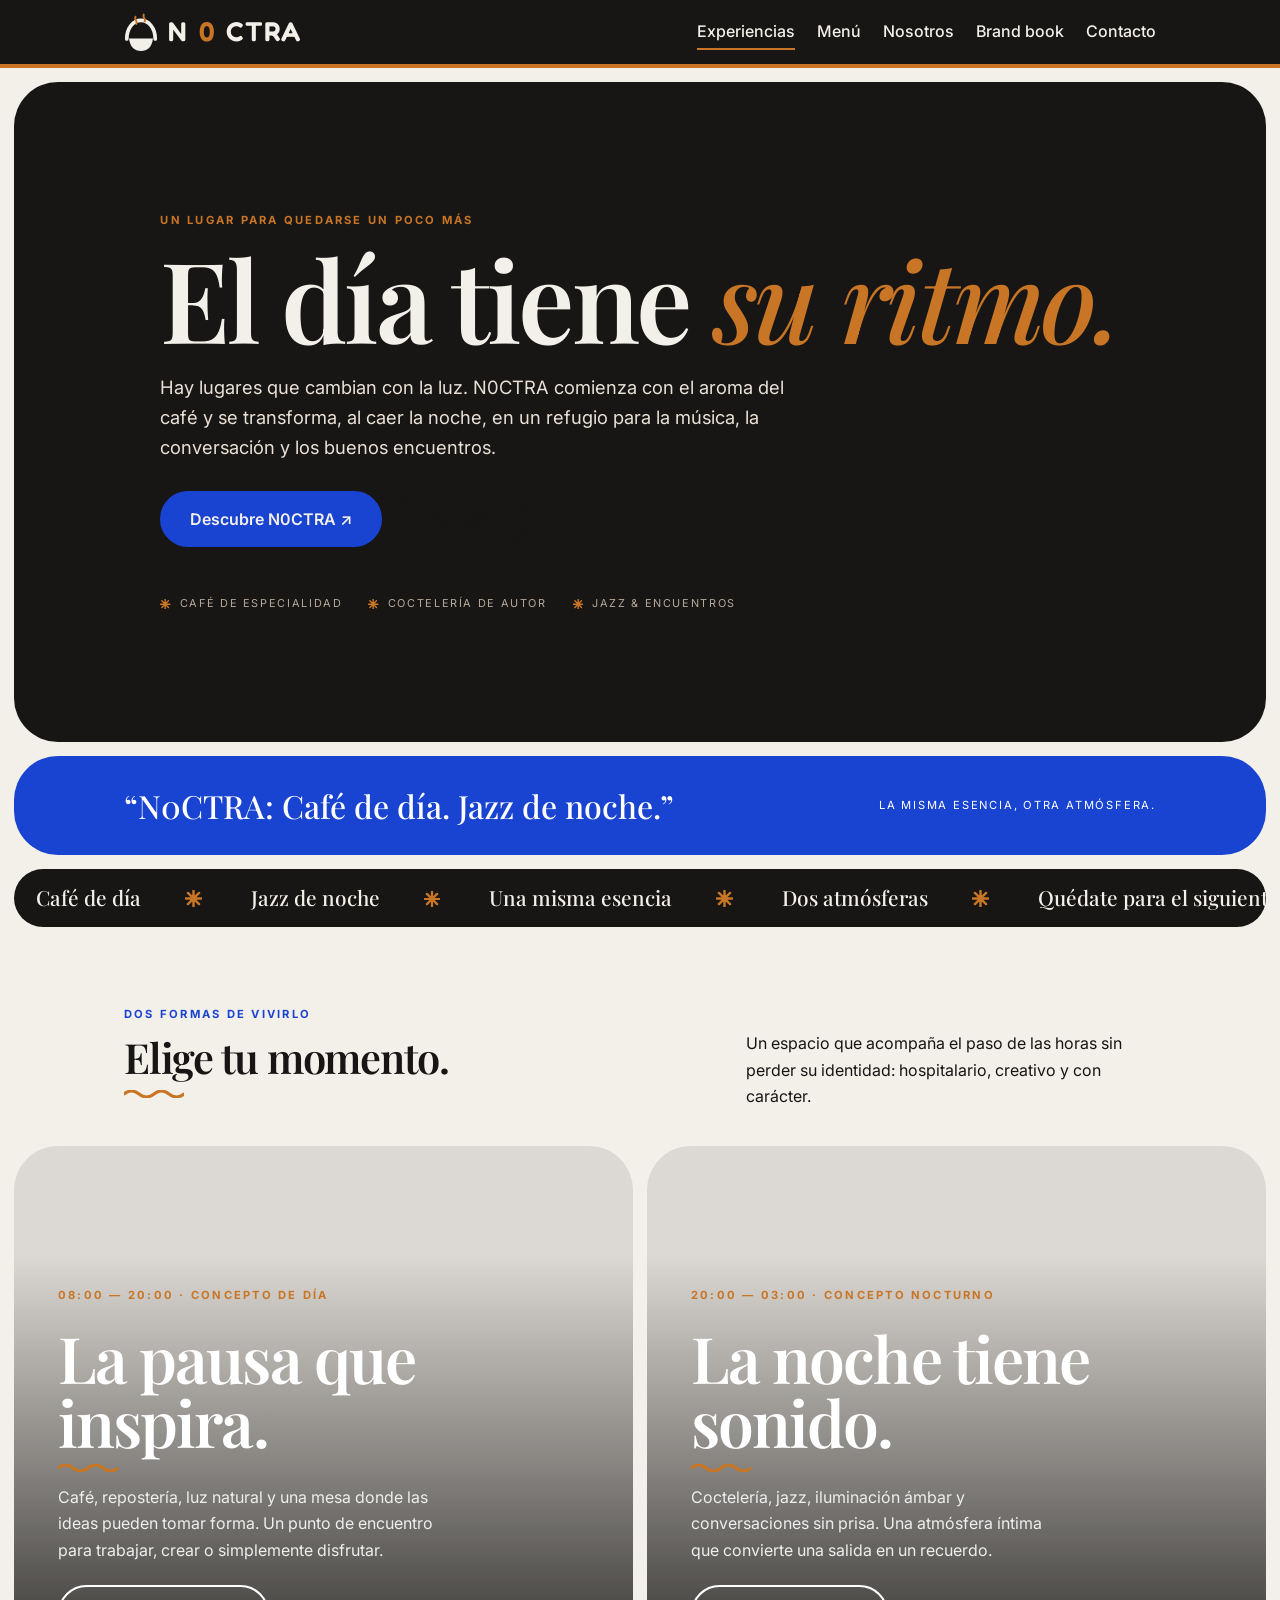
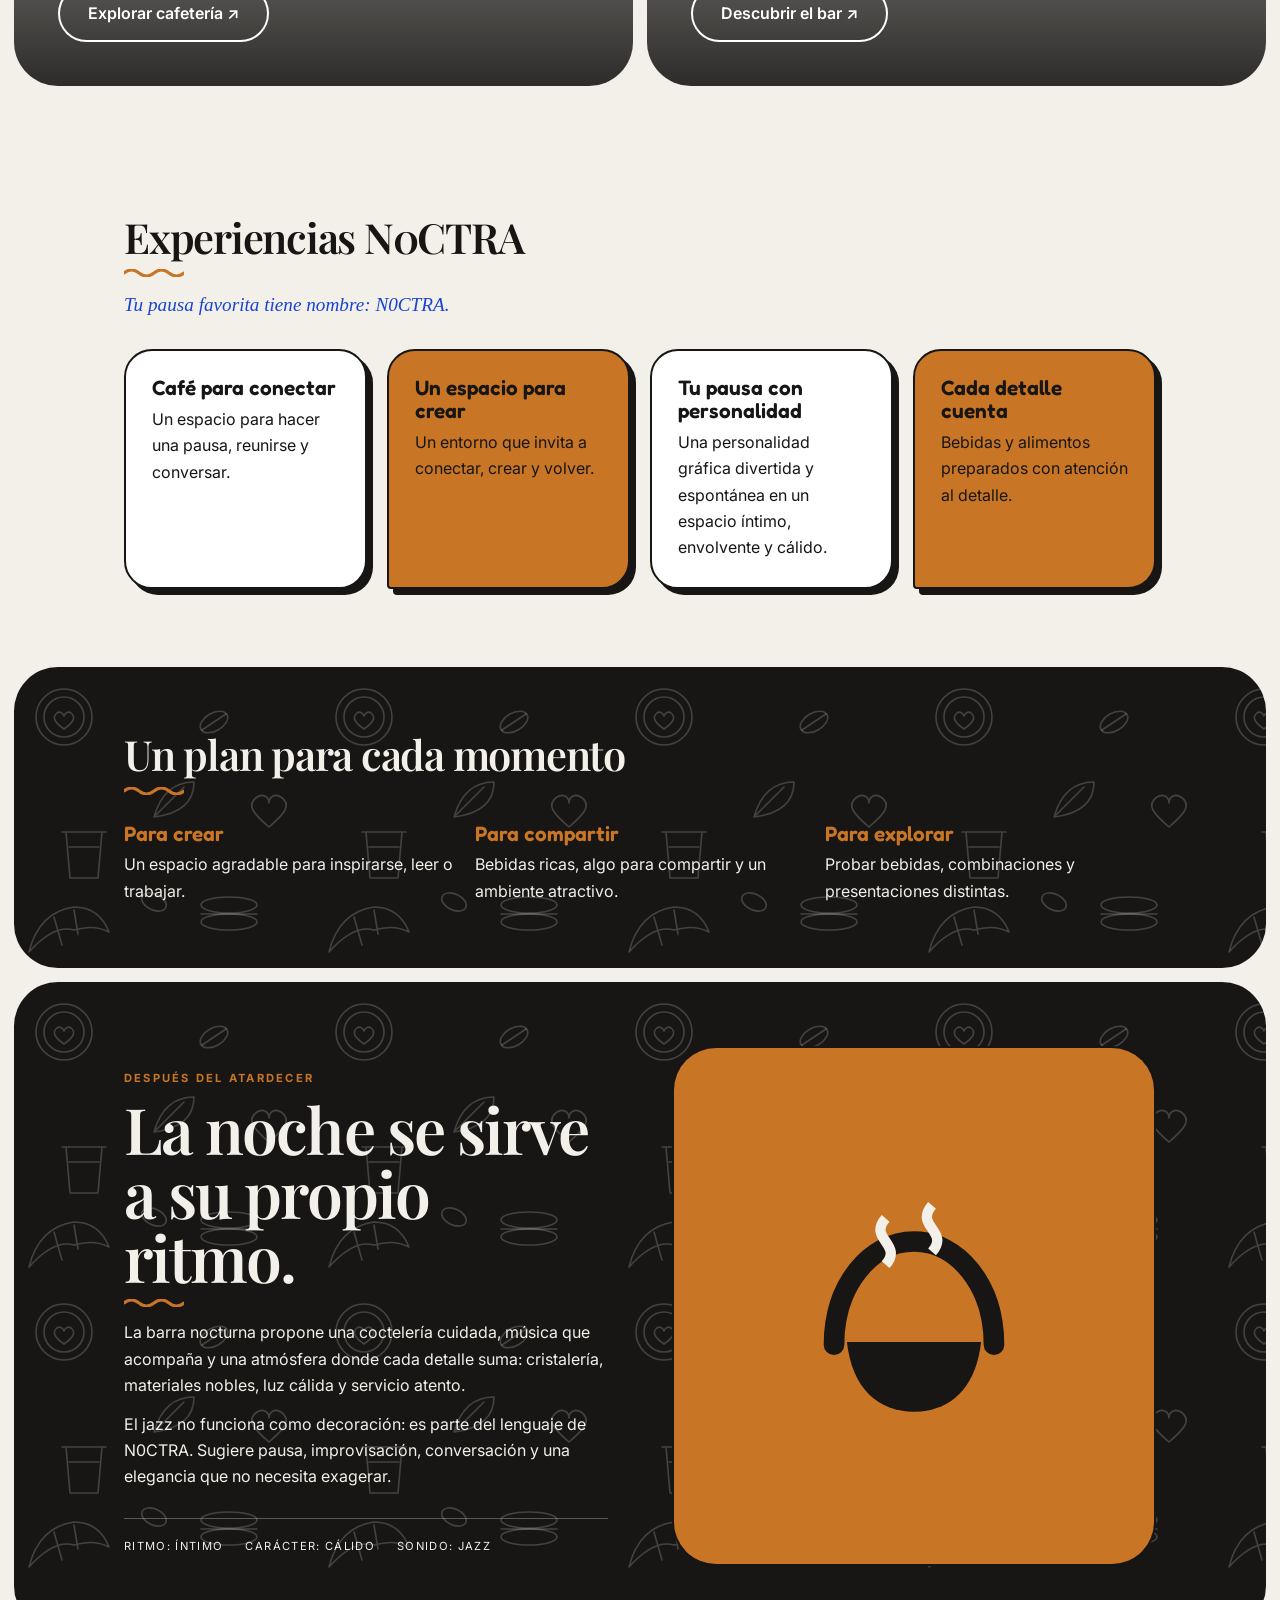
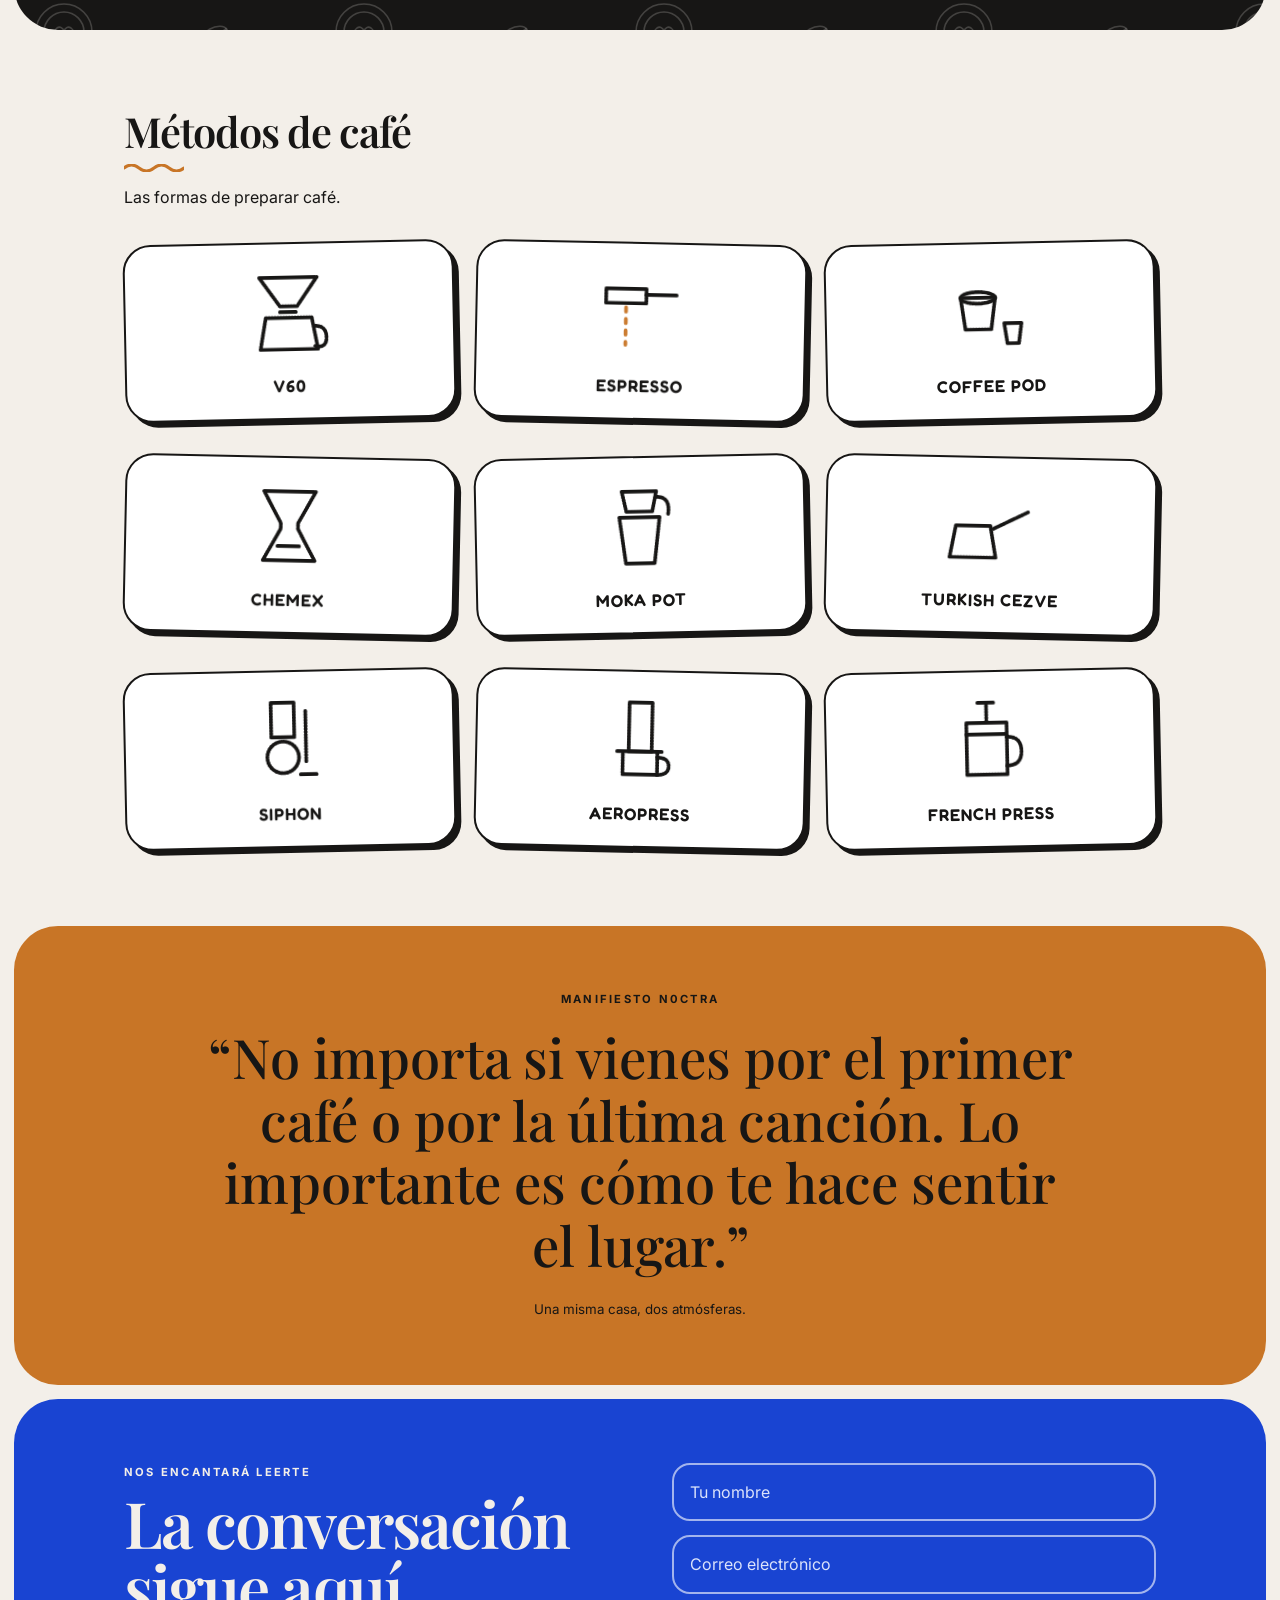
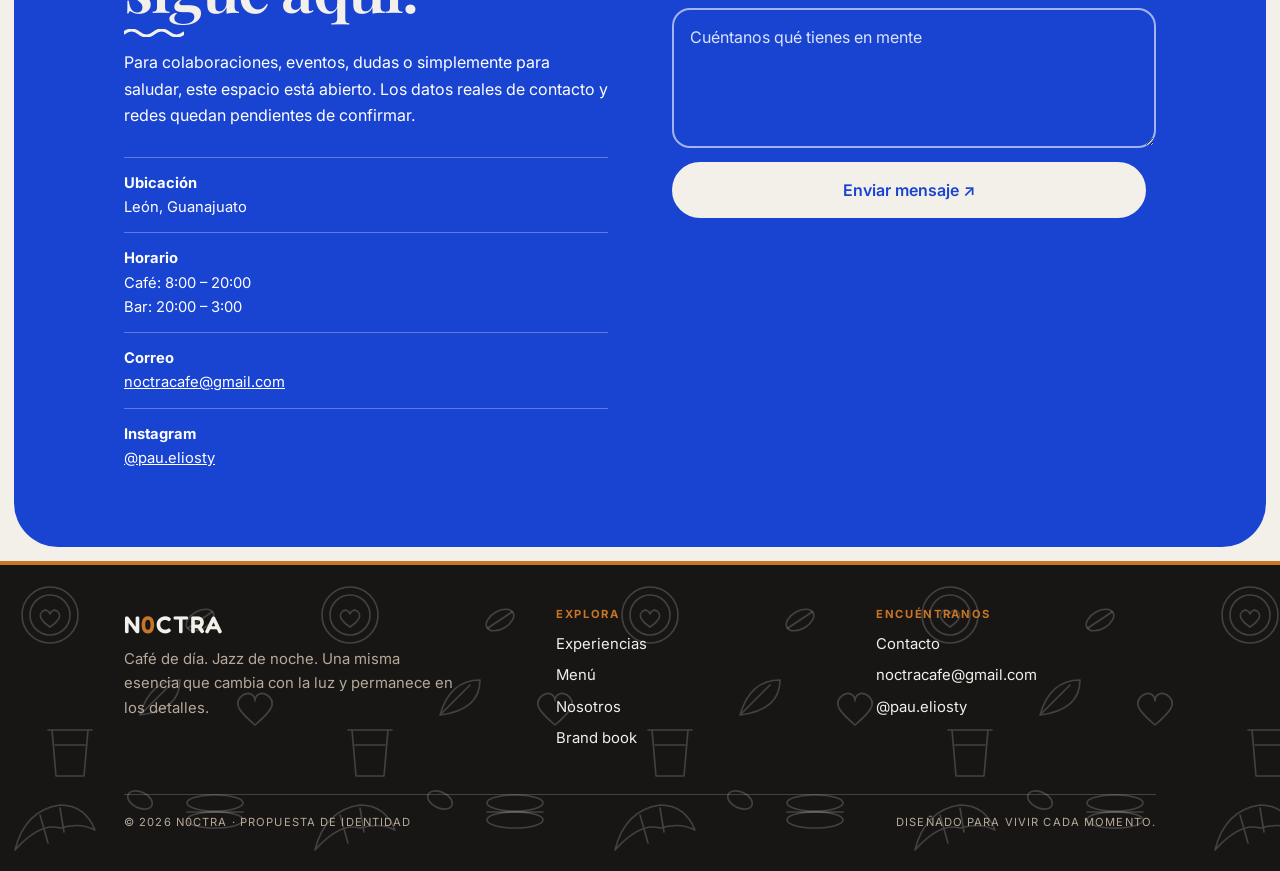
==== index.html @ e45da5d5 "iconos corregidos" ====
<!DOCTYPE html>
<html lang="es">
<head>
	<meta charset="utf-8" />
	<meta name="viewport" content="width=device-width, initial-scale=1" />
	<title>Experiencias &middot; N0CTRA</title>

	<link rel="icon" href="favicon.ico" sizes="48x48" />
	<link rel="icon" type="image/svg+xml" href="assets/favicon.svg" />
	<link rel="apple-touch-icon" href="assets/apple-touch-icon.png" />
	<meta name="theme-color" content="#171615" />

	<link rel="preconnect" href="https://fonts.googleapis.com" />
	<link rel="stylesheet" href="https://fonts.googleapis.com/css2?family=Fredoka:wght@500;600&amp;family=Playfair+Display:ital,wght@0,500;0,600;1,500&amp;family=Inter:wght@400;500;600&amp;display=swap" />
	<link rel="stylesheet" href="styles.css" />

	<script>document.documentElement.classList.add("js")</script>
	<script defer src="site.js"></script>
</head>
<body>
	<header>
		<div class="wrap">
			<!-- Isotipo conceptual del brand book (cap. 17, versión sobre fondo oscuro). Reemplazar por el logotipo oficial cuando esté listo -->
			<a class="logo" href="index.html" aria-label="N0CTRA, inicio">
				<img class="mark" src="assets/isotipo-crema.svg" alt="" width="35" height="40" />
				N<span>0</span>CTRA
			</a>

			<button class="nav-toggle" type="button" aria-label="Abrir menú" aria-expanded="false" aria-controls="primary-nav">
				<span></span><span></span><span></span>
			</button>
			<nav id="primary-nav" aria-label="Navegación principal">
				<a class="on" href="index.html">Experiencias</a>
				<a href="menu.html">Men&uacute;</a>
				<a href="nosotros.html">Nosotros</a>
				<a href="brandbook.html">Brand book</a>
				<a href="#contacto">Contacto</a>
			</nav>
		</div>
	</header>

	<main>
	<section class="hero photo">
		<div class="wrap">
			<p class="eb">Un lugar para quedarse un poco m&aacute;s</p>
			<h1>El d&iacute;a tiene <em>su ritmo.</em></h1>
			<p class="lead">Hay lugares que cambian con la luz. N0CTRA comienza con el aroma del caf&eacute; y se transforma, al caer la noche, en un refugio para la m&uacute;sica, la conversaci&oacute;n y los buenos encuentros.</p>
			<a class="btn" href="#momentos">Descubre N0CTRA &nearrow;</a>
			<a class="btn o" href="menu.html">Ver men&uacute;</a>
			<div class="meta">
				<span><svg aria-hidden="true" viewBox="0 0 20 20"><path d="M10 1v18M1 10h18M3.6 3.6l12.8 12.8M16.4 3.6L3.6 16.4"/></svg>Caf&eacute; de especialidad</span>
				<span><svg aria-hidden="true" viewBox="0 0 20 20"><path d="M10 1v18M1 10h18M3.6 3.6l12.8 12.8M16.4 3.6L3.6 16.4"/></svg>Cocteler&iacute;a de autor</span>
				<span><svg aria-hidden="true" viewBox="0 0 20 20"><path d="M10 1v18M1 10h18M3.6 3.6l12.8 12.8M16.4 3.6L3.6 16.4"/></svg>Jazz &amp; encuentros</span>
			</div>
		</div>
	</section>
<div class="strip"><div class="wrap"><strong>&ldquo;N0CTRA: Caf&eacute; de d&iacute;a. Jazz de noche.&rdquo;</strong><span>La misma esencia, otra atm&oacute;sfera.</span></div></div>
<div aria-hidden="true" class="marq">
	<div>
		<span>Caf&eacute; de d&iacute;a</span><i aria-hidden="true"></i>
		<span>Jazz de noche</span><i aria-hidden="true"></i>
		<span>Una misma esencia</span><i aria-hidden="true"></i>
		<span>Dos atm&oacute;sferas</span><i aria-hidden="true"></i>
		<span>Qu&eacute;date para el siguiente acto</span><i aria-hidden="true"></i>
		<span>Caf&eacute; de d&iacute;a</span><i aria-hidden="true"></i>
		<span>Jazz de noche</span><i aria-hidden="true"></i>
		<span>Una misma esencia</span><i aria-hidden="true"></i>
		<span>Dos atm&oacute;sferas</span><i aria-hidden="true"></i>
		<span>Qu&eacute;date para el siguiente acto</span><i aria-hidden="true"></i>
	</div>
</div>

<section id="momentos">
	<div class="wrap">
		<div class="sh">
			<div>
				<p class="eb">Dos formas de vivirlo</p>
				<h2>Elige tu momento.</h2>
			</div>
			<p>Un espacio que acompa&ntilde;a el paso de las horas sin perder su identidad: hospitalario, creativo y con car&aacute;cter.</p>
		</div>
	</div>

	<div class="duality">
		<article style="--ph:url(https://images.unsplash.com/photo-1445116572660-236099ec97a0?auto=format&amp;fit=crop&amp;w=1200&amp;q=80)">
			<div>
				<p class="eb">08:00 &mdash; 20:00 &middot; Concepto de d&iacute;a</p>
				<h2>La pausa que inspira.</h2>
				<p>Caf&eacute;, reposter&iacute;a, luz natural y una mesa donde las ideas pueden tomar forma. Un punto de encuentro para trabajar, crear o simplemente disfrutar.</p>
				<a class="btn o" href="menu.html">Explorar cafeter&iacute;a &nearrow;</a>
			</div>
		</article>
		<article style="--ph:url(https://images.unsplash.com/photo-1514362545857-3bc16c4c7d1b?auto=format&amp;fit=crop&amp;w=1200&amp;q=80)">
			<div>
				<p class="eb">20:00 &mdash; 03:00 &middot; Concepto nocturno</p>
				<h2>La noche tiene sonido.</h2>
				<p>Cocteler&iacute;a, jazz, iluminaci&oacute;n &aacute;mbar y conversaciones sin prisa. Una atm&oacute;sfera &iacute;ntima que convierte una salida en un recuerdo.</p>
				<a class="btn o" href="#noche">Descubrir el bar &nearrow;</a>
			</div>
		</article>
	</div>
</section>
<section>
	<div class="wrap">
		<h2>Experiencias N0CTRA</h2>
		<p class="serif">Tu pausa favorita tiene nombre: N0CTRA.</p>
		<div class="cols">
			<div class="card">
				<h3>Caf&eacute; para conectar</h3>
				<p>Un espacio para hacer una pausa, reunirse y conversar.</p>
			</div>
			<div class="card b">
				<h3>Un espacio para crear</h3>
				<p>Un entorno que invita a conectar, crear y volver.</p>
			</div>
			<div class="card">
				<h3>Tu pausa con personalidad</h3>
				<p>Una personalidad gr&aacute;fica divertida y espont&aacute;nea en un espacio &iacute;ntimo, envolvente y c&aacute;lido.</p>
			</div>
			<div class="card b">
				<h3>Cada detalle cuenta</h3>
				<p>Bebidas y alimentos preparados con atenci&oacute;n al detalle.</p>
			</div>
		</div>
	</div>
</section>
<section class="dark">
	<div class="wrap">
		<h2>Un plan para cada momento</h2>
		<div class="cols">
			<div><h3>Para crear</h3><p>Un espacio agradable para inspirarse, leer o trabajar.</p></div>
			<div><h3>Para compartir</h3><p>Bebidas ricas, algo para compartir y un ambiente atractivo.</p></div>
			<div><h3>Para explorar</h3><p>Probar bebidas, combinaciones y presentaciones distintas.</p></div>
		</div>
	</div>
</section>
<section class="dark" id="noche">
	<div class="wrap ngrid">
		<div>
			<p class="eb">Despu&eacute;s del atardecer</p>
			<h2>La noche se sirve a su propio ritmo.</h2>
			<p>La barra nocturna propone una cocteler&iacute;a cuidada, m&uacute;sica que acompa&ntilde;a y una atm&oacute;sfera donde cada detalle suma: cristaler&iacute;a, materiales nobles, luz c&aacute;lida y servicio atento.</p>
			<p>El jazz no funciona como decoraci&oacute;n: es parte del lenguaje de N0CTRA. Sugiere pausa, improvisaci&oacute;n, conversaci&oacute;n y una elegancia que no necesita exagerar.</p>
			<div class="n2">
				<span>Ritmo: &iacute;ntimo</span>
				<span>Car&aacute;cter: c&aacute;lido</span>
				<span>Sonido: jazz</span>
			</div>
		</div>
		<img alt="Interior c&aacute;lido de un bar con iluminaci&oacute;n ambiental" loading="lazy" onerror="this.onerror=null;this.src='assets/placeholder.svg'" src="https://images.unsplash.com/photo-1514933651103-005eec06c04b?auto=format&amp;fit=crop&amp;w=1100&amp;q=80" />
	</div>
</section>
<section><div class="wrap"><h2>M&eacute;todos de caf&eacute;</h2><p>Las formas de preparar caf&eacute;.</p>
<div class="methods"><div><svg aria-hidden="true" class="d v60" viewbox="0 0 64 64"><path d="M12 8h40L38 28H26z"></path><path d="M26 32h12M16 36h32l4 22H12z"></path><path d="M50 42q8 0 8 8t-8 6"></path><circle class="x drop" cx="32" cy="34" r="1.8"></circle><circle class="x drop d2" cx="32" cy="34" r="1.8"></circle></svg><span class="lbl">V60</span></div><div><svg aria-hidden="true" class="d esp" viewbox="0 0 64 64"><path d="M8 16h28v10H8z"></path><path d="M36 20h22"></path><path class="x flow" d="M22 29v26"></path></svg><span class="lbl">Espresso</span></div><div><svg aria-hidden="true" class="d pod" viewbox="0 0 64 64"><path d="M12 22h24l-3 22H15z"></path><ellipse cx="24" cy="22" rx="12" ry="4"></ellipse><path d="M42 40h12l-2 14H44z"></path><path class="x st" d="M46 36q-3-4 0-8"></path><path class="x st d2" d="M51 36q3-4 0-8"></path></svg><span class="lbl">Coffee pod</span></div><div><svg aria-hidden="true" class="d chx" viewbox="0 0 64 64"><path d="M14 8h36L38 30v4l12 22H14l12-22v-4z"></path><path d="M24 46h16"></path><circle class="x drop" cx="32" cy="33" r="1.8"></circle><circle class="x drop d2" cx="32" cy="33" r="1.8"></circle></svg><span class="lbl">Chemex</span></div><div><svg aria-hidden="true" class="d moka" viewbox="0 0 64 64"><g class="lid"><path d="M20 8h24l-3 14H23z"></path></g><path d="M18 26h28l-4 32H22z"></path><path d="M44 12q10 0 8 12"></path></svg><span class="lbl">Moka pot</span></div><div><svg aria-hidden="true" class="d cez" viewbox="0 0 64 64"><path d="M8 32h24l4 22H4z"></path><path d="M34 34l24-12"></path><path class="x st" d="M15 28q-3-4 0-8"></path><path class="x st d2" d="M25 28q3-4 0-8"></path></svg><span class="lbl">Turkish cezve</span></div><div><svg aria-hidden="true" class="d sif" viewbox="0 0 64 64"><path d="M20 6h16v24H20z"></path><circle cx="28" cy="44" r="11"></circle><path d="M44 12v36M40 56h12"></path><circle class="x bub" cx="25" cy="48" r="1.7"></circle><circle class="x bub d2" cx="31" cy="48" r="1.7"></circle></svg><span class="lbl">Siphon</span></div><div><svg aria-hidden="true" class="d aer" viewbox="0 0 64 64"><g class="press"><path d="M24 6h16v34H24z"></path></g><path d="M16 40h32M20 40v16h24V40"></path><path d="M44 44q8 0 8 6t-8 6"></path></svg><span class="lbl">Aeropress</span></div><div><svg aria-hidden="true" class="d fre" viewbox="0 0 64 64"><path d="M16 20h28v36H16z"></path><g class="plunge"><path d="M30 6v14M24 6h12"></path></g><path d="M16 28h28"></path><path d="M44 30q10 0 10 10t-10 10"></path></svg><span class="lbl">French press</span></div></div></div></section>
<section class="band quote">
	<div class="wrap">
		<p class="eb">Manifiesto N0CTRA</p>
		<blockquote>&ldquo;No importa si vienes por el primer caf&eacute; o por la &uacute;ltima canci&oacute;n. Lo importante es c&oacute;mo te hace sentir el lugar.&rdquo;</blockquote>
		<small>Una misma casa, dos atm&oacute;sferas.</small>
	</div>
</section>

<section class="blue" id="contacto">
	<div class="wrap cgrid">
		<div>
			<p class="eb">Nos encantar&aacute; leerte</p>
			<h2>La conversaci&oacute;n sigue aqu&iacute;.</h2>
			<p>Para colaboraciones, eventos, dudas o simplemente para saludar, este espacio est&aacute; abierto. Los datos reales de contacto y redes quedan pendientes de confirmar.</p>
			<div class="cd">
				<div><b>Ubicaci&oacute;n</b><br />Le&oacute;n, Guanajuato</div>
				<div><b>Horario</b><br />Caf&eacute;: 8:00 &ndash; 20:00<br />Bar: 20:00 &ndash; 3:00</div>
				<div><b>Correo</b><br /><a href="mailto:noctracafe@gmail.com">noctracafe@gmail.com</a></div>
				<div><b>Instagram</b><br /><a href="https://www.instagram.com/pau.eliosty/" target="_blank" rel="noopener noreferrer">@pau.eliosty</a></div>
			</div>
		</div>

		<form class="cf" action="https://formspree.io/f/moedndqz" method="POST">
			<input aria-label="Tu nombre" name="name" placeholder="Tu nombre" required="" />
			<input aria-label="Correo electr&oacute;nico" name="_replyto" placeholder="Correo electr&oacute;nico" required="" type="email" />
			<input name="_subject" type="hidden" value="Mensaje desde el sitio de N0CTRA" />
			<textarea aria-label="Mensaje" name="message" placeholder="Cu&eacute;ntanos qu&eacute; tienes en mente" required=""></textarea>
			<button class="btn" type="submit">Enviar mensaje &nearrow;</button>
		</form>
	</div>
</section>
</main>
<footer><div class="wrap"><div class="fg"><div><a class="logo" href="index.html" style="text-decoration:none">N<span>0</span>CTRA</a><p>Caf&eacute; de d&iacute;a. Jazz de noche. Una misma esencia que cambia con la luz y permanece en los detalles.</p></div>
<div><h4>Explora</h4><a href="index.html">Experiencias</a><a href="menu.html">Men&uacute;</a><a href="nosotros.html">Nosotros</a><a href="brandbook.html">Brand book</a></div>
<div><h4>Encu&eacute;ntranos</h4><a href="#contacto">Contacto</a><a href="mailto:noctracafe@gmail.com">noctracafe@gmail.com</a><a href="https://www.instagram.com/pau.eliosty/" target="_blank" rel="noopener noreferrer">@pau.eliosty</a></div></div>
<div class="copy"><span>&copy; 2026 N0CTRA &middot; Propuesta de identidad</span><span>Dise&ntilde;ado para vivir cada momento.</span></div></div></footer></body></html>
---- styles.css ----
:root {
    --blue: #1944D2;
    --cream: #F3EFE9;
    --ink: #171615;
    --taupe: #B7A99A;
    --amber: #C87526
}

* {
    box-sizing: border-box;
    margin: 0
}

body {
    font: 16px/1.65 Inter, Arial, sans-serif;
    background: var(--cream);
    color: var(--ink)
}

h1,
h2,
h3,
.logo,
.lbl {
    font-family: Fredoka, "Arial Rounded MT Bold", Arial, sans-serif;
    font-weight: 600;
    line-height: 1.1
}

.serif {
    font-family: Georgia, serif;
    font-style: italic;
    color: var(--blue);
    font-size: 1.2rem
}

a {
    color: inherit
}

a:focus-visible {
    outline: 3px solid var(--amber);
    outline-offset: 3px
}

.wrap {
    max-width: 1080px;
    margin: auto;
    padding: 0 24px
}

header {
    background: var(--ink);
    color: var(--cream);
    border-bottom: 4px solid var(--amber);
    position: sticky;
    top: 0;
    z-index: 5
}

header .wrap {
    display: flex;
    justify-content: space-between;
    align-items: center;
    flex-wrap: wrap;
    gap: 6px 24px;
    padding-top: 12px;
    padding-bottom: 12px
}

.logo {
    font-size: 1.7rem;
    text-decoration: none;
    letter-spacing: .05em
}

nav {
    display: flex;
    gap: 22px;
    flex-wrap: wrap
}

nav a {
    text-decoration: none;
    font-weight: 500;
    border-bottom: 2px solid transparent;
    padding: 4px 0
}

nav a:hover,
nav a.on {
    border-color: var(--amber)
}

section {
    padding: 64px 0
}

h1 {
    font-size: clamp(2.5rem, 7vw, 4.8rem);
    color: var(--ink)
}

h2 {
    font-size: clamp(1.8rem, 4vw, 2.6rem);
    color: var(--ink);
    margin-bottom: 12px
}

h3 {
    font-size: 1.3rem;
    margin-bottom: 6px
}

.lead {
    font-size: 1.15rem;
    max-width: 52ch;
    margin: 20px 0 28px
}

.hero .wrap {
    display: grid;
    grid-template-columns: 1.3fr 1fr;
    gap: 40px;
    align-items: center
}

.hero {
    padding: 72px 0
}

.blob {
    background: var(--amber);
    color: var(--ink);
    border-radius: 48% 52% 44% 56%/56% 46% 54% 44%;
    padding: 44px;
    aspect-ratio: 1
}

.blob svg {
    width: 100%;
    height: 100%;
    fill: none;
    stroke: currentColor;
    stroke-width: 2;
    stroke-linecap: round;
    stroke-linejoin: round
}

.btn {
    display: inline-block;
    background: var(--blue);
    color: var(--cream);
    padding: 13px 28px;
    border-radius: 99px;
    text-decoration: none;
    font-weight: 600;
    border: 2px solid var(--blue);
    margin-right: 10px
}

.btn.o {
    background: none;
    color: var(--ink);
    border-color: var(--ink)
}

.btn:hover {
    background: var(--ink);
    border-color: var(--ink);
    color: var(--cream)
}

.band {
    background: var(--amber);
    color: var(--ink)
}

.dark {
    background: var(--ink);
    color: var(--cream)
}

.blue {
    background: var(--blue);
    color: #fff
}

.dark h2,
.blue h2 {
    color: var(--cream)
}

.dark h3 {
    color: var(--amber)
}

.band .btn {
    background: var(--ink);
    border-color: var(--ink);
    color: var(--cream)
}

.blue .btn {
    background: #fff;
    color: var(--blue);
    border-color: #fff
}

.band .btn:hover,
.blue .btn:hover {
    background: var(--cream);
    color: var(--ink);
    border-color: var(--cream)
}

.cols {
    display: grid;
    grid-template-columns: repeat(auto-fit, minmax(230px, 1fr));
    gap: 20px;
    margin-top: 28px
}

.card {
    border: 2px solid var(--ink);
    border-radius: 28px;
    padding: 26px;
    background: #fff
}

.card:nth-child(even) {
    border-radius: 28px 28px 28px 4px
}

.card.b {
    background: var(--amber);
    color: var(--ink)
}

.card.b .pend {
    border-color: var(--ink)
}

.methods {
    display: grid;
    grid-template-columns: repeat(3, 1fr);
    gap: 36px 20px;
    margin-top: 32px;
    text-align: center
}

.methods>div {
    background: #fff;
    border-radius: 28px;
    padding: 22px 10px
}

.d {
    width: 92px;
    height: 92px;
    stroke: var(--ink);
    fill: none;
    stroke-width: 2.6;
    stroke-linecap: round;
    stroke-linejoin: round
}

.lbl {
    display: block;
    margin-top: 12px;
    font-size: 1.05rem;
    letter-spacing: .06em;
    text-transform: uppercase
}

.menu {
    list-style: none;
    padding: 0;
    margin-top: 28px;
    display: grid;
    grid-template-columns: 1fr 1fr;
    gap: 0 56px
}

.menu li {
    display: flex;
    align-items: baseline;
    gap: 10px;
    padding: 15px 0;
    border-bottom: 2px dotted var(--taupe)
}

.menu i {
    flex: 1
}

.menu b {
    font-weight: 500
}

.menu .p {
    font-family: Fredoka, Arial, sans-serif;
    color: var(--blue);
    font-weight: 600;
    font-size: 1.2rem
}

.pend {
    display: inline-block;
    border: 2px dashed var(--amber);
    border-radius: 99px;
    padding: 1px 14px;
    font-size: .9rem;
    font-weight: 600
}

.note {
    color: #5b544c;
    font-size: .92rem;
    margin-top: 20px
}

.chips {
    display: flex;
    flex-wrap: wrap;
    gap: 10px;
    margin-top: 20px
}

.chips span {
    border: 2px solid #fff;
    border-radius: 99px;
    padding: 6px 18px;
    font-family: Fredoka, Arial, sans-serif;
    font-size: 1.1rem
}

.map {
    border: 2px dashed var(--taupe);
    border-radius: 28px;
    min-height: 220px;
    display: grid;
    place-items: center;
    margin-top: 20px
}

footer {
    background: var(--ink);
    color: var(--cream);
    padding: 40px 0;
    font-size: .93rem
}

footer .wrap {
    display: flex;
    justify-content: space-between;
    flex-wrap: wrap;
    gap: 20px
}

footer {
    border-top: 4px solid var(--amber)
}

footer .logo {
    color: var(--cream);
    font-size: 1.5rem
}

@media(max-width:720px) {

    .hero .wrap,
    .menu {
        grid-template-columns: 1fr
    }

    .blob {
        max-width: 320px
    }

    .methods {
        grid-template-columns: repeat(2, 1fr)
    }

    .menu {
        gap: 0
    }
}

.dark {
    background-image: url("data:image/svg+xml,%3Csvg%20xmlns='http://www.w3.org/2000/svg'%20width='300'%20height='300'%3E%3Cg%20fill='none'%20stroke='%23F3EFE9'%20stroke-opacity='.2'%20stroke-width='1.6'%20stroke-linecap='round'%20stroke-linejoin='round'%3E%3Ccircle%20cx='50'%20cy='50'%20r='28'/%3E%3Ccircle%20cx='50'%20cy='50'%20r='20'/%3E%3Cpath%20d='M50%2062c-10-7-12-12-7-16%203-2%206%200%207%203%201-3%204-5%207-3%205%204%203%209-7%2016z'/%3E%0A%3Cellipse%20cx='200'%20cy='55'%20rx='15'%20ry='9'%20transform='rotate(-30%20200%2055)'/%3E%3Cpath%20d='M188%2063q12-8%2024-16'/%3E%0A%3Cpath%20d='M255%20160c-14-12-24-22-12-30%206-4%2012%200%2012%206%200-6%206-10%2012-6%2012%208%202%2018-12%2030z'/%3E%0A%3Cpath%20d='M52%20165h36l-4%2046H56zM48%20165h44M55%20180h30'/%3E%3Cpath%20d='M140%20150q10-35%2040-35%200%2030-40%2035zM142%20148l28-28'/%3E%0A%3Cpath%20d='M15%20285q10-40%2045-45%2025%200%2035%2025-15-8-35-2-20-6-45%2022zM40%20250l8%2028M60%20243l4%2024'/%3E%0A%3Cellipse%20cx='215'%20cy='255'%20rx='28'%20ry='8'/%3E%3Cellipse%20cx='215'%20cy='238'%20rx='28'%20ry='8'/%3E%3Cpath%20d='M187%20247h56'/%3E%0A%3Cellipse%20cx='140'%20cy='235'%20rx='13'%20ry='8'%20transform='rotate(25%20140%20235)'/%3E%3C/g%3E%3C/svg%3E");
    background-size: 300px
}

footer {
    background-image: url("data:image/svg+xml,%3Csvg%20xmlns='http://www.w3.org/2000/svg'%20width='300'%20height='300'%3E%3Cg%20fill='none'%20stroke='%23F3EFE9'%20stroke-opacity='.2'%20stroke-width='1.6'%20stroke-linecap='round'%20stroke-linejoin='round'%3E%3Ccircle%20cx='50'%20cy='50'%20r='28'/%3E%3Ccircle%20cx='50'%20cy='50'%20r='20'/%3E%3Cpath%20d='M50%2062c-10-7-12-12-7-16%203-2%206%200%207%203%201-3%204-5%207-3%205%204%203%209-7%2016z'/%3E%0A%3Cellipse%20cx='200'%20cy='55'%20rx='15'%20ry='9'%20transform='rotate(-30%20200%2055)'/%3E%3Cpath%20d='M188%2063q12-8%2024-16'/%3E%0A%3Cpath%20d='M255%20160c-14-12-24-22-12-30%206-4%2012%200%2012%206%200-6%206-10%2012-6%2012%208%202%2018-12%2030z'/%3E%0A%3Cpath%20d='M52%20165h36l-4%2046H56zM48%20165h44M55%20180h30'/%3E%3Cpath%20d='M140%20150q10-35%2040-35%200%2030-40%2035zM142%20148l28-28'/%3E%0A%3Cpath%20d='M15%20285q10-40%2045-45%2025%200%2035%2025-15-8-35-2-20-6-45%2022zM40%20250l8%2028M60%20243l4%2024'/%3E%0A%3Cellipse%20cx='215'%20cy='255'%20rx='28'%20ry='8'/%3E%3Cellipse%20cx='215'%20cy='238'%20rx='28'%20ry='8'/%3E%3Cpath%20d='M187%20247h56'/%3E%0A%3Cellipse%20cx='140'%20cy='235'%20rx='13'%20ry='8'%20transform='rotate(25%20140%20235)'/%3E%3C/g%3E%3C/svg%3E");
    background-size: 300px;
    border-top: 4px solid var(--amber)
}

.dark,
.band,
.blue {
    margin: 14px;
    border-radius: 44px
}

.head {
    padding: 72px 0
}

.dark h1 {
    color: var(--cream)
}

.dark .btn {
    background: var(--amber);
    border-color: var(--amber);
    color: var(--ink)
}

.dark .btn.o {
    background: none;
    color: var(--cream);
    border-color: var(--cream)
}

.dark .btn:hover {
    background: var(--cream);
    border-color: var(--cream);
    color: var(--ink)
}

.dark .note {
    color: var(--taupe)
}

.dark .pend {
    color: var(--cream)
}

h2::after {
    content: '';
    display: block;
    width: 60px;
    height: 8px;
    margin-top: 10px;
    background: var(--amber);
    -webkit-mask: url("data:image/svg+xml,%3Csvg%20xmlns='http://www.w3.org/2000/svg'%20width='60'%20height='8'%3E%3Cpath%20d='M0%204q7.5-6%2015%200t15%200%2015%200%2015%200'%20fill='none'%20stroke='black'%20stroke-width='3'%20stroke-linecap='round'/%3E%3C/svg%3E") no-repeat;
    mask: url("data:image/svg+xml,%3Csvg%20xmlns='http://www.w3.org/2000/svg'%20width='60'%20height='8'%3E%3Cpath%20d='M0%204q7.5-6%2015%200t15%200%2015%200%2015%200'%20fill='none'%20stroke='black'%20stroke-width='3'%20stroke-linecap='round'/%3E%3C/svg%3E") no-repeat
}

.band h2::after {
    background: var(--ink)
}

.blue h2::after {
    background: var(--cream)
}

.card,
.methods>div,
.dish {
    border: 2px solid var(--ink);
    box-shadow: 6px 6px 0 var(--ink);
    transition: transform .2s
}

.card:hover,
.dish:hover {
    transform: translate(-3px, -3px)
}

.methods>div {
    box-shadow: 5px 5px 0 var(--ink)
}

.methods>div:nth-child(odd) {
    transform: rotate(-1.2deg)
}

.methods>div:nth-child(even) {
    transform: rotate(1.2deg)
}

.grid {
    display: grid;
    grid-template-columns: repeat(auto-fill, minmax(220px, 1fr));
    gap: 28px;
    margin-top: 8px
}

.dish {
    background: #fff;
    border-radius: 28px;
    overflow: hidden;
    color: var(--ink)
}

.pic {
    aspect-ratio: 4/3;
    display: grid;
    place-items: center;
    background: var(--amber);
    color: var(--ink);
    border-bottom: 2px solid var(--ink)
}

.dish:nth-child(4n+2) .pic {
    background: var(--blue);
    color: #fff
}

.dish:nth-child(4n+3) .pic {
    background: var(--ink);
    color: var(--cream)
}

.dish:nth-child(4n) .pic {
    background: var(--taupe)
}

.ic {
    width: 46%;
    fill: none;
    stroke: currentColor;
    stroke-width: 2.4;
    stroke-linecap: round;
    stroke-linejoin: round
}

.inf {
    display: flex;
    justify-content: space-between;
    align-items: baseline;
    gap: 10px;
    padding: 16px 18px
}

.inf h3 {
    font-size: 1.1rem;
    margin: 0
}

.inf .p {
    font-family: Fredoka, Arial, sans-serif;
    color: var(--blue);
    font-weight: 600;
    font-size: 1.2rem
}

@media(prefers-reduced-motion:reduce) {

    .card,
    .dish {
        transition: none
    }

    .card:hover,
    .dish:hover {
        transform: none
    }
}

@media(max-width:720px) {

    .dark,
    .band,
    .blue {
        margin: 10px;
        border-radius: 28px
    }

    .grid {
        grid-template-columns: repeat(2, 1fr);
        gap: 16px
    }

    .inf {
        flex-direction: column;
        gap: 2px
    }
}

h1,
h2 {
    font-family: 'Playfair Display', Georgia, serif;
    letter-spacing: -.03em;
    font-weight: 600
}

em {
    color: var(--amber);
    font-weight: 500
}

.logo span {
    color: var(--amber)
}

.topline {
    background: var(--amber);
    color: var(--ink);
    text-align: center;
    padding: 7px 12px;
    font-size: .68rem;
    letter-spacing: .18em;
    text-transform: uppercase;
    font-weight: 700
}

.eb {
    font-size: .7rem;
    letter-spacing: .2em;
    text-transform: uppercase;
    font-weight: 700;
    color: var(--blue);
    margin-bottom: 10px
}

.dark .eb,
.photo .eb,
.duality .eb {
    color: var(--amber)
}

.blue .eb {
    color: var(--cream)
}

.band .eb {
    color: var(--ink)
}

.hero.photo {
    background: linear-gradient(90deg, rgba(23, 22, 21, .95), rgba(23, 22, 21, .75) 45%, rgba(23, 22, 21, .2)), var(--hp, url(https://images.unsplash.com/photo-1514933651103-005eec06c04b?auto=format&fit=crop&w=1800&q=80)) center/cover var(--ink);
    color: var(--cream);
    min-height: 660px;
    display: flex;
    align-items: center;
    padding: 90px 0;
    margin: 14px;
    border-radius: 44px
}

.hero.photo .wrap {
    display: block
}

.photo h1 {
    color: var(--cream);
    font-size: clamp(3.2rem, 9vw, 7rem);
    line-height: .95;
    margin: 16px 0
}

.photo .lead {
    color: #e9e1d6
}

.meta {
    display: flex;
    gap: 26px;
    flex-wrap: wrap;
    margin-top: 48px;
    font-size: .68rem;
    letter-spacing: .15em;
    text-transform: uppercase;
    color: var(--taupe)
}

.meta span {
    display: inline-flex;
    align-items: center
}

.meta svg {
    width: .95em;
    height: .95em;
    flex: 0 0 auto;
    margin-right: 9px;
    fill: none;
    stroke: var(--amber);
    stroke-width: 2.8;
    stroke-linecap: round
}

.strip {
    background: var(--blue);
    color: #fff;
    margin: 14px;
    border-radius: 44px;
    padding: 28px 0
}

.strip .wrap {
    display: flex;
    justify-content: space-between;
    align-items: center;
    gap: 16px;
    flex-wrap: wrap
}

.strip strong {
    font: 500 clamp(1.3rem, 3vw, 2rem) 'Playfair Display', Georgia, serif
}

.strip span {
    font-size: .7rem;
    letter-spacing: .16em;
    text-transform: uppercase
}

.sh {
    display: flex;
    justify-content: space-between;
    align-items: end;
    gap: 24px;
    flex-wrap: wrap;
    margin-bottom: 36px
}

.sh p {
    max-width: 410px
}

.duality {
    display: grid;
    grid-template-columns: 1fr 1fr;
    gap: 14px;
    margin: 0 14px
}

.duality article {
    border-radius: 44px;
    min-height: 540px;
    padding: 44px;
    display: flex;
    align-items: flex-end;
    color: #fff;
    background: linear-gradient(0deg, rgba(23, 22, 21, .9), rgba(23, 22, 21, .1) 80%), var(--ph) center/cover
}

.duality h2 {
    color: #fff;
    font-size: clamp(2.4rem, 5vw, 4rem);
    line-height: 1
}

.duality p {
    max-width: 380px;
    margin: 10px 0 22px;
    color: #eee
}

.duality .btn.o {
    color: #fff;
    border-color: #fff
}

.duality .btn.o:hover {
    color: var(--ink)
}

.story,
.ngrid,
.cgrid {
    display: grid;
    grid-template-columns: 1fr 1fr;
    gap: 64px;
    align-items: center
}

.story img,
.ngrid img {
    width: 100%;
    height: 520px;
    object-fit: cover;
    border-radius: 44px;
    border: 2px solid var(--ink)
}

.story img {
    box-shadow: 12px 12px 0 var(--amber)
}

.sig {
    font: italic 1.3rem Georgia, serif;
    color: var(--blue);
    margin-top: 24px
}

.ngrid h2,
.cgrid h2 {
    font-size: clamp(2.4rem, 5vw, 4rem);
    line-height: 1
}

.ngrid p {
    margin-top: 12px
}

.n2 {
    display: flex;
    gap: 22px;
    flex-wrap: wrap;
    border-top: 1px solid rgba(243, 239, 233, .3);
    padding-top: 18px;
    margin-top: 28px;
    font-size: .7rem;
    letter-spacing: .12em;
    text-transform: uppercase
}

.quote {
    text-align: center
}

.quote blockquote {
    font: 500 clamp(1.8rem, 4.5vw, 3.4rem)/1.15 'Playfair Display', Georgia, serif;
    max-width: 880px;
    margin: 18px auto
}

.cgrid {
    align-items: start
}

.cd {
    margin-top: 28px
}

.cd div {
    padding: 13px 0;
    border-top: 1px solid rgba(255, 255, 255, .3);
    font-size: .92rem
}

.cf {
    display: grid;
    gap: 14px
}

.cf input,
.cf textarea {
    width: 100%;
    padding: 14px 16px;
    background: transparent;
    border: 2px solid rgba(255, 255, 255, .6);
    border-radius: 18px;
    color: #fff;
    font: inherit
}

.cf textarea {
    min-height: 140px;
    resize: vertical
}

.cf ::placeholder {
    color: #dbe3fb
}

.cf input:focus,
.cf textarea:focus {
    outline: 3px solid var(--amber);
    border-color: transparent
}

.cf .btn {
    background: var(--cream);
    color: var(--blue);
    border-color: var(--cream);
    cursor: pointer;
    font: inherit;
    font-weight: 600
}

.cf small {
    color: #dbe3fb
}

footer .wrap {
    display: block
}

.fg {
    display: grid;
    grid-template-columns: 1.4fr 1fr 1fr;
    gap: 40px;
    padding-bottom: 36px
}

.fg h4 {
    font-size: .7rem;
    letter-spacing: .15em;
    text-transform: uppercase;
    color: var(--amber);
    margin-bottom: 8px
}

.fg a {
    display: block;
    margin: 7px 0;
    text-decoration: none;
    color: var(--cream)
}

.fg p {
    color: var(--taupe);
    max-width: 330px;
    margin-top: 8px
}

.copy {
    border-top: 1px solid rgba(243, 239, 233, .2);
    padding-top: 18px;
    display: flex;
    justify-content: space-between;
    gap: 12px;
    flex-wrap: wrap;
    color: var(--taupe);
    font-size: .7rem;
    letter-spacing: .1em;
    text-transform: uppercase
}

.dish img {
    width: 100%;
    aspect-ratio: 4/3;
    object-fit: cover;
    display: block;
    border-bottom: 2px solid var(--ink);
    background: var(--taupe)
}

.inf h3 {
    font: 600 1.2rem 'Playfair Display', Georgia, serif
}

@media(max-width:720px) {

    .duality,
    .story,
    .ngrid,
    .cgrid,
    .fg {
        grid-template-columns: 1fr
    }

    .story,
    .ngrid,
    .cgrid {
        gap: 28px
    }

    .duality article {
        min-height: 420px;
        padding: 28px
    }

    .story img,
    .ngrid img {
        height: 340px
    }

    .hero.photo {
        min-height: 560px;
        border-radius: 28px;
        margin: 10px
    }

    .strip {
        margin: 10px;
        border-radius: 28px
    }

    .duality {
        margin: 0 10px
    }
}

@keyframes up {
    from {
        opacity: 0;
        transform: translateY(30px)
    }

    to {
        opacity: 1;
        transform: none
    }
}

@keyframes drift {
    to {
        background-position: 300px 300px
    }
}

@keyframes mq {
    to {
        transform: translateX(-50%)
    }
}

@keyframes spin {
    to {
        transform: rotate(360deg)
    }
}

@keyframes pop {
    from {
        opacity: 0;
        scale: .92
    }

    to {
        opacity: 1;
        scale: 1
    }
}

.photo .eb,
.photo h1,
.photo .lead,
.photo .btn,
.meta,
.head h1,
.head .lead {
    animation: up .9s both
}

.photo h1 {
    animation-delay: .15s
}

.photo .lead {
    animation-delay: .3s
}

.photo .btn {
    animation-delay: .45s
}

.meta {
    animation-delay: .6s
}

.head .lead {
    animation-delay: .2s
}

.dark {
    animation: drift 70s linear infinite
}

.meta svg {
    display: block;
    animation: spin 6s linear infinite
}

.js .rv {
    opacity: 0;
    translate: 0 30px;
    transition: opacity .8s ease, translate .8s ease, transform .2s
}

.js .rv.in {
    opacity: 1;
    translate: 0 0
}

.js h2::after {
    width: 0;
    transition: width .9s .3s ease
}

.js h2.in::after {
    width: 60px
}

header {
    transition: box-shadow .3s
}

header.sc {
    box-shadow: 0 8px 24px rgba(23, 22, 21, .35)
}

.btn {
    transition: background .25s, color .25s, transform .25s
}

.btn:hover {
    transform: translateY(-3px)
}

.duality article {
    transition: transform .5s
}

.duality article:hover {
    transform: scale(1.015)
}

.story img,
.ngrid img {
    transition: transform .6s
}

.story img:hover,
.ngrid img:hover {
    transform: scale(1.03) rotate(-.6deg)
}

.dish img {
    transition: transform .6s
}

.dish:hover img {
    transform: scale(1.08)
}

.dish {
    position: relative
}

.dish[hidden] {
    display: none
}

.pop {
    animation: pop .45s both
}

.marq {
    overflow: hidden;
    background: var(--ink);
    color: var(--cream);
    margin: 14px;
    border-radius: 99px;
    padding: 14px 0;
    white-space: nowrap
}

.marq div {
    display: inline-block;
    animation: mq 30s linear infinite;
    font: 500 1.3rem 'Playfair Display', Georgia, serif
}

.marq span {
    margin: 0 22px
}

.marq i {
    display: inline-block;
    width: .8em;
    height: .8em;
    margin: 0 22px;
    background: var(--amber);
    vertical-align: -.05em;
    -webkit-mask: url("data:image/svg+xml,%3Csvg xmlns='http://www.w3.org/2000/svg' viewBox='0 0 20 20'%3E%3Cpath d='M10 1v18M1 10h18M3.6 3.6l12.8 12.8M16.4 3.6L3.6 16.4' fill='none' stroke='black' stroke-width='2.8' stroke-linecap='round'/%3E%3C/svg%3E") center/contain no-repeat;
    mask: url("data:image/svg+xml,%3Csvg xmlns='http://www.w3.org/2000/svg' viewBox='0 0 20 20'%3E%3Cpath d='M10 1v18M1 10h18M3.6 3.6l12.8 12.8M16.4 3.6L3.6 16.4' fill='none' stroke='black' stroke-width='2.8' stroke-linecap='round'/%3E%3C/svg%3E") center/contain no-repeat
}

.filters {
    display: flex;
    gap: 10px;
    flex-wrap: wrap;
    margin: 0 0 28px
}

.filter {
    font: 600 .78rem Inter, Arial, sans-serif;
    letter-spacing: .08em;
    text-transform: uppercase;
    border: 2px solid var(--ink);
    background: transparent;
    color: var(--ink);
    padding: 10px 20px;
    border-radius: 99px;
    cursor: pointer;
    transition: .2s
}

.filter:hover {
    background: var(--amber)
}

.filter.active {
    background: var(--blue);
    border-color: var(--blue);
    color: #fff
}

.tag {
    position: absolute;
    top: 12px;
    left: 12px;
    background: var(--cream);
    color: var(--ink);
    border: 2px solid var(--ink);
    border-radius: 99px;
    padding: 2px 12px;
    font-size: .68rem;
    font-weight: 700;
    letter-spacing: .08em;
    text-transform: uppercase
}

.bb {
    display: grid;
    grid-template-columns: 250px 1fr;
    gap: 48px
}

.bi {
    position: sticky;
    top: 96px;
    align-self: start;
    border-left: 3px solid var(--amber);
    padding-left: 16px;
    max-height: 76vh;
    overflow: auto;
    font-size: .82rem
}

.bi b {
    display: block;
    margin: 16px 0 4px;
    font: 600 .72rem Fredoka, Arial, sans-serif;
    letter-spacing: .12em;
    text-transform: uppercase;
    color: var(--blue)
}

.bi b:first-child {
    margin-top: 0
}

.bi a {
    display: block;
    padding: 4px 0;
    color: #5b544c;
    text-decoration: none
}

.bi a:hover,
.bi a.on {
    color: var(--blue);
    font-weight: 600
}

.bc {
    padding-bottom: 40px;
    margin-bottom: 40px;
    border-bottom: 2px dotted var(--taupe);
    scroll-margin-top: 100px
}

.cn {
    font: 600 .8rem Fredoka, Arial, sans-serif;
    letter-spacing: .15em;
    color: var(--blue)
}

.bc h3 {
    font: 600 clamp(1.6rem, 3vw, 2.3rem)/1.15 'Playfair Display', Georgia, serif;
    margin: 8px 0 14px
}

.bc p {
    margin-bottom: 12px;
    max-width: 68ch
}

.swatches {
    display: grid;
    grid-template-columns: repeat(5, 1fr);
    gap: 10px;
    margin: 20px 0
}

.swatch {
    height: 100px;
    padding: 10px;
    display: flex;
    align-items: end;
    font-size: .72rem;
    font-weight: 700;
    color: #fff;
    border-radius: 18px;
    border: 2px solid var(--ink)
}

.lv {
    display: grid;
    grid-template-columns: repeat(3, 1fr);
    gap: 12px;
    margin: 20px 0
}

.ls {
    background: #fff;
    padding: 24px 10px;
    text-align: center;
    border: 2px solid var(--ink);
    border-radius: 24px
}

.ls.dk {
    background: var(--ink);
    color: var(--cream)
}

.ls svg {
    width: 64px;
    height: 64px
}

.ls strong {
    display: block;
    font: 600 1.2rem Fredoka, Arial, sans-serif;
    letter-spacing: .12em;
    margin-top: 8px
}

.ls small {
    font-size: .72rem;
    opacity: .7
}

.ag {
    display: grid;
    grid-template-columns: repeat(4, 1fr);
    gap: 12px;
    margin-top: 20px
}

.ap {
    background: var(--amber);
    border: 2px solid var(--ink);
    border-radius: 22px;
    padding: 16px;
    min-height: 110px;
    display: flex;
    flex-direction: column;
    justify-content: space-between
}

.ap b {
    font: 600 1.05rem 'Playfair Display', Georgia, serif
}

.ap span {
    font-size: .68rem;
    letter-spacing: .1em;
    text-transform: uppercase
}

@media(max-width:900px) {
    .bb {
        grid-template-columns: 1fr
    }

    .bi {
        position: static;
        max-height: none;
        columns: 2
    }

    .swatches,
    .ag {
        grid-template-columns: repeat(2, 1fr)
    }

    .lv {
        grid-template-columns: 1fr
    }
}

@media(prefers-reduced-motion:reduce) {
    * {
        animation: none !important;
        transition: none !important
    }

    .js .rv {
        opacity: 1;
        translate: none
    }

    .js h2::after {
        width: 60px
    }
}

/* ===== v2: logo, heroes interiores, métodos animados ===== */
.logo {
    display: inline-flex;
    align-items: center;
    gap: 10px
}

.logo .mark {
    height: 40px;
    width: auto;
    display: block;
    transition: transform .5s
}

header .logo:hover .mark {
    transform: rotate(-8deg) scale(1.08)
}

.hero.photo.sm {
    min-height: 440px;
    padding: 72px 0
}

.hero.photo.sm h1 {
    font-size: clamp(2.8rem, 8vw, 5.6rem)
}

.photo .note {
    color: var(--taupe);
    animation: up .9s .45s both
}

.photo .pend {
    color: var(--cream)
}

@media(max-width:720px) {
    .hero.photo.sm {
        min-height: 420px;
        padding: 64px 0
    }
}

.methods>div {
    transition: transform .25s, box-shadow .25s
}

.methods>div:hover {
    transform: rotate(0) translateY(-6px);
    box-shadow: 8px 11px 0 var(--ink)
}

.methods>div:hover .lbl {
    color: var(--blue)
}

.methods .d {
    overflow: visible;
    transition: scale .3s
}

.methods>div:hover .d {
    scale: 1.1
}

.methods .d * {
    transform-box: fill-box;
    transform-origin: center
}

.methods .x {
    opacity: 0;
    stroke: var(--amber)
}

.methods .drop,
.methods .bub {
    fill: var(--amber);
    stroke: none
}

.methods>div:nth-child(3n+2) {
    --dl: .15s
}

.methods>div:nth-child(3n) {
    --dl: .3s
}

.js .methods>div.rv:not(.in) .d :is(path, ellipse, circle):not(.x) {
    stroke-dasharray: 1;
    stroke-dashoffset: 1;
    opacity: 0
}

.js .methods>div.rv.in .d :is(path, ellipse, circle):not(.x) {
    stroke-dasharray: 1;
    stroke-dashoffset: 1;
    opacity: 0;
    animation: draw 1.2s calc(.3s + var(--dl, 0s)) ease-out forwards
}

.methods>div.in .x {
    animation-duration: 2.6s;
    animation-iteration-count: infinite;
    animation-delay: calc(1.8s + var(--dl, 0s))
}

.methods>div.in .drop {
    animation-name: drip;
    animation-timing-function: ease-in
}

.methods>div.in .drop.d2 {
    animation-delay: calc(3.1s + var(--dl, 0s))
}

.methods>div.in .st {
    animation-name: steam;
    animation-timing-function: ease-in-out
}

.methods>div.in .st.d2 {
    animation-delay: calc(2.7s + var(--dl, 0s))
}

.methods>div.in .bub {
    animation-name: bubble;
    animation-timing-function: ease-out
}

.methods>div.in .bub.d2 {
    animation-delay: calc(3s + var(--dl, 0s))
}

.methods>div.in .flow {
    opacity: .95;
    stroke-dasharray: 3 5;
    animation: flow .8s linear infinite
}

.methods>div.in .lid {
    animation: lid 2s calc(1.8s + var(--dl, 0s)) ease-in-out infinite
}

.methods>div.in .press {
    animation: press 3s calc(1.8s + var(--dl, 0s)) ease-in-out infinite
}

.methods>div.in .plunge {
    animation: plunge 3.2s calc(1.8s + var(--dl, 0s)) ease-in-out infinite
}

@keyframes draw {
    from {
        stroke-dashoffset: 1;
        opacity: 1
    }

    to {
        stroke-dashoffset: 0;
        opacity: 1
    }
}

@keyframes drip {
    0% {
        opacity: 0;
        translate: 0 0
    }

    15%,
    80% {
        opacity: 1
    }

    100% {
        opacity: 0;
        translate: 0 11px
    }
}

@keyframes steam {
    0% {
        opacity: 0;
        translate: 0 6px
    }

    40% {
        opacity: .95
    }

    100% {
        opacity: 0;
        translate: 0 -10px
    }
}

@keyframes bubble {
    0% {
        opacity: 0;
        translate: 0 0
    }

    20% {
        opacity: 1
    }

    100% {
        opacity: 0;
        translate: 0 -30px
    }
}

@keyframes flow {
    to {
        stroke-dashoffset: -8
    }
}

@keyframes lid {

    0%,
    100% {
        translate: 0 0;
        rotate: 0deg
    }

    50% {
        translate: 0 -3px;
        rotate: -3deg
    }
}

@keyframes press {

    0%,
    100% {
        translate: 0 0
    }

    50% {
        translate: 0 5px
    }
}

@keyframes plunge {

    0%,
    100% {
        translate: 0 0
    }

    50% {
        translate: 0 7px
    }
}

/* ===== Responsive navigation and fluid layouts ===== */
.cf .form-status {
    margin: 2px 0 0;
    padding: 10px 14px;
    border-radius: 12px;
    font-size: .9rem;
    line-height: 1.35
}

.cf .form-status[data-state="success"] {
    background: var(--cream);
    color: var(--ink)
}

.cf .form-status[data-state="error"] {
    background: #fff0ee;
    color: #7a2017
}

.cf .btn:disabled {
    opacity: .65;
    cursor: wait
}

.nav-toggle {
    display: none;
    width: 44px;
    height: 44px;
    border: 2px solid var(--cream);
    border-radius: 50%;
    background: transparent;
    color: var(--cream);
    padding: 10px;
    cursor: pointer
}

.nav-toggle span {
    display: block;
    height: 2px;
    margin: 4px 0;
    border-radius: 2px;
    background: currentColor;
    transition: transform .25s, opacity .25s
}

.nav-toggle[aria-expanded="true"] span:nth-child(1) {
    transform: translateY(6px) rotate(45deg)
}

.nav-toggle[aria-expanded="true"] span:nth-child(2) {
    opacity: 0
}

.nav-toggle[aria-expanded="true"] span:nth-child(3) {
    transform: translateY(-6px) rotate(-45deg)
}

img,
svg,
video,
canvas {
    max-width: 100%
}

@media(max-width:1024px) {
    .wrap {
        padding-inline: clamp(18px, 4vw, 24px)
    }

    section {
        padding-block: clamp(44px, 8vw, 64px)
    }

    .hero .wrap {
        gap: 28px
    }

    .methods {
        grid-template-columns: repeat(3, minmax(0, 1fr))
    }

    .grid {
        grid-template-columns: repeat(auto-fit, minmax(190px, 1fr))
    }
}

@media(max-width:720px) {
    html {
        scroll-padding-top: 84px
    }

    body.nav-open {
        overflow: hidden
    }

    .topline {
        padding-block: 6px;
        line-height: 1.25
    }

    header {
        border-bottom-width: 3px
    }

    header .wrap {
        position: relative;
        min-height: 64px;
        flex-wrap: nowrap;
        padding-block: 10px
    }

    .logo {
        font-size: clamp(1.35rem, 7vw, 1.7rem);
        min-width: 0
    }

    .logo .mark {
        height: 34px
    }

    .nav-toggle {
        display: block;
        flex: 0 0 auto
    }

    header nav {
        display: none;
        position: absolute;
        left: 12px;
        right: 12px;
        top: calc(100% + 8px);
        max-height: calc(100vh - 100px);
        overflow-y: auto;
        padding: 10px;
        background: var(--ink);
        border: 2px solid var(--amber);
        border-radius: 18px;
        box-shadow: 0 16px 30px rgba(23,22,21,.35)
    }

    header nav.open {
        display: grid;
        grid-template-columns: 1fr
    }

    header nav a {
        padding: 12px 14px;
        border: 0;
        border-radius: 10px
    }

    header nav a.on,
    header nav a:hover {
        background: rgba(200,117,38,.18);
        border: 0
    }

    .hero,
    .hero.photo,
    .hero.photo.sm {
        min-height: auto;
        padding: 56px 0
    }

    .hero.photo,
    .hero.photo.sm {
        background-position: 58% center
    }

    .hero .wrap {
        grid-template-columns: 1fr
        gap: 24px
    }

    .photo h1,
    .hero.photo.sm h1 {
        font-size: clamp(2.65rem, 15vw, 4.2rem);
        line-height: .98
    }

    .lead {
        font-size: 1.05rem
    }

    .meta {
        gap: 12px 18px;
        margin-top: 28px
    }

    .btn {
        margin: 0 8px 10px 0;
        padding: 12px 20px
    }

    .strip .wrap,
    .sh,
    footer .wrap,
    .copy {
        align-items: flex-start
    }

    .duality {
        grid-template-columns: 1fr
    }

    .duality article {
        min-height: 360px
    }

    .methods {
        grid-template-columns: repeat(2, minmax(0, 1fr));
        gap: 18px 12px
    }

    .grid {
        grid-template-columns: repeat(2, minmax(0, 1fr))
    }

    .menu li {
        gap: 6px
    }

    .inf {
        padding: 12px
    }

    .story img,
    .ngrid img {
        width: 100%;
        height: clamp(260px, 70vw, 340px)
    }

    .cf {
        min-width: 0
    }

    .cf input,
    .cf textarea,
    .cf .btn {
        width: 100%
    }

    .fg {
        grid-template-columns: 1fr
        gap: 24px
    }

    .bb {
        gap: 28px
    }

    .bi {
        columns: 1;
        max-height: 220px;
        overflow-y: auto;
        border-left-width: 3px
    }

    .bc {
        scroll-margin-top: 84px
    }

    .lv,
    .swatches,
    .ag {
        grid-template-columns: repeat(2, minmax(0, 1fr))
    }

    .ls {
        padding-inline: 6px
    }
}

@media(max-width:480px) {
    .wrap {
        padding-inline: 14px
    }

    h1,
    h2 {
        overflow-wrap: break-word
    }

    .cols,
    .methods,
    .grid,
    .lv,
    .swatches,
    .ag {
        grid-template-columns: 1fr
    }

    .card,
    .methods>div {
        border-radius: 20px
    }

    .filters {
        display: grid;
        grid-template-columns: repeat(2, minmax(0, 1fr))
    }

    .filter {
        width: 100%;
        padding-inline: 8px
    }

    .dish {
        max-width: 360px;
        width: 100%;
        justify-self: center
    }

    .duality {
        margin-inline: 6px
    }

    .duality article,
    .hero.photo,
    .strip,
    .marq {
        margin-inline: 6px
    }

    .strip,
    .marq,
    .duality article {
        border-radius: 22px
    }

    .dark,
    .band,
    .blue {
        margin: 6px;
        border-radius: 22px
    }

    .meta {
        flex-direction: column
    }

    .chips span {
        width: 100%;
        text-align: center
    }

    .quote blockquote {
        font-size: clamp(1.5rem, 8vw, 2.2rem)
    }

    .copy {
        flex-direction: column
    }
}

@media(max-width:360px) {
    .logo {
        max-width: 190px
    }

    .logo .mark {
        height: 30px
    }

    .filters {
        grid-template-columns: 1fr
    }
}
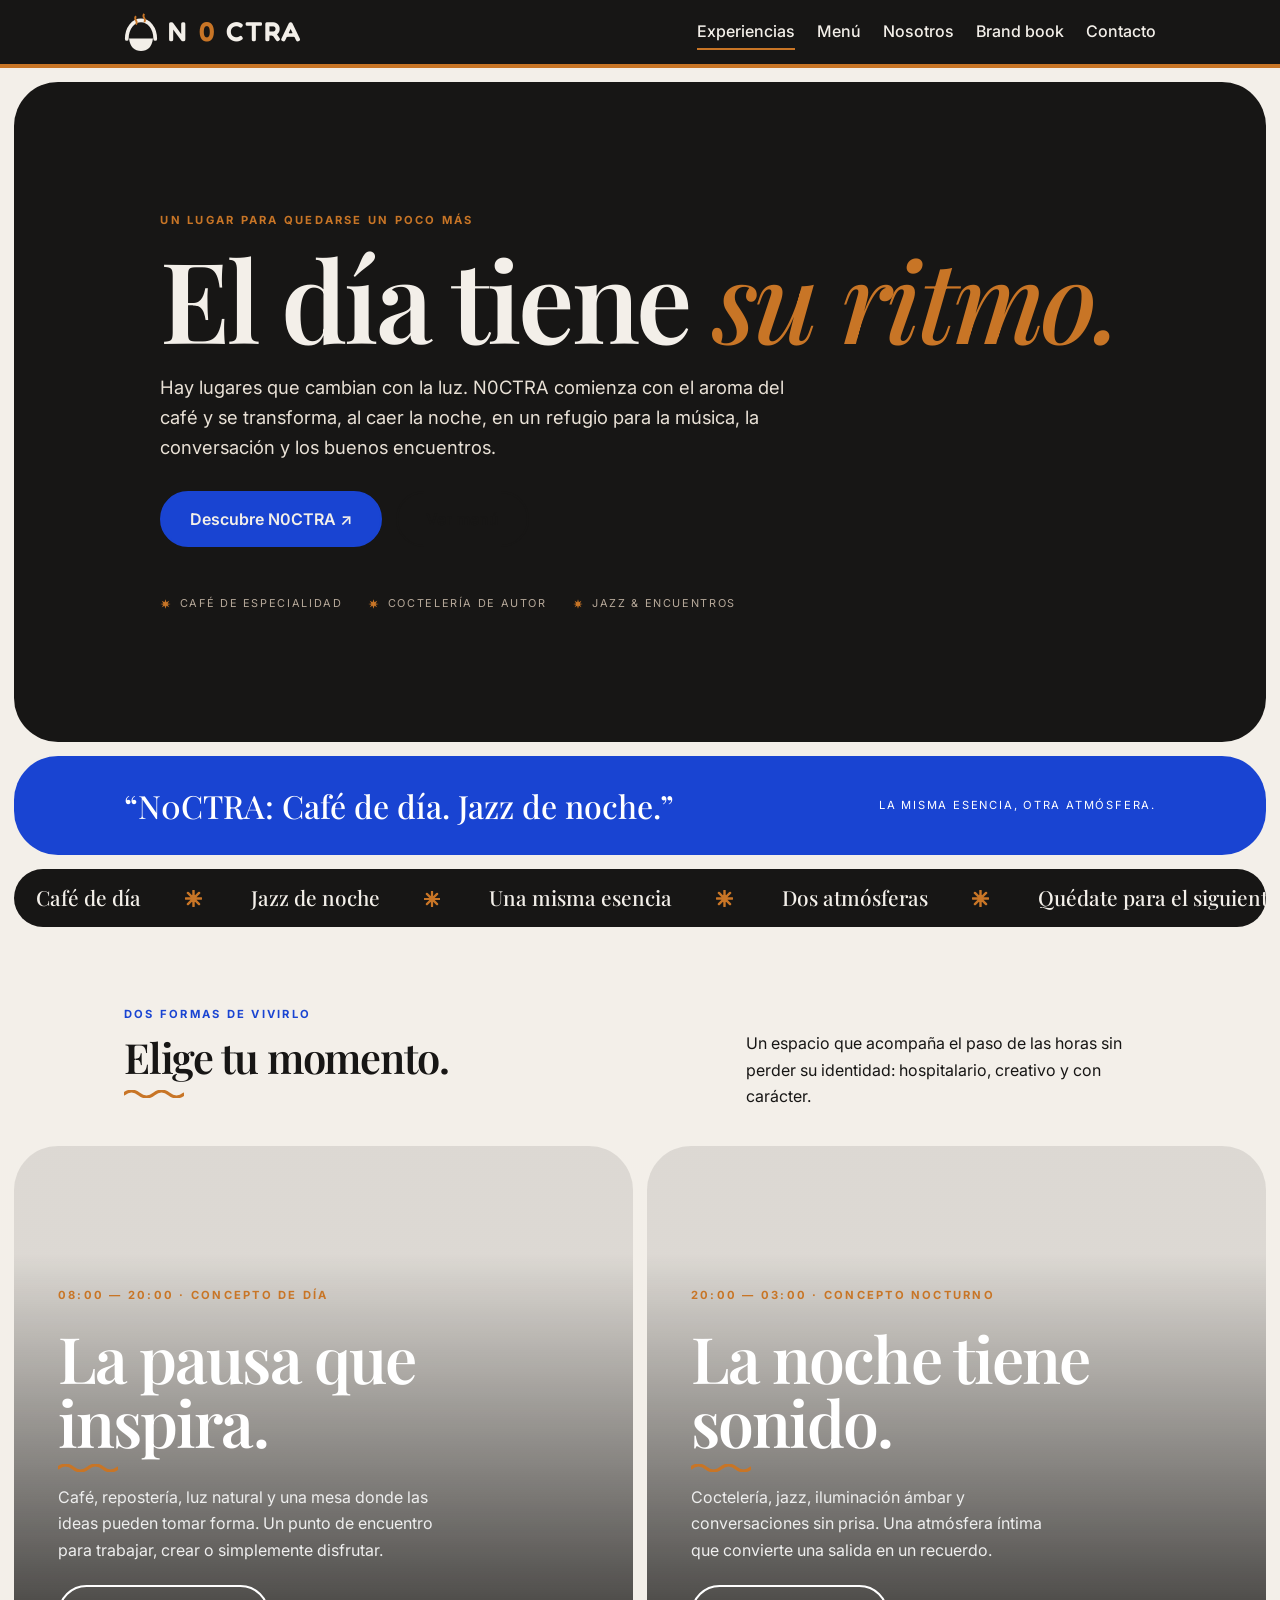
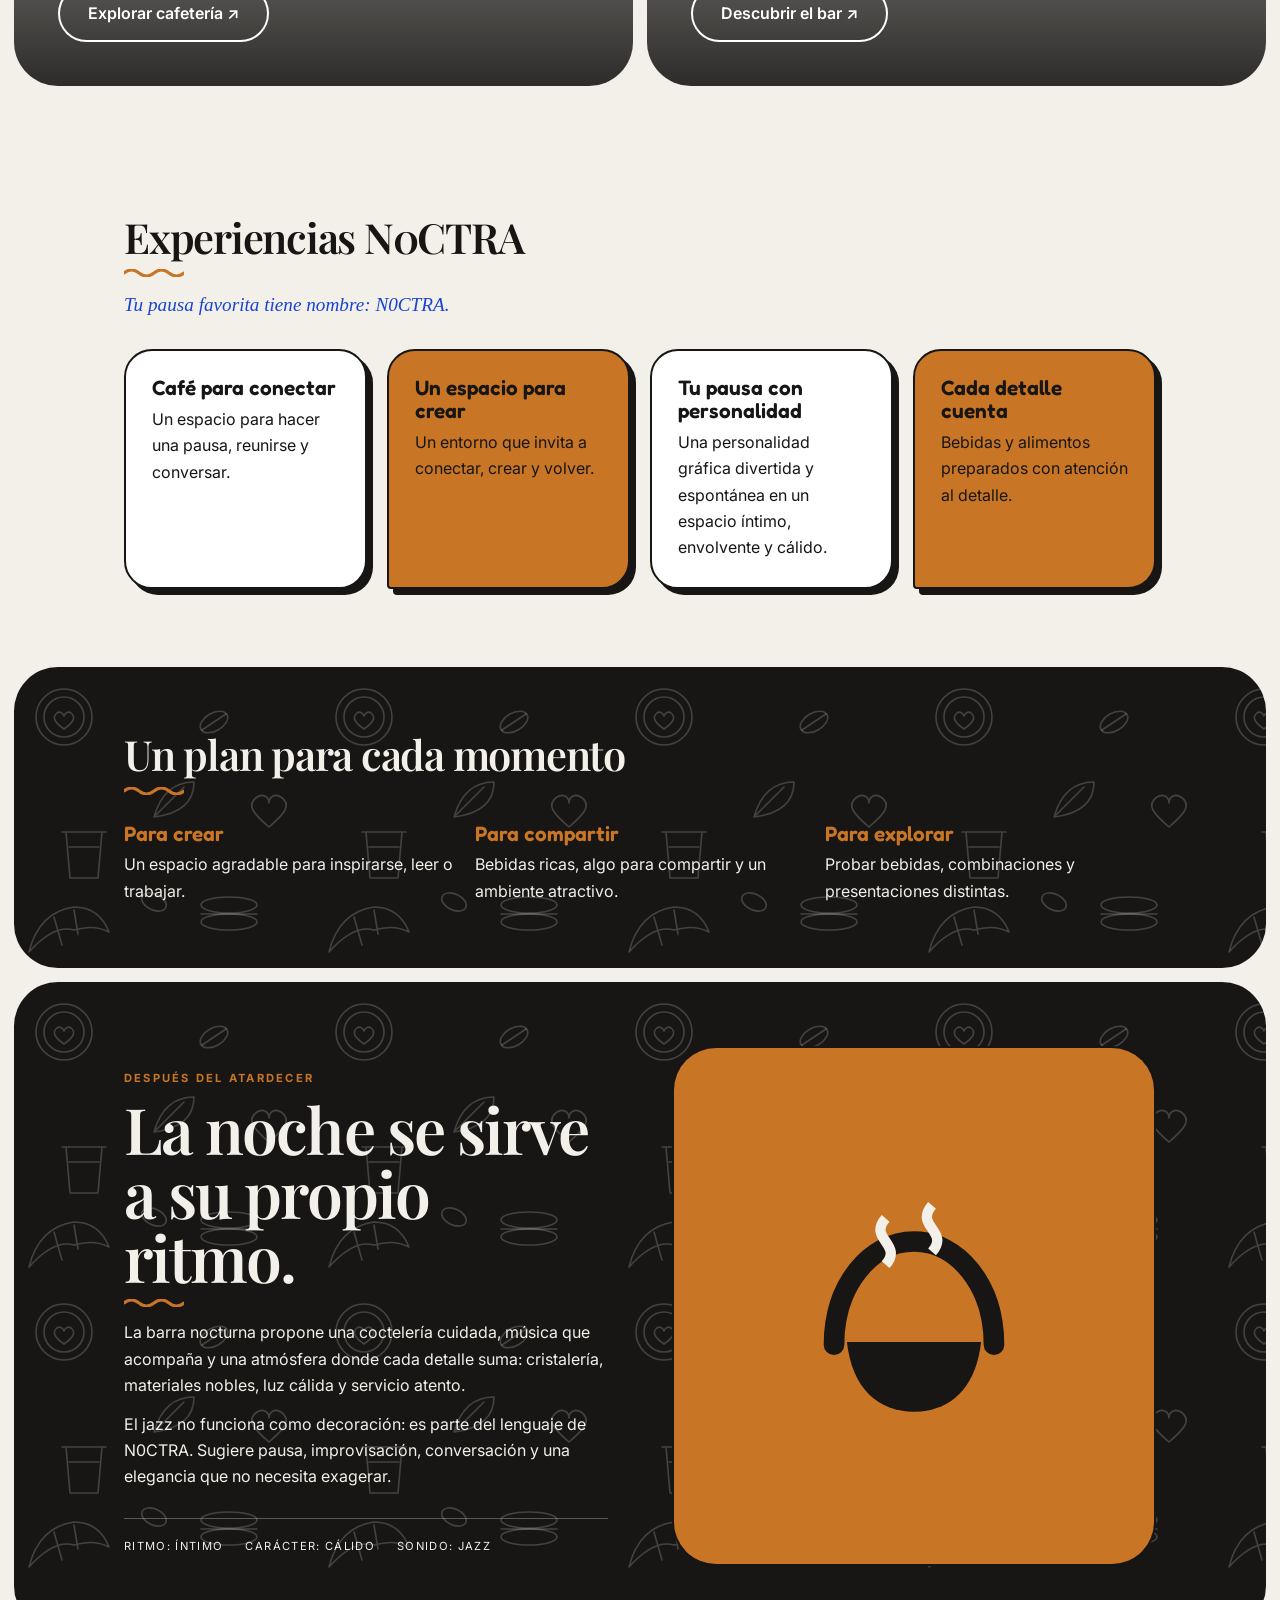
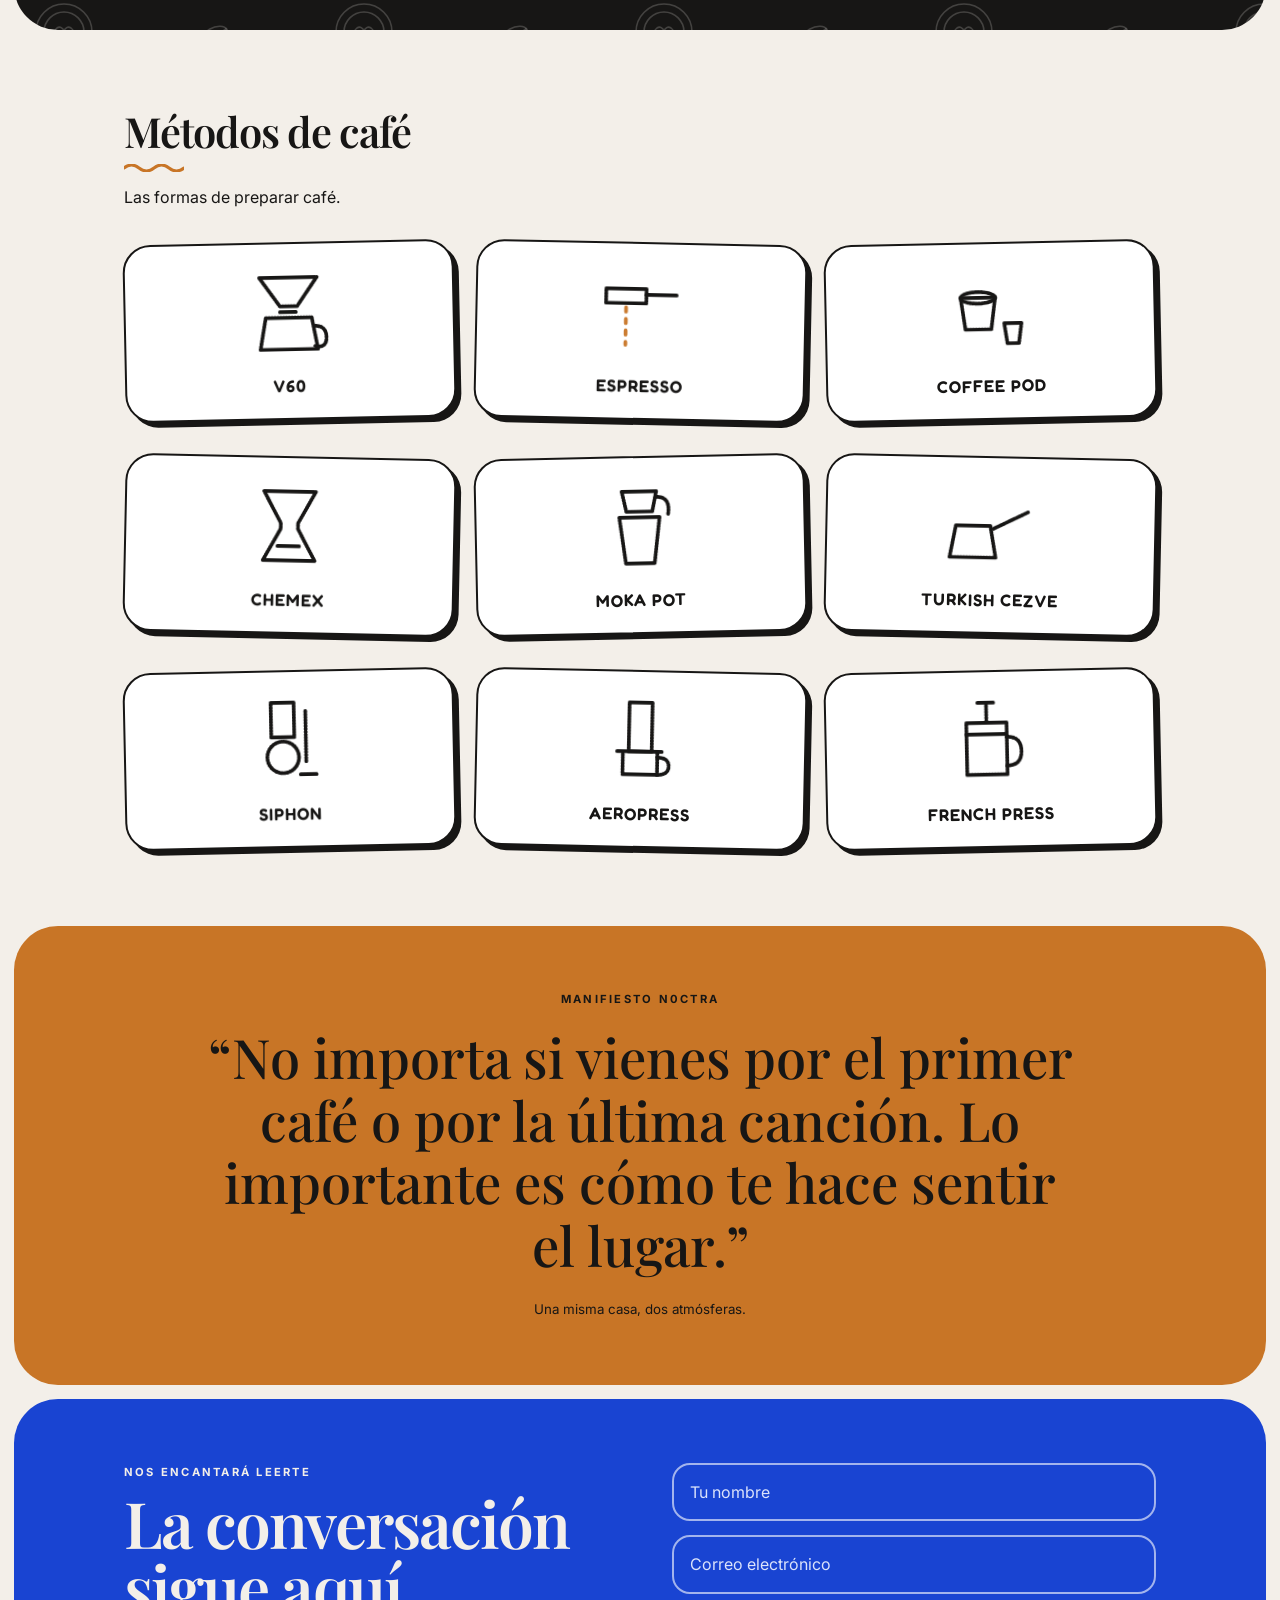
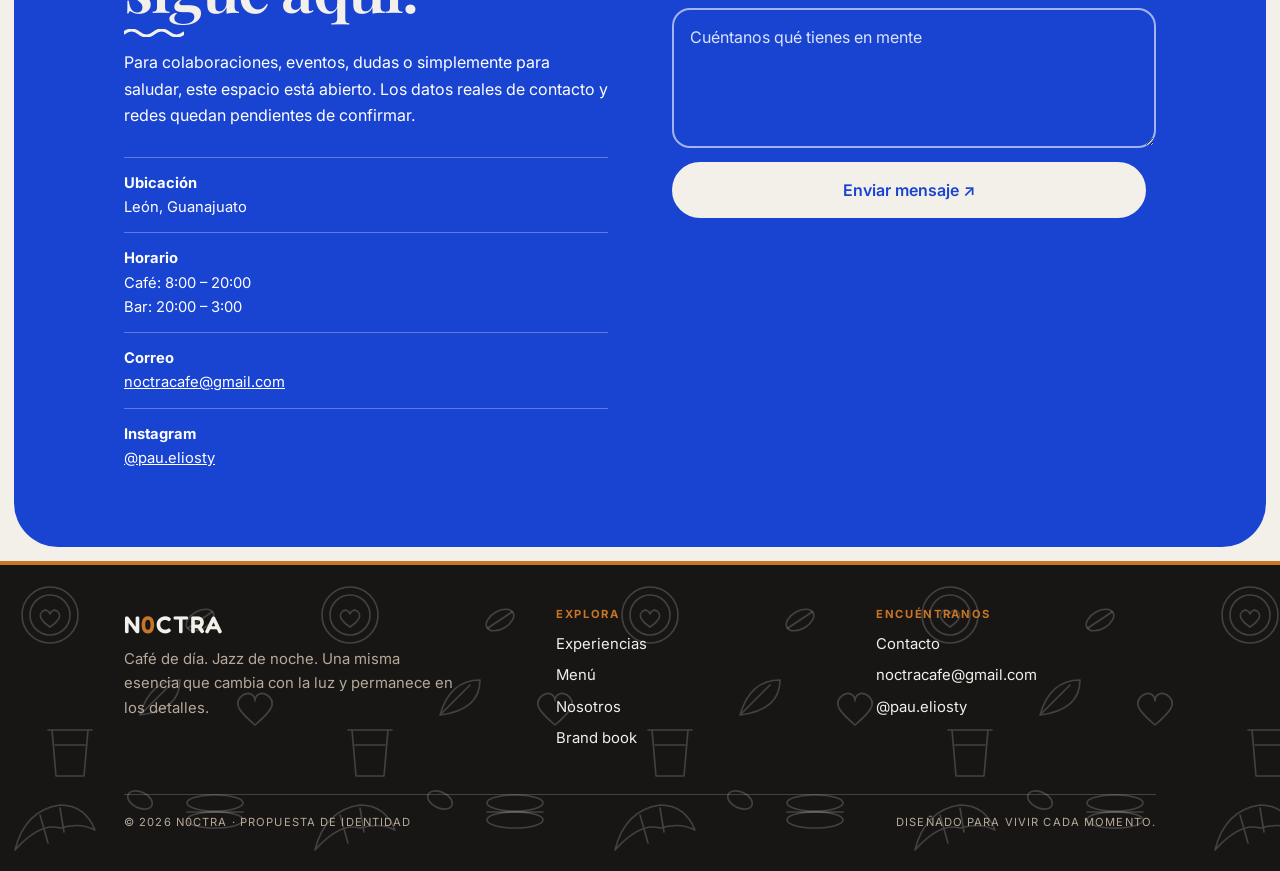
==== commit 20f1c8da: "iconos corregidos 2" ====
--- a/index.html
+++ b/index.html
@@ -12,10 +12,10 @@
 
 	<link rel="preconnect" href="https://fonts.googleapis.com" />
 	<link rel="stylesheet" href="https://fonts.googleapis.com/css2?family=Fredoka:wght@500;600&amp;family=Playfair+Display:ital,wght@0,500;0,600;1,500&amp;family=Inter:wght@400;500;600&amp;display=swap" />
-	<link rel="stylesheet" href="styles.css" />
+	<link rel="stylesheet" href="styles.css?v=3" />
 
 	<script>document.documentElement.classList.add("js")</script>
-	<script defer src="site.js"></script>
+	<script defer src="site.js?v=3"></script>
 </head>
 <body>
 	<header>
@@ -48,9 +48,9 @@
 			<a class="btn" href="#momentos">Descubre N0CTRA &nearrow;</a>
 			<a class="btn o" href="menu.html">Ver men&uacute;</a>
 			<div class="meta">
-				<span><svg aria-hidden="true" viewBox="0 0 20 20"><path d="M10 1v18M1 10h18M3.6 3.6l12.8 12.8M16.4 3.6L3.6 16.4"/></svg>Caf&eacute; de especialidad</span>
-				<span><svg aria-hidden="true" viewBox="0 0 20 20"><path d="M10 1v18M1 10h18M3.6 3.6l12.8 12.8M16.4 3.6L3.6 16.4"/></svg>Cocteler&iacute;a de autor</span>
-				<span><svg aria-hidden="true" viewBox="0 0 20 20"><path d="M10 1v18M1 10h18M3.6 3.6l12.8 12.8M16.4 3.6L3.6 16.4"/></svg>Jazz &amp; encuentros</span>
+				<span><img class="meta-icon" src="assets/marca-estrella.svg?v=2" alt="" aria-hidden="true"/>Caf&eacute; de especialidad</span>
+				<span><img class="meta-icon" src="assets/marca-estrella.svg?v=2" alt="" aria-hidden="true"/>Cocteler&iacute;a de autor</span>
+				<span><img class="meta-icon" src="assets/marca-estrella.svg?v=2" alt="" aria-hidden="true"/>Jazz &amp; encuentros</span>
 			</div>
 		</div>
 	</section>
--- a/styles.css
+++ b/styles.css
@@ -674,15 +674,12 @@
     align-items: center
 }
 
-.meta svg {
+.meta-icon {
     width: .95em;
     height: .95em;
     flex: 0 0 auto;
     margin-right: 9px;
-    fill: none;
-    stroke: var(--amber);
-    stroke-width: 2.8;
-    stroke-linecap: round
+    display: block
 }
 
 .strip {
@@ -1056,7 +1053,7 @@
     animation: drift 70s linear infinite
 }
 
-.meta svg {
+.meta-icon {
     display: block;
     animation: spin 6s linear infinite
 }
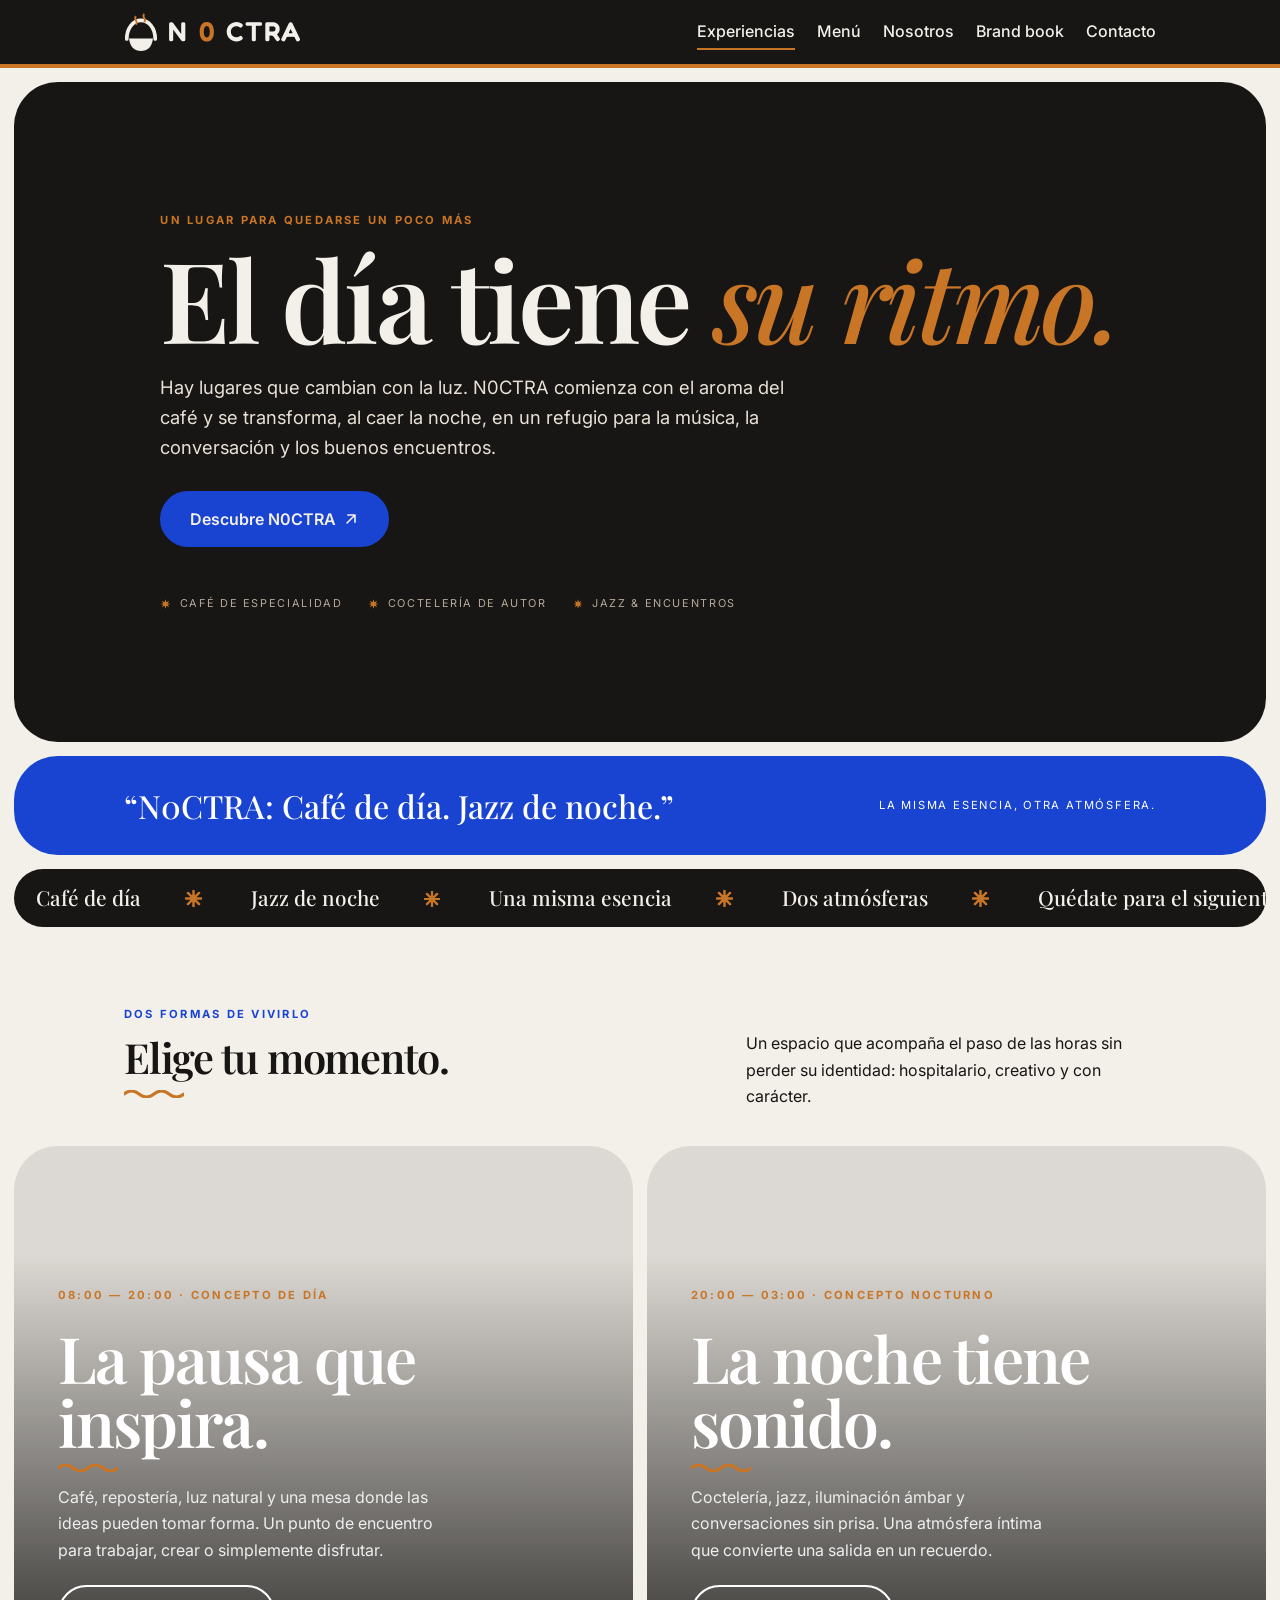
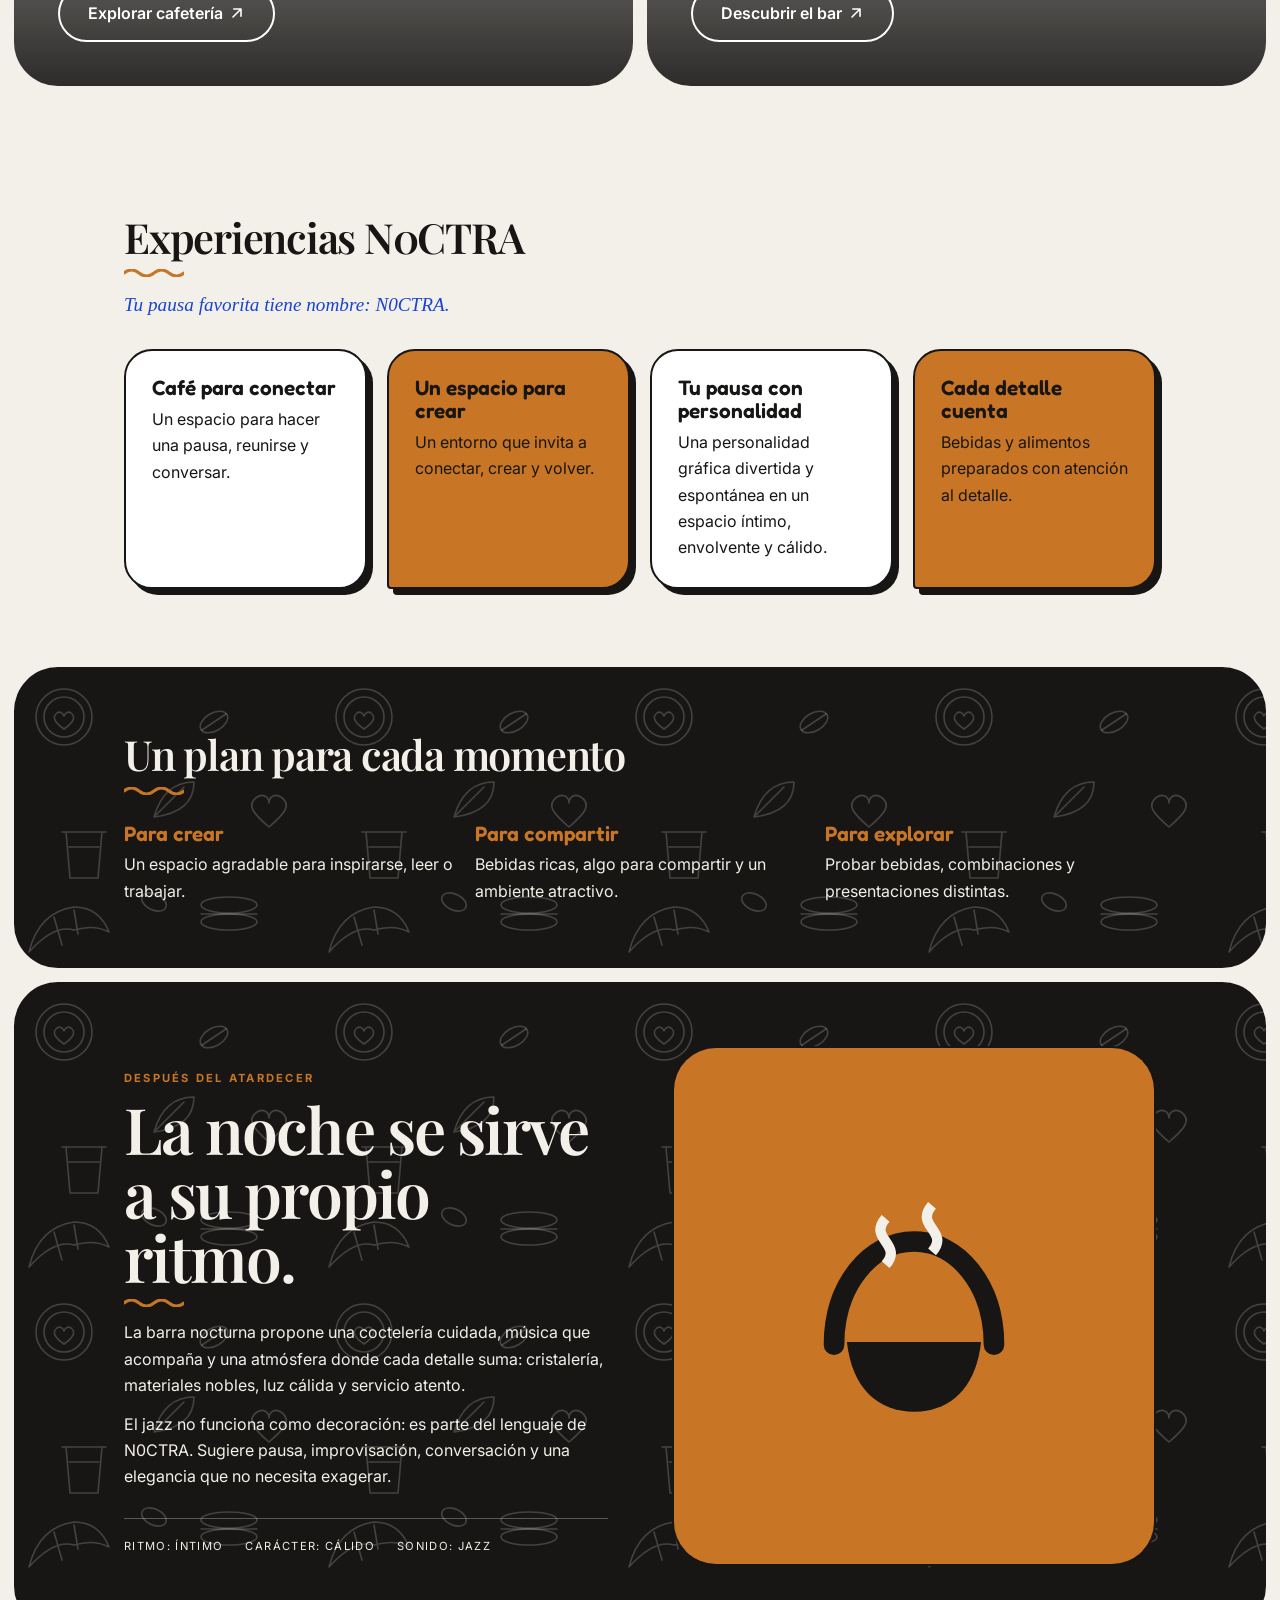
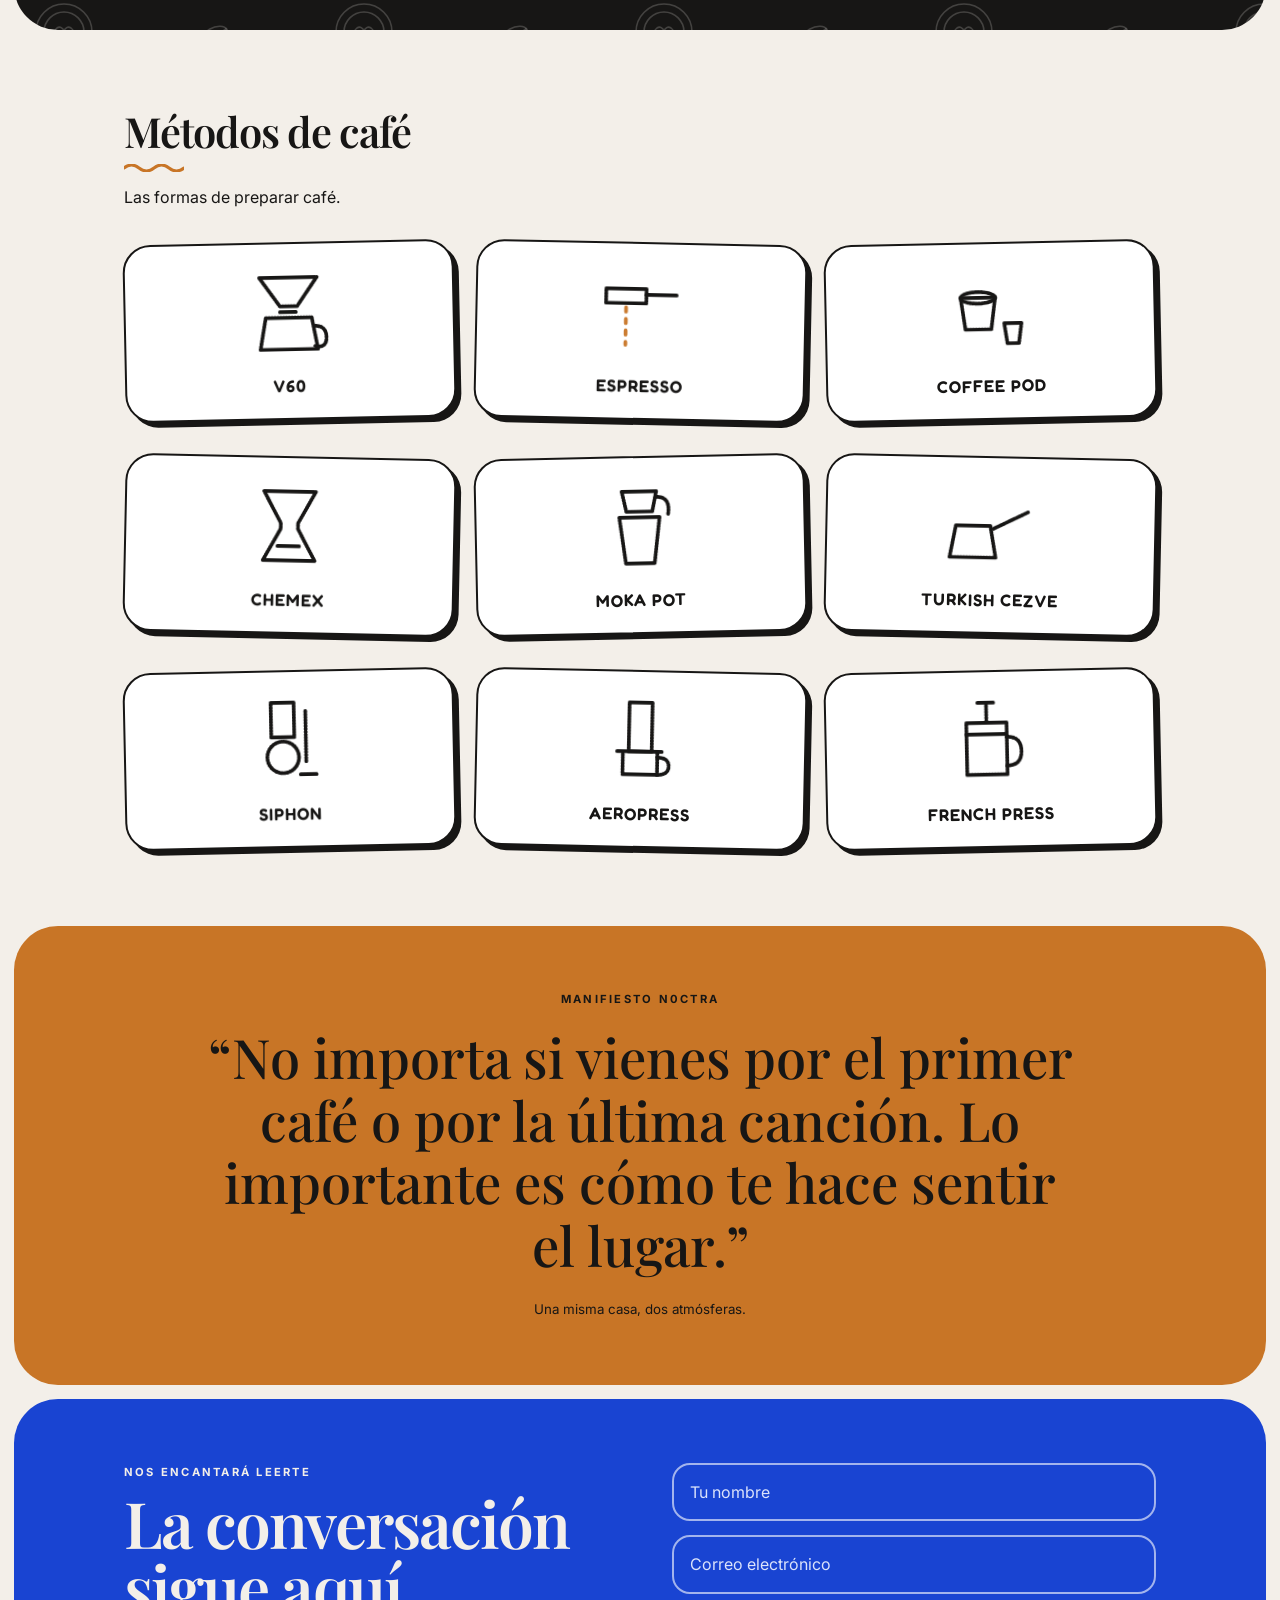
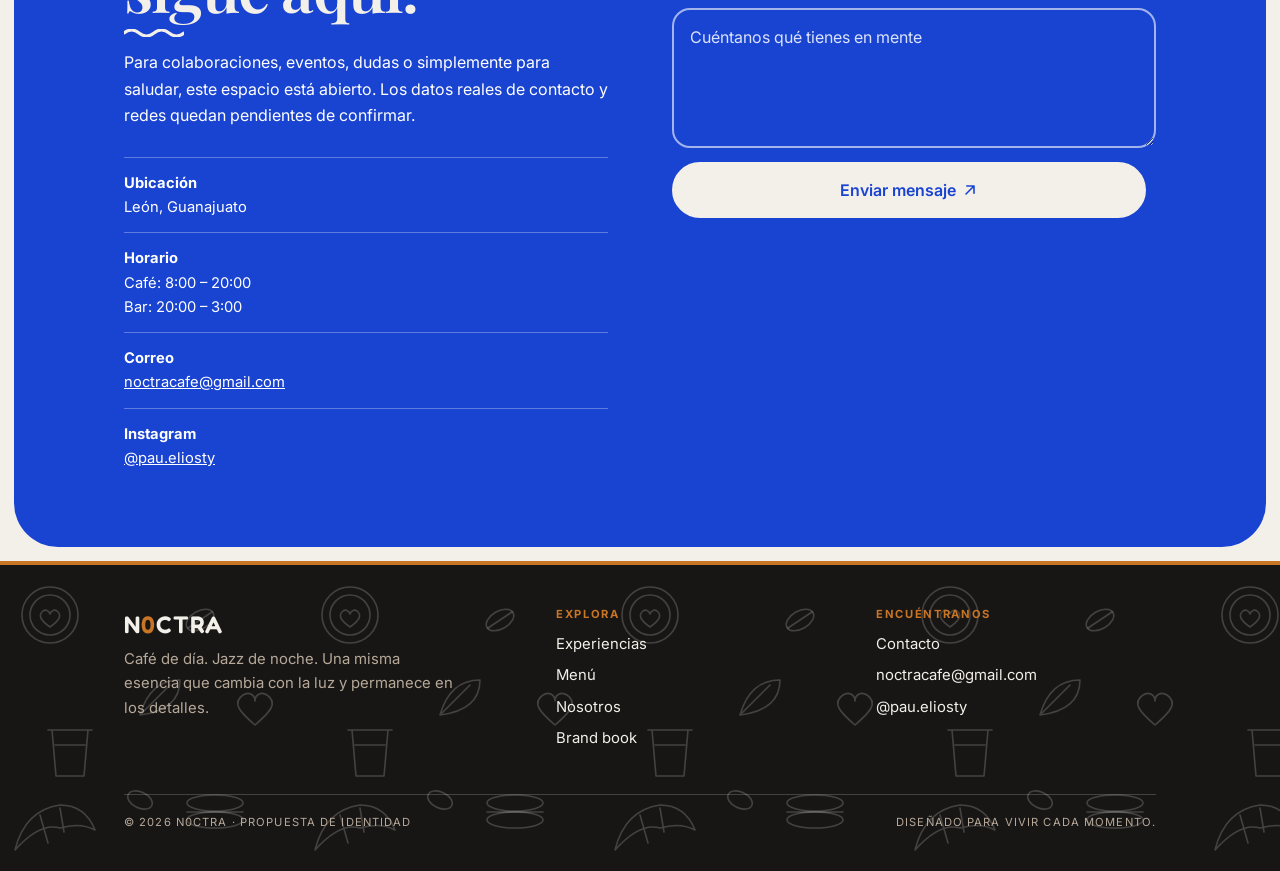
==== commit f6d0e441: "iconos flecha corregidos" ====
--- a/index.html
+++ b/index.html
@@ -12,10 +12,10 @@
 
 	<link rel="preconnect" href="https://fonts.googleapis.com" />
 	<link rel="stylesheet" href="https://fonts.googleapis.com/css2?family=Fredoka:wght@500;600&amp;family=Playfair+Display:ital,wght@0,500;0,600;1,500&amp;family=Inter:wght@400;500;600&amp;display=swap" />
-	<link rel="stylesheet" href="styles.css?v=3" />
+	<link rel="stylesheet" href="styles.css?v=4" />
 
 	<script>document.documentElement.classList.add("js")</script>
-	<script defer src="site.js?v=3"></script>
+	<script defer src="site.js?v=4"></script>
 </head>
 <body>
 	<header>
@@ -45,7 +45,7 @@
 			<p class="eb">Un lugar para quedarse un poco m&aacute;s</p>
 			<h1>El d&iacute;a tiene <em>su ritmo.</em></h1>
 			<p class="lead">Hay lugares que cambian con la luz. N0CTRA comienza con el aroma del caf&eacute; y se transforma, al caer la noche, en un refugio para la m&uacute;sica, la conversaci&oacute;n y los buenos encuentros.</p>
-			<a class="btn" href="#momentos">Descubre N0CTRA &nearrow;</a>
+			<a class="btn" href="#momentos">Descubre N0CTRA <span class="arrow-icon" aria-hidden="true"><svg viewBox="0 0 20 20"><path d="M5 15 15 5M6 5h9v9"/></svg></span></a>
 			<a class="btn o" href="menu.html">Ver men&uacute;</a>
 			<div class="meta">
 				<span><img class="meta-icon" src="assets/marca-estrella.svg?v=2" alt="" aria-hidden="true"/>Caf&eacute; de especialidad</span>
@@ -87,7 +87,7 @@
 				<p class="eb">08:00 &mdash; 20:00 &middot; Concepto de d&iacute;a</p>
 				<h2>La pausa que inspira.</h2>
 				<p>Caf&eacute;, reposter&iacute;a, luz natural y una mesa donde las ideas pueden tomar forma. Un punto de encuentro para trabajar, crear o simplemente disfrutar.</p>
-				<a class="btn o" href="menu.html">Explorar cafeter&iacute;a &nearrow;</a>
+				<a class="btn o" href="menu.html">Explorar cafeter&iacute;a <span class="arrow-icon" aria-hidden="true"><svg viewBox="0 0 20 20"><path d="M5 15 15 5M6 5h9v9"/></svg></span></a>
 			</div>
 		</article>
 		<article style="--ph:url(https://images.unsplash.com/photo-1514362545857-3bc16c4c7d1b?auto=format&amp;fit=crop&amp;w=1200&amp;q=80)">
@@ -95,7 +95,7 @@
 				<p class="eb">20:00 &mdash; 03:00 &middot; Concepto nocturno</p>
 				<h2>La noche tiene sonido.</h2>
 				<p>Cocteler&iacute;a, jazz, iluminaci&oacute;n &aacute;mbar y conversaciones sin prisa. Una atm&oacute;sfera &iacute;ntima que convierte una salida en un recuerdo.</p>
-				<a class="btn o" href="#noche">Descubrir el bar &nearrow;</a>
+				<a class="btn o" href="#noche">Descubrir el bar <span class="arrow-icon" aria-hidden="true"><svg viewBox="0 0 20 20"><path d="M5 15 15 5M6 5h9v9"/></svg></span></a>
 			</div>
 		</article>
 	</div>
@@ -179,7 +179,7 @@
 			<input aria-label="Correo electr&oacute;nico" name="_replyto" placeholder="Correo electr&oacute;nico" required="" type="email" />
 			<input name="_subject" type="hidden" value="Mensaje desde el sitio de N0CTRA" />
 			<textarea aria-label="Mensaje" name="message" placeholder="Cu&eacute;ntanos qu&eacute; tienes en mente" required=""></textarea>
-			<button class="btn" type="submit">Enviar mensaje &nearrow;</button>
+			<button class="btn" type="submit">Enviar mensaje <span class="arrow-icon" aria-hidden="true"><svg viewBox="0 0 20 20"><path d="M5 15 15 5M6 5h9v9"/></svg></span></button>
 		</form>
 	</div>
 </section>
--- a/styles.css
+++ b/styles.css
@@ -157,6 +157,24 @@
     font-weight: 600;
     border: 2px solid var(--blue);
     margin-right: 10px
+}
+
+.arrow-icon {
+    display: inline-flex;
+    width: 1em;
+    height: 1em;
+    margin-left: .15em;
+    vertical-align: -.12em
+}
+
+.arrow-icon svg {
+    width: 100%;
+    height: 100%;
+    fill: none;
+    stroke: currentColor;
+    stroke-width: 2;
+    stroke-linecap: round;
+    stroke-linejoin: round
 }
 
 .btn.o {
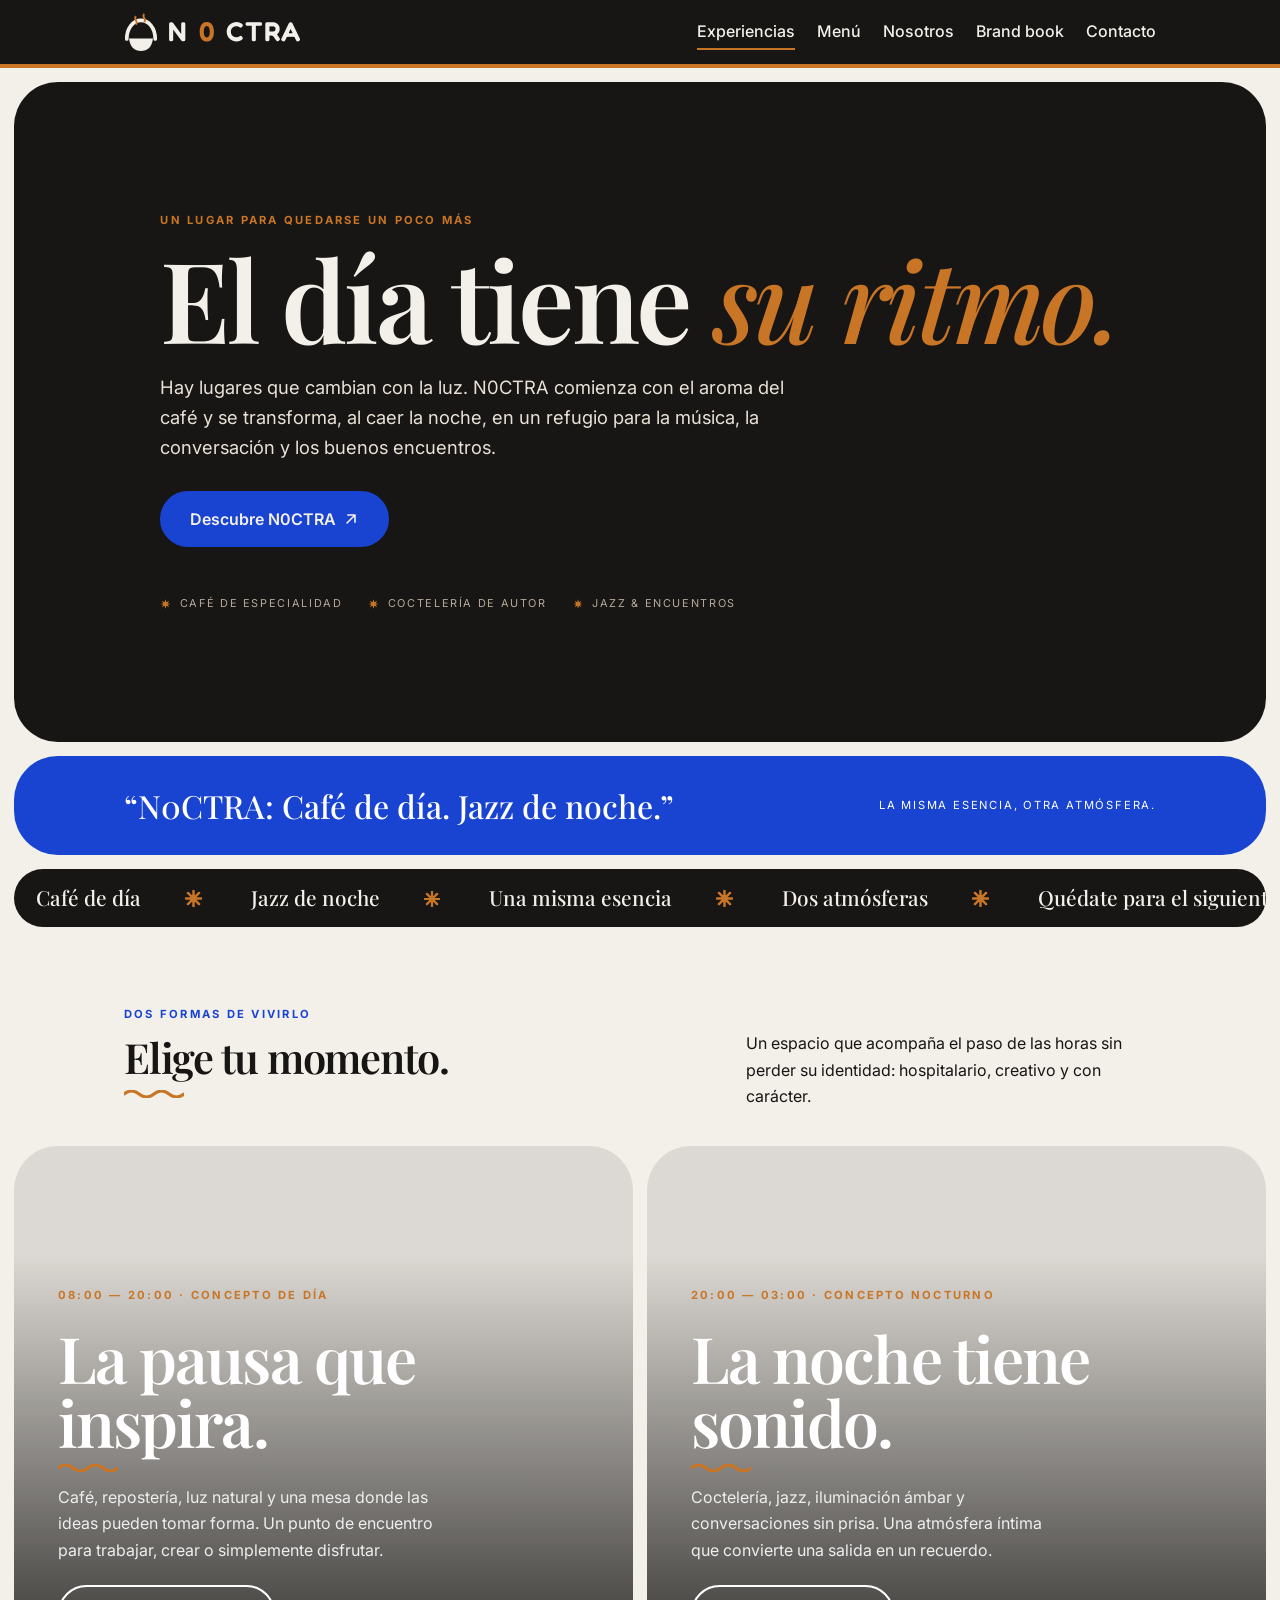
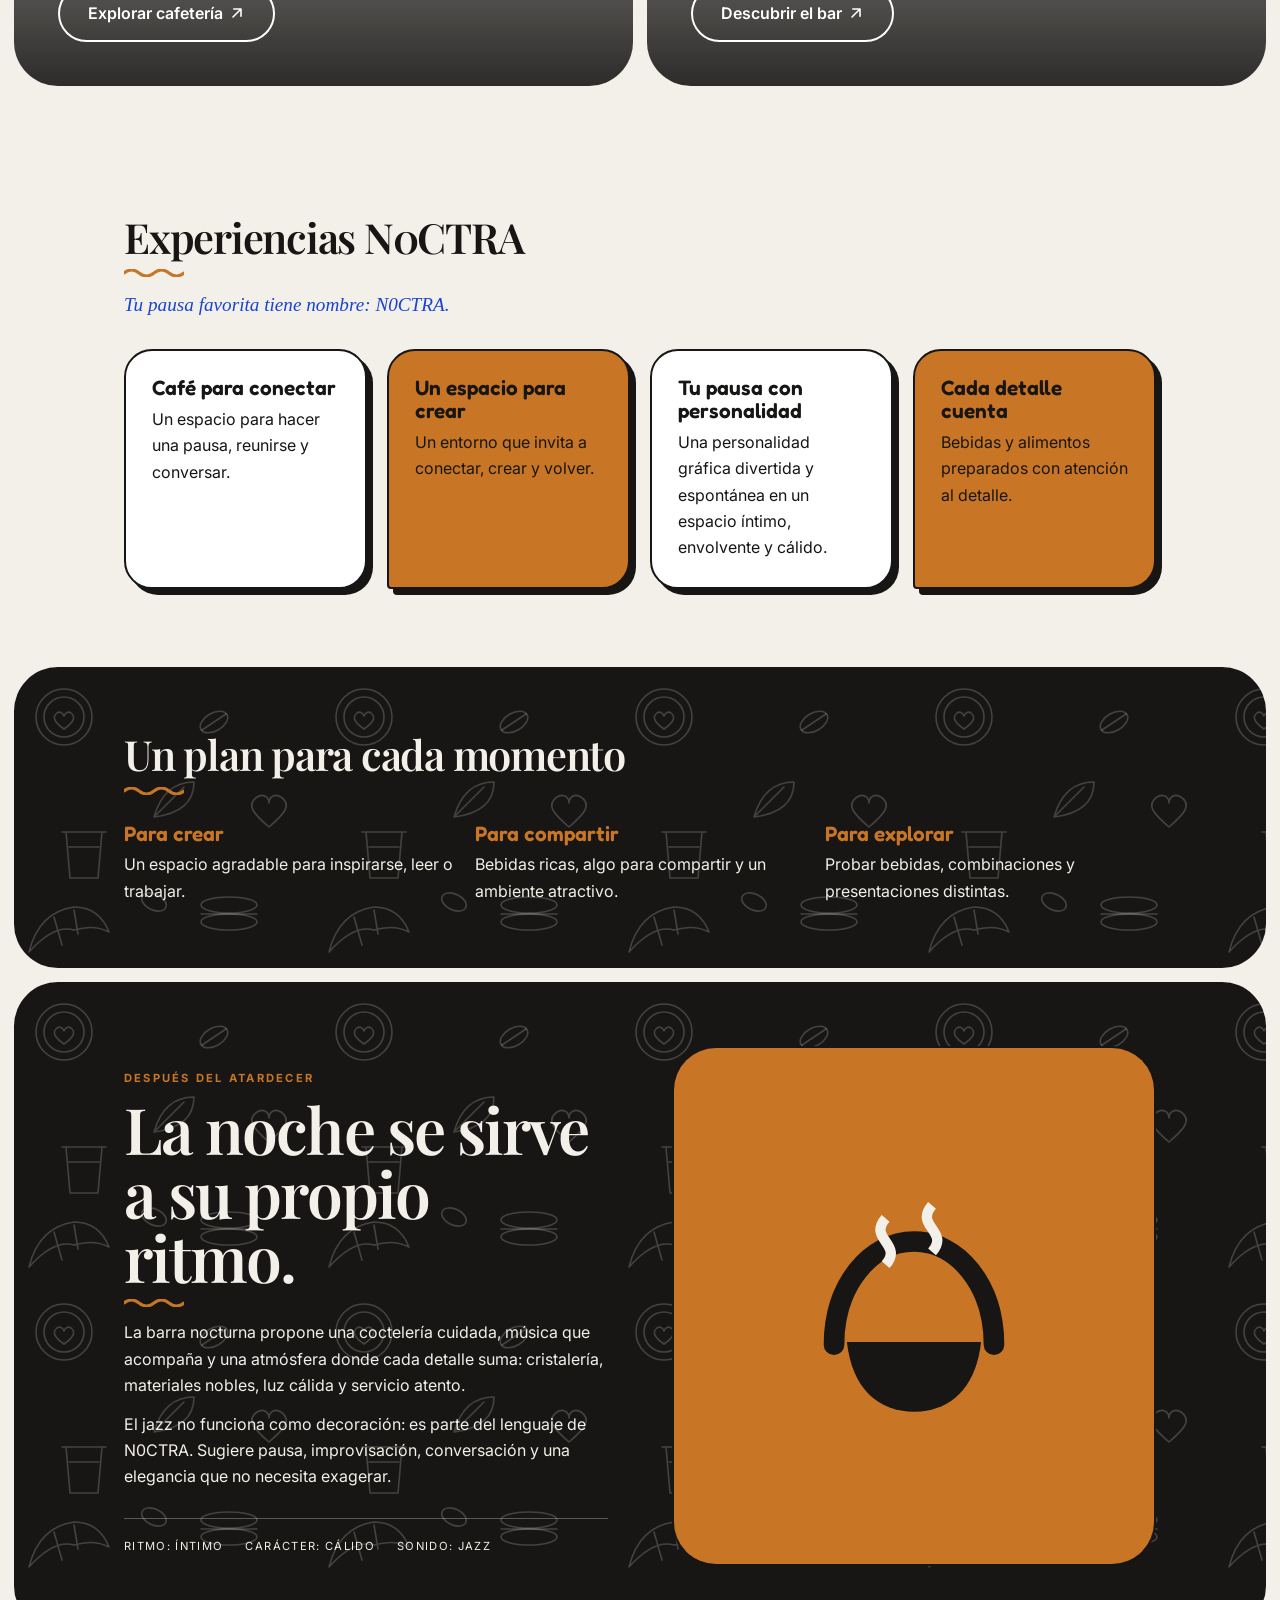
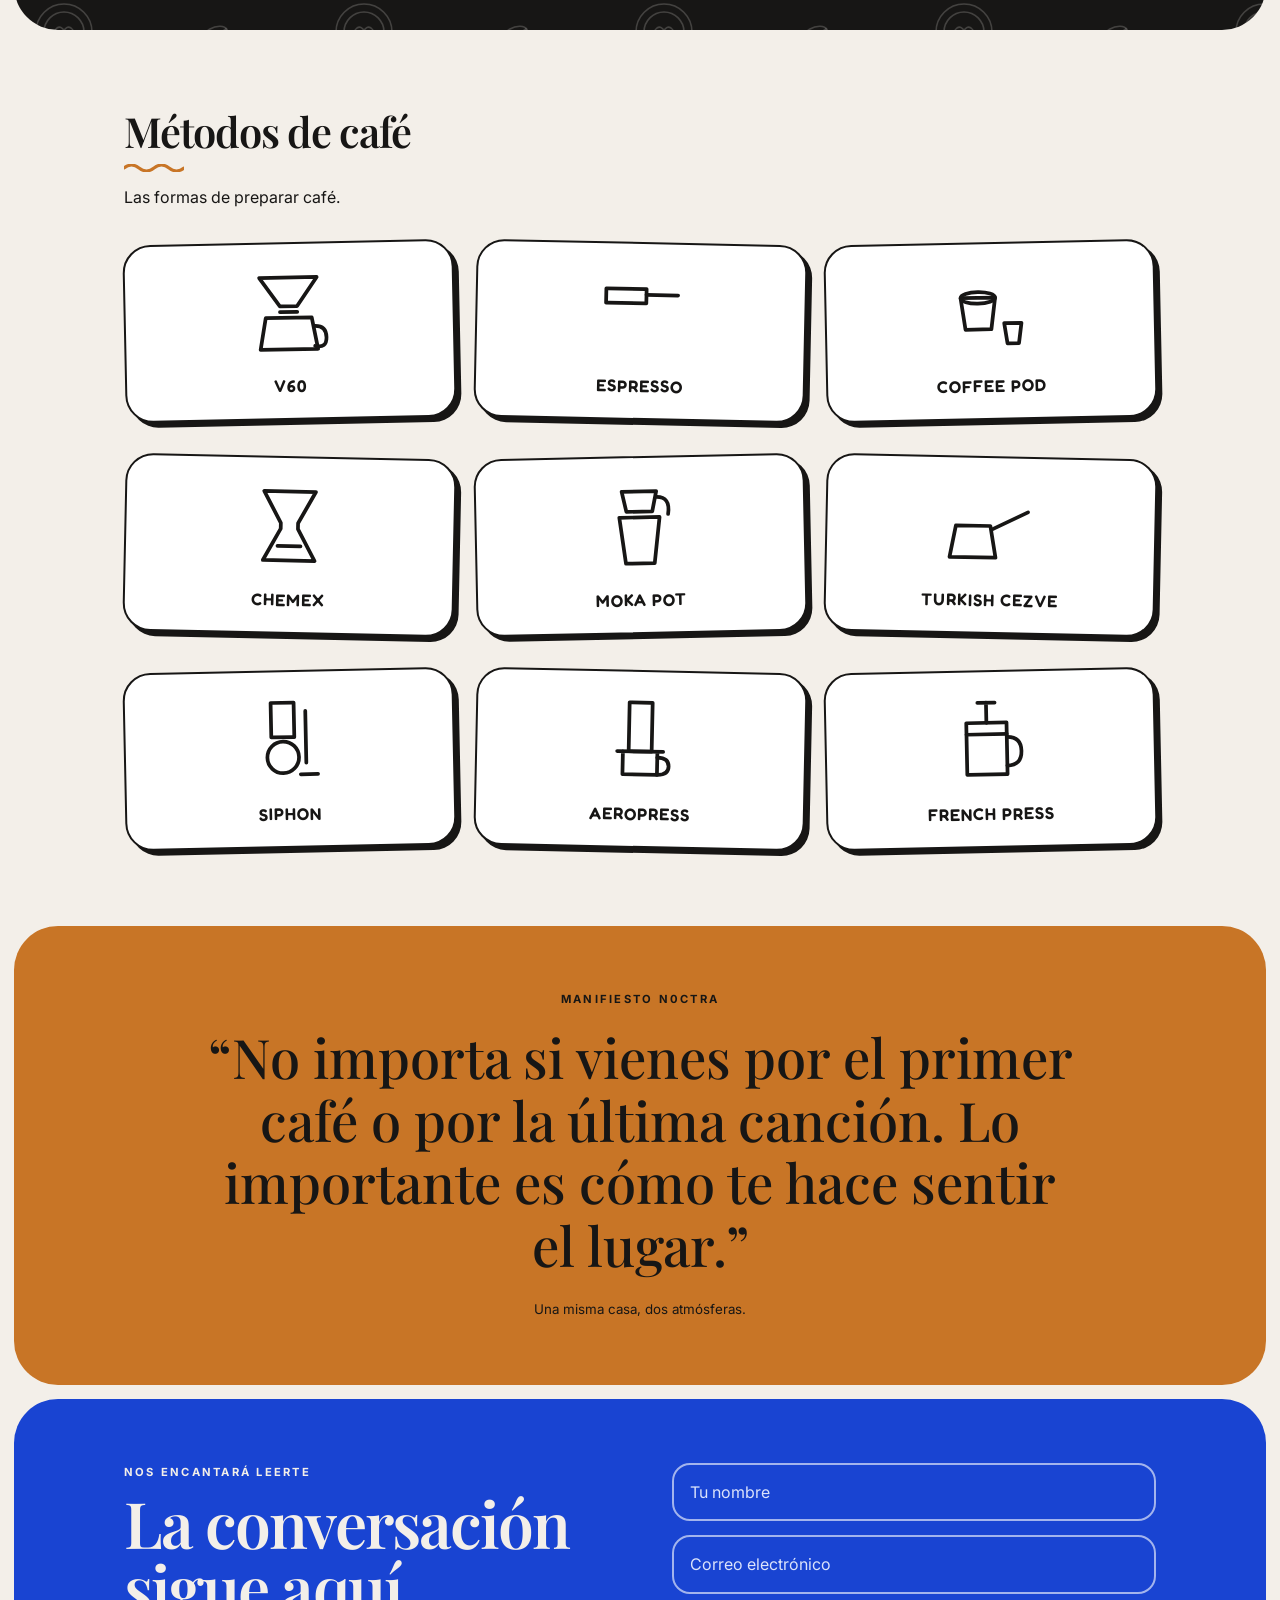
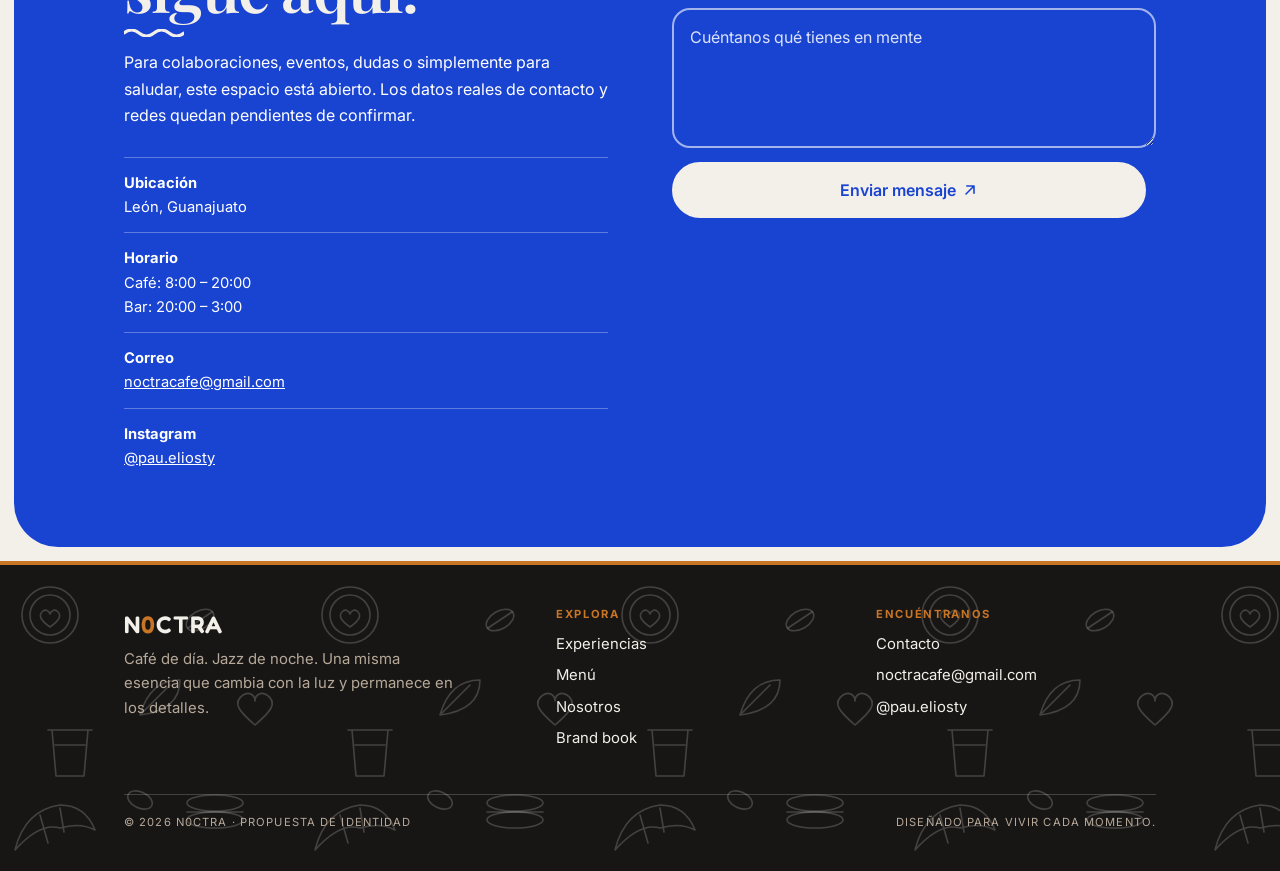
==== commit 3450b087: "Info metodos" ====
--- a/index.html
+++ b/index.html
@@ -12,10 +12,10 @@
 
 	<link rel="preconnect" href="https://fonts.googleapis.com" />
 	<link rel="stylesheet" href="https://fonts.googleapis.com/css2?family=Fredoka:wght@500;600&amp;family=Playfair+Display:ital,wght@0,500;0,600;1,500&amp;family=Inter:wght@400;500;600&amp;display=swap" />
-	<link rel="stylesheet" href="styles.css?v=4" />
+	<link rel="stylesheet" href="styles.css?v=10" />
 
 	<script>document.documentElement.classList.add("js")</script>
-	<script defer src="site.js?v=4"></script>
+	<script defer src="site.js?v=10"></script>
 </head>
 <body>
 	<header>
@@ -151,7 +151,25 @@
 	</div>
 </section>
 <section><div class="wrap"><h2>M&eacute;todos de caf&eacute;</h2><p>Las formas de preparar caf&eacute;.</p>
-<div class="methods"><div><svg aria-hidden="true" class="d v60" viewbox="0 0 64 64"><path d="M12 8h40L38 28H26z"></path><path d="M26 32h12M16 36h32l4 22H12z"></path><path d="M50 42q8 0 8 8t-8 6"></path><circle class="x drop" cx="32" cy="34" r="1.8"></circle><circle class="x drop d2" cx="32" cy="34" r="1.8"></circle></svg><span class="lbl">V60</span></div><div><svg aria-hidden="true" class="d esp" viewbox="0 0 64 64"><path d="M8 16h28v10H8z"></path><path d="M36 20h22"></path><path class="x flow" d="M22 29v26"></path></svg><span class="lbl">Espresso</span></div><div><svg aria-hidden="true" class="d pod" viewbox="0 0 64 64"><path d="M12 22h24l-3 22H15z"></path><ellipse cx="24" cy="22" rx="12" ry="4"></ellipse><path d="M42 40h12l-2 14H44z"></path><path class="x st" d="M46 36q-3-4 0-8"></path><path class="x st d2" d="M51 36q3-4 0-8"></path></svg><span class="lbl">Coffee pod</span></div><div><svg aria-hidden="true" class="d chx" viewbox="0 0 64 64"><path d="M14 8h36L38 30v4l12 22H14l12-22v-4z"></path><path d="M24 46h16"></path><circle class="x drop" cx="32" cy="33" r="1.8"></circle><circle class="x drop d2" cx="32" cy="33" r="1.8"></circle></svg><span class="lbl">Chemex</span></div><div><svg aria-hidden="true" class="d moka" viewbox="0 0 64 64"><g class="lid"><path d="M20 8h24l-3 14H23z"></path></g><path d="M18 26h28l-4 32H22z"></path><path d="M44 12q10 0 8 12"></path></svg><span class="lbl">Moka pot</span></div><div><svg aria-hidden="true" class="d cez" viewbox="0 0 64 64"><path d="M8 32h24l4 22H4z"></path><path d="M34 34l24-12"></path><path class="x st" d="M15 28q-3-4 0-8"></path><path class="x st d2" d="M25 28q3-4 0-8"></path></svg><span class="lbl">Turkish cezve</span></div><div><svg aria-hidden="true" class="d sif" viewbox="0 0 64 64"><path d="M20 6h16v24H20z"></path><circle cx="28" cy="44" r="11"></circle><path d="M44 12v36M40 56h12"></path><circle class="x bub" cx="25" cy="48" r="1.7"></circle><circle class="x bub d2" cx="31" cy="48" r="1.7"></circle></svg><span class="lbl">Siphon</span></div><div><svg aria-hidden="true" class="d aer" viewbox="0 0 64 64"><g class="press"><path d="M24 6h16v34H24z"></path></g><path d="M16 40h32M20 40v16h24V40"></path><path d="M44 44q8 0 8 6t-8 6"></path></svg><span class="lbl">Aeropress</span></div><div><svg aria-hidden="true" class="d fre" viewbox="0 0 64 64"><path d="M16 20h28v36H16z"></path><g class="plunge"><path d="M30 6v14M24 6h12"></path></g><path d="M16 28h28"></path><path d="M44 30q10 0 10 10t-10 10"></path></svg><span class="lbl">French press</span></div></div></div></section>
+<div class="methods">
+<button class="method-card" type="button" data-method="v60" aria-haspopup="dialog"><svg aria-hidden="true" class="d v60" viewbox="0 0 64 64"><path d="M12 8h40L38 28H26z"></path><path d="M26 32h12M16 36h32l4 22H12z"></path><path d="M50 42q8 0 8 8t-8 6"></path><circle class="x drop" cx="32" cy="34" r="1.8"></circle><circle class="x drop d2" cx="32" cy="34" r="1.8"></circle></svg><span class="lbl">V60</span></button>
+<button class="method-card" type="button" data-method="espresso" aria-haspopup="dialog"><svg aria-hidden="true" class="d esp" viewbox="0 0 64 64"><path d="M8 16h28v10H8z"></path><path d="M36 20h22"></path><path class="x flow" d="M22 29v26"></path></svg><span class="lbl">Espresso</span></button>
+<button class="method-card" type="button" data-method="pod" aria-haspopup="dialog"><svg aria-hidden="true" class="d pod" viewbox="0 0 64 64"><path d="M12 22h24l-3 22H15z"></path><ellipse cx="24" cy="22" rx="12" ry="4"></ellipse><path d="M42 40h12l-2 14H44z"></path><path class="x st" d="M46 36q-3-4 0-8"></path><path class="x st d2" d="M51 36q3-4 0-8"></path></svg><span class="lbl">Coffee pod</span></button>
+<button class="method-card" type="button" data-method="chemex" aria-haspopup="dialog"><svg aria-hidden="true" class="d chx" viewbox="0 0 64 64"><path d="M14 8h36L38 30v4l12 22H14l12-22v-4z"></path><path d="M24 46h16"></path><circle class="x drop" cx="32" cy="33" r="1.8"></circle><circle class="x drop d2" cx="32" cy="33" r="1.8"></circle></svg><span class="lbl">Chemex</span></button>
+<button class="method-card" type="button" data-method="moka" aria-haspopup="dialog"><svg aria-hidden="true" class="d moka" viewbox="0 0 64 64"><g class="lid"><path d="M20 8h24l-3 14H23z"></path></g><path d="M18 26h28l-4 32H22z"></path><path d="M44 12q10 0 8 12"></path></svg><span class="lbl">Moka pot</span></button>
+<button class="method-card" type="button" data-method="cezve" aria-haspopup="dialog"><svg aria-hidden="true" class="d cez" viewbox="0 0 64 64"><path d="M8 32h24l4 22H4z"></path><path d="M34 34l24-12"></path><path class="x st" d="M15 28q-3-4 0-8"></path><path class="x st d2" d="M25 28q3-4 0-8"></path></svg><span class="lbl">Turkish cezve</span></button>
+<button class="method-card" type="button" data-method="siphon" aria-haspopup="dialog"><svg aria-hidden="true" class="d sif" viewbox="0 0 64 64"><path d="M20 6h16v24H20z"></path><circle cx="28" cy="44" r="11"></circle><path d="M44 12v36M40 56h12"></path><circle class="x bub" cx="25" cy="48" r="1.7"></circle><circle class="x bub d2" cx="31" cy="48" r="1.7"></circle></svg><span class="lbl">Siphon</span></button>
+<button class="method-card" type="button" data-method="aeropress" aria-haspopup="dialog"><svg aria-hidden="true" class="d aer" viewbox="0 0 64 64"><g class="press"><path d="M24 6h16v34H24z"></path></g><path d="M16 40h32M20 40v16h24V40"></path><path d="M44 44q8 0 8 6t-8 6"></path></svg><span class="lbl">Aeropress</span></button>
+<button class="method-card" type="button" data-method="french" aria-haspopup="dialog"><svg aria-hidden="true" class="d fre" viewbox="0 0 64 64"><path d="M16 20h28v36H16z"></path><g class="plunge"><path d="M30 6v14M24 6h12"></path></g><path d="M16 28h28"></path><path d="M44 30q10 0 10 10t-10 10"></path></svg><span class="lbl">French press</span></button>
+</div>
+<dialog class="method-dialog" id="method-dialog" aria-labelledby="method-title">
+  <button class="method-close" type="button" aria-label="Cerrar">&times;</button>
+  <p class="eb">M&eacute;todo de preparaci&oacute;n</p>
+  <h2 id="method-title"></h2>
+  <p id="method-description"></p>
+  <div class="method-facts" id="method-facts"></div>
+</dialog>
+</div></section>
 <section class="band quote">
 	<div class="wrap">
 		<p class="eb">Manifiesto N0CTRA</p>
--- a/styles.css
+++ b/styles.css
@@ -271,6 +271,119 @@
     background: #fff;
     border-radius: 28px;
     padding: 22px 10px
+}
+
+.methods .method-card {
+    position: relative;
+    width: 100%;
+    min-height: 150px;
+    background: #fff;
+    border: 2px solid var(--ink);
+    border-radius: 28px;
+    padding: 22px 10px;
+    color: var(--ink);
+    box-shadow: 5px 5px 0 var(--ink);
+    cursor: pointer;
+    font: inherit
+}
+
+.methods .method-card:nth-child(odd) {
+    transform: rotate(-1.2deg)
+}
+
+.methods .method-card:nth-child(even) {
+    transform: rotate(1.2deg)
+}
+
+.methods .method-card:hover,
+.methods .method-card:focus-visible {
+    transform: rotate(0) translateY(-6px);
+    box-shadow: 8px 11px 0 var(--ink);
+    outline: none
+}
+
+.methods .method-card:focus-visible {
+    outline: 3px solid var(--amber);
+    outline-offset: 4px
+}
+
+.methods .method-card:hover .lbl,
+.methods .method-card:focus-visible .lbl {
+    color: var(--blue)
+}
+
+.method-dialog {
+    width: min(520px, calc(100% - 28px));
+    border: 3px solid var(--ink);
+    border-radius: 28px;
+    padding: 28px;
+    background: var(--cream);
+    color: var(--ink);
+    box-shadow: 10px 10px 0 var(--amber)
+}
+
+.method-dialog::backdrop {
+    background: rgba(23, 22, 21, .72)
+}
+
+.method-dialog h2 {
+    margin: 4px 0 12px
+}
+
+.method-dialog h2::after {
+    display: none
+}
+
+.method-close {
+    position: absolute;
+    top: 12px;
+    right: 12px;
+    width: 38px;
+    height: 38px;
+    border: 2px solid var(--ink);
+    border-radius: 50%;
+    background: #fff;
+    color: var(--ink);
+    font-size: 1.5rem;
+    line-height: 1;
+    cursor: pointer
+}
+
+.method-facts {
+    display: grid;
+    grid-template-columns: repeat(3, 1fr);
+    gap: 8px;
+    margin-top: 18px
+}
+
+.method-facts span {
+    padding: 10px 8px;
+    border: 1px solid var(--taupe);
+    border-radius: 14px;
+    font-size: .78rem;
+    line-height: 1.35
+}
+
+.method-facts strong {
+    display: block;
+    color: var(--blue);
+    font-size: .68rem;
+    letter-spacing: .08em;
+    text-transform: uppercase
+}
+
+@media(max-width:480px) {
+    .method-dialog {
+        padding: 24px 18px 18px
+    }
+
+    .method-facts {
+        grid-template-columns: 1fr
+    }
+
+    .methods .method-card {
+        min-height: 140px
+    }
 }
 
 .d {
@@ -2038,4 +2151,84 @@
     .filters {
         grid-template-columns: 1fr
     }
+}
+
+.moment-switch {
+    display: flex;
+    flex-wrap: wrap;
+    gap: 10px
+}
+
+.moment-button {
+    display: grid;
+    justify-items: start;
+    gap: 2px
+}
+
+.moment-button small {
+    font-size: .7rem;
+    opacity: .8
+}
+
+/* Inversión cromática del menú nocturno */
+.menu-section[data-moment="noche"] {
+    background: var(--ink);
+    color: var(--cream)
+}
+
+.menu-section[data-moment="noche"] .sh,
+.menu-section[data-moment="noche"] .sh h2,
+.menu-section[data-moment="noche"] .eb {
+    color: var(--cream)
+}
+
+.menu-section[data-moment="noche"] .sh p:not(.eb) {
+    color: var(--taupe)
+}
+
+.menu-section[data-moment="noche"] .filter {
+    border-color: var(--cream);
+    background: transparent;
+    color: var(--cream)
+}
+
+.menu-section[data-moment="noche"] .filter:hover {
+    background: var(--amber);
+    border-color: var(--amber);
+    color: var(--ink)
+}
+
+.menu-section[data-moment="noche"] .filter.active {
+    background: var(--cream);
+    border-color: var(--cream);
+    color: var(--ink)
+}
+
+.menu-section[data-moment="noche"] .dish {
+    border-color: var(--cream);
+    background: #252321;
+    color: var(--cream);
+    box-shadow: 6px 6px 0 var(--amber)
+}
+
+.menu-section[data-moment="noche"] .dish:nth-child(even) {
+    background: #252321
+}
+
+.menu-section[data-moment="noche"] .dish img {
+    border-bottom-color: var(--cream)
+}
+
+.menu-section[data-moment="noche"] .tag {
+    border-color: var(--cream);
+    background: var(--amber);
+    color: var(--ink)
+}
+
+.menu-section[data-moment="noche"] .inf .p {
+    color: var(--amber)
+}
+
+.menu-section[data-moment="noche"] .note {
+    color: var(--taupe)
 }
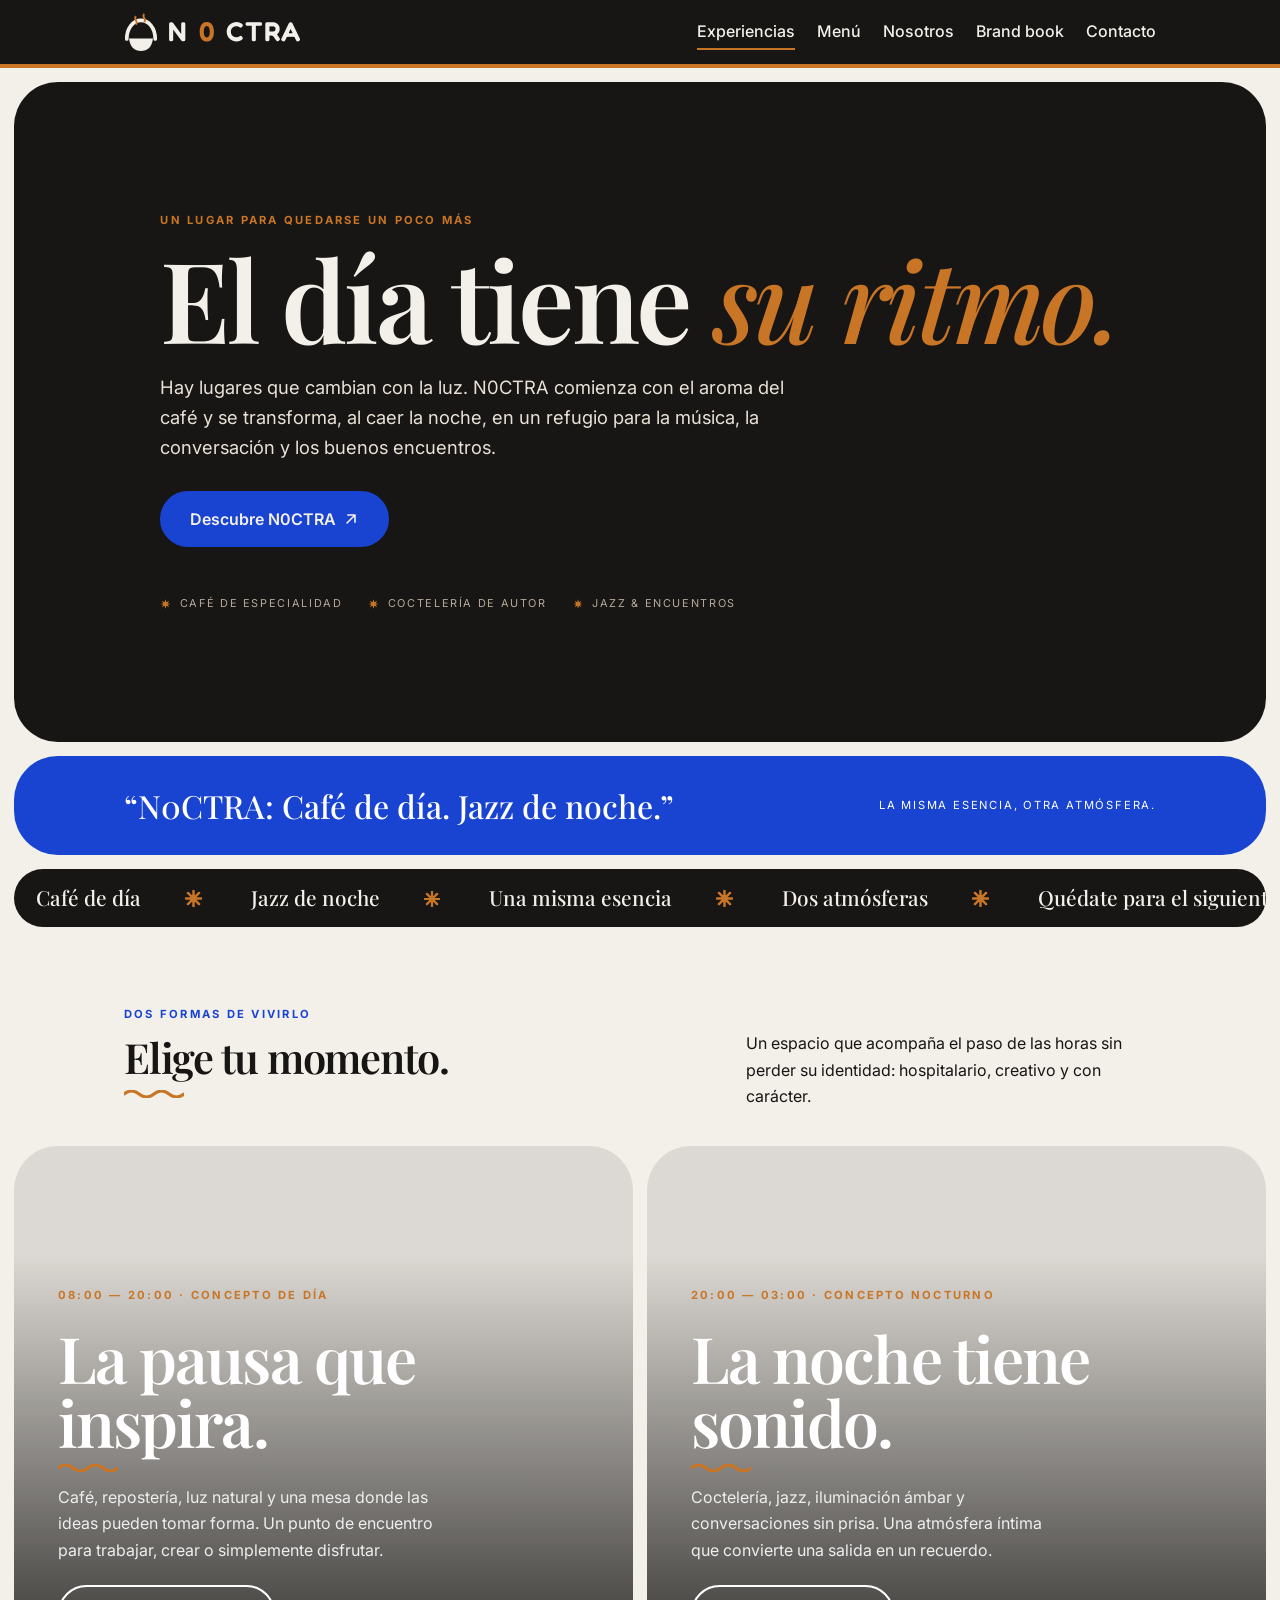
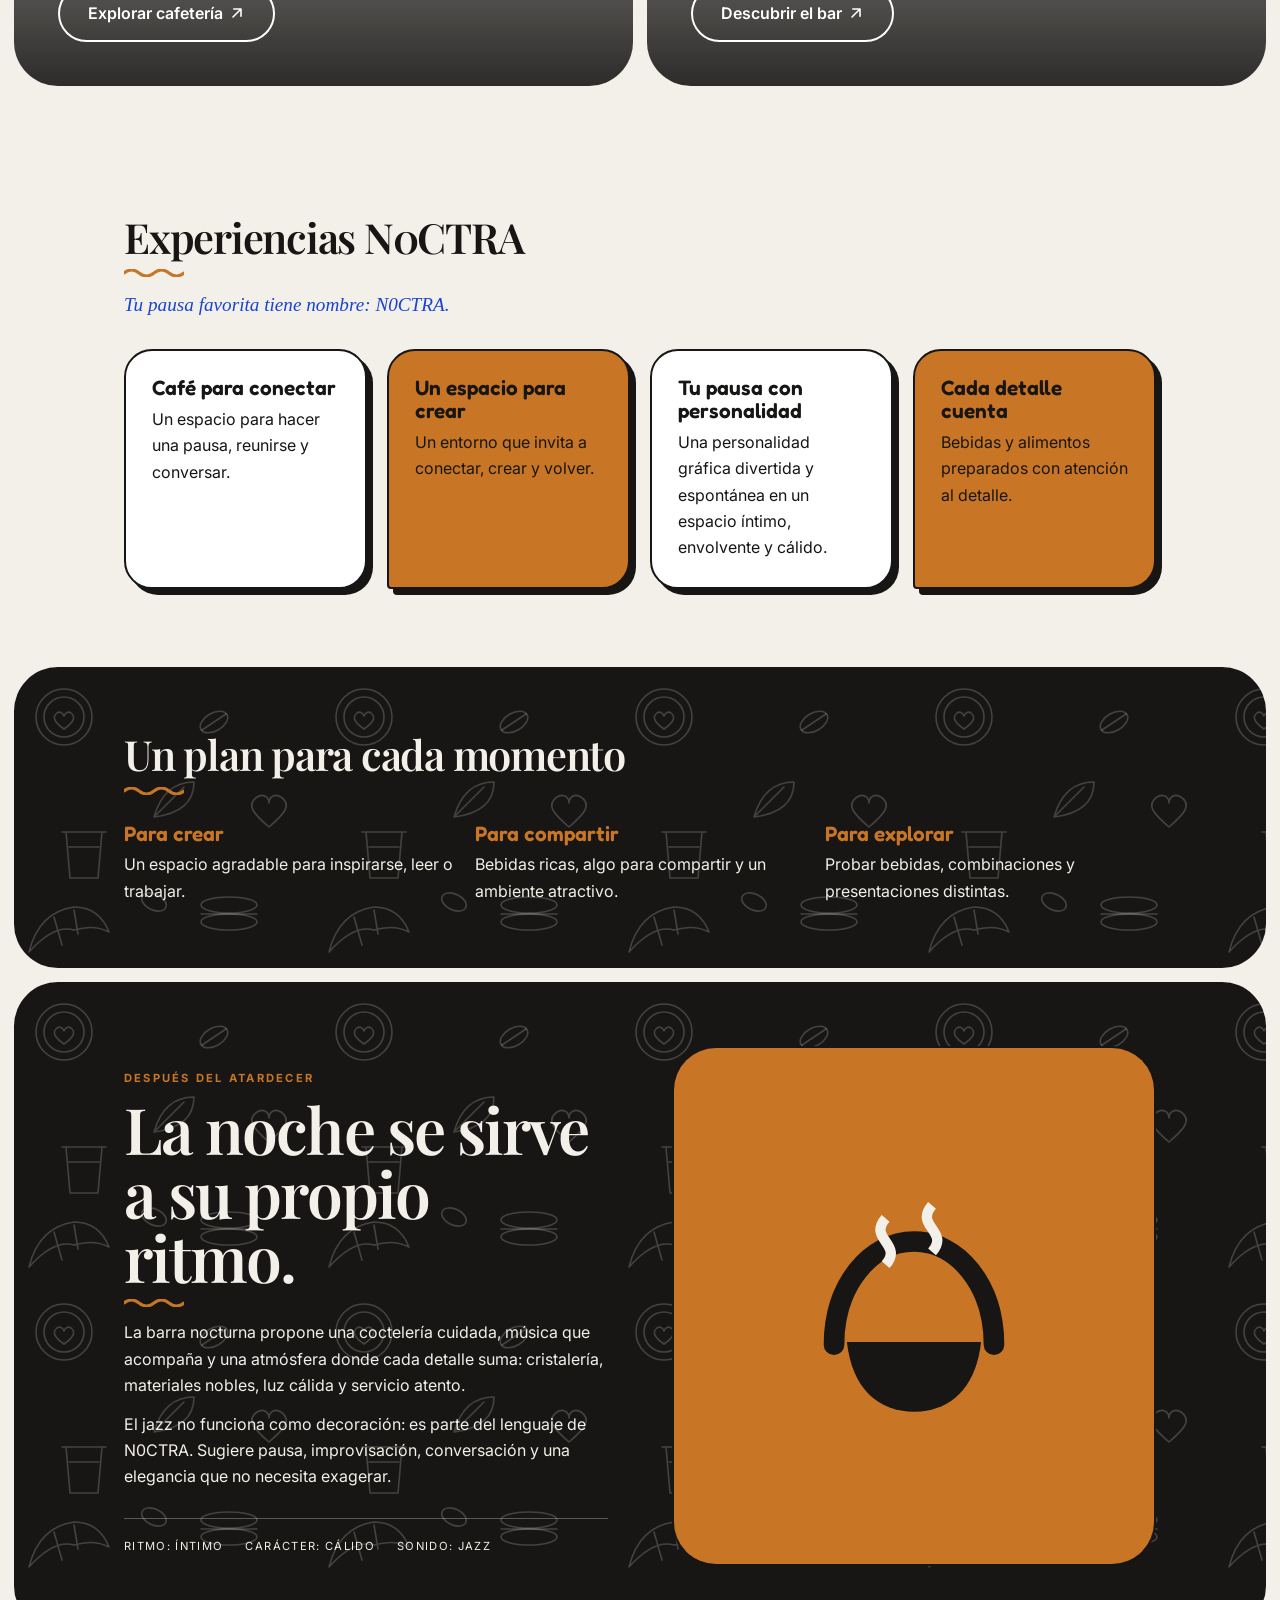
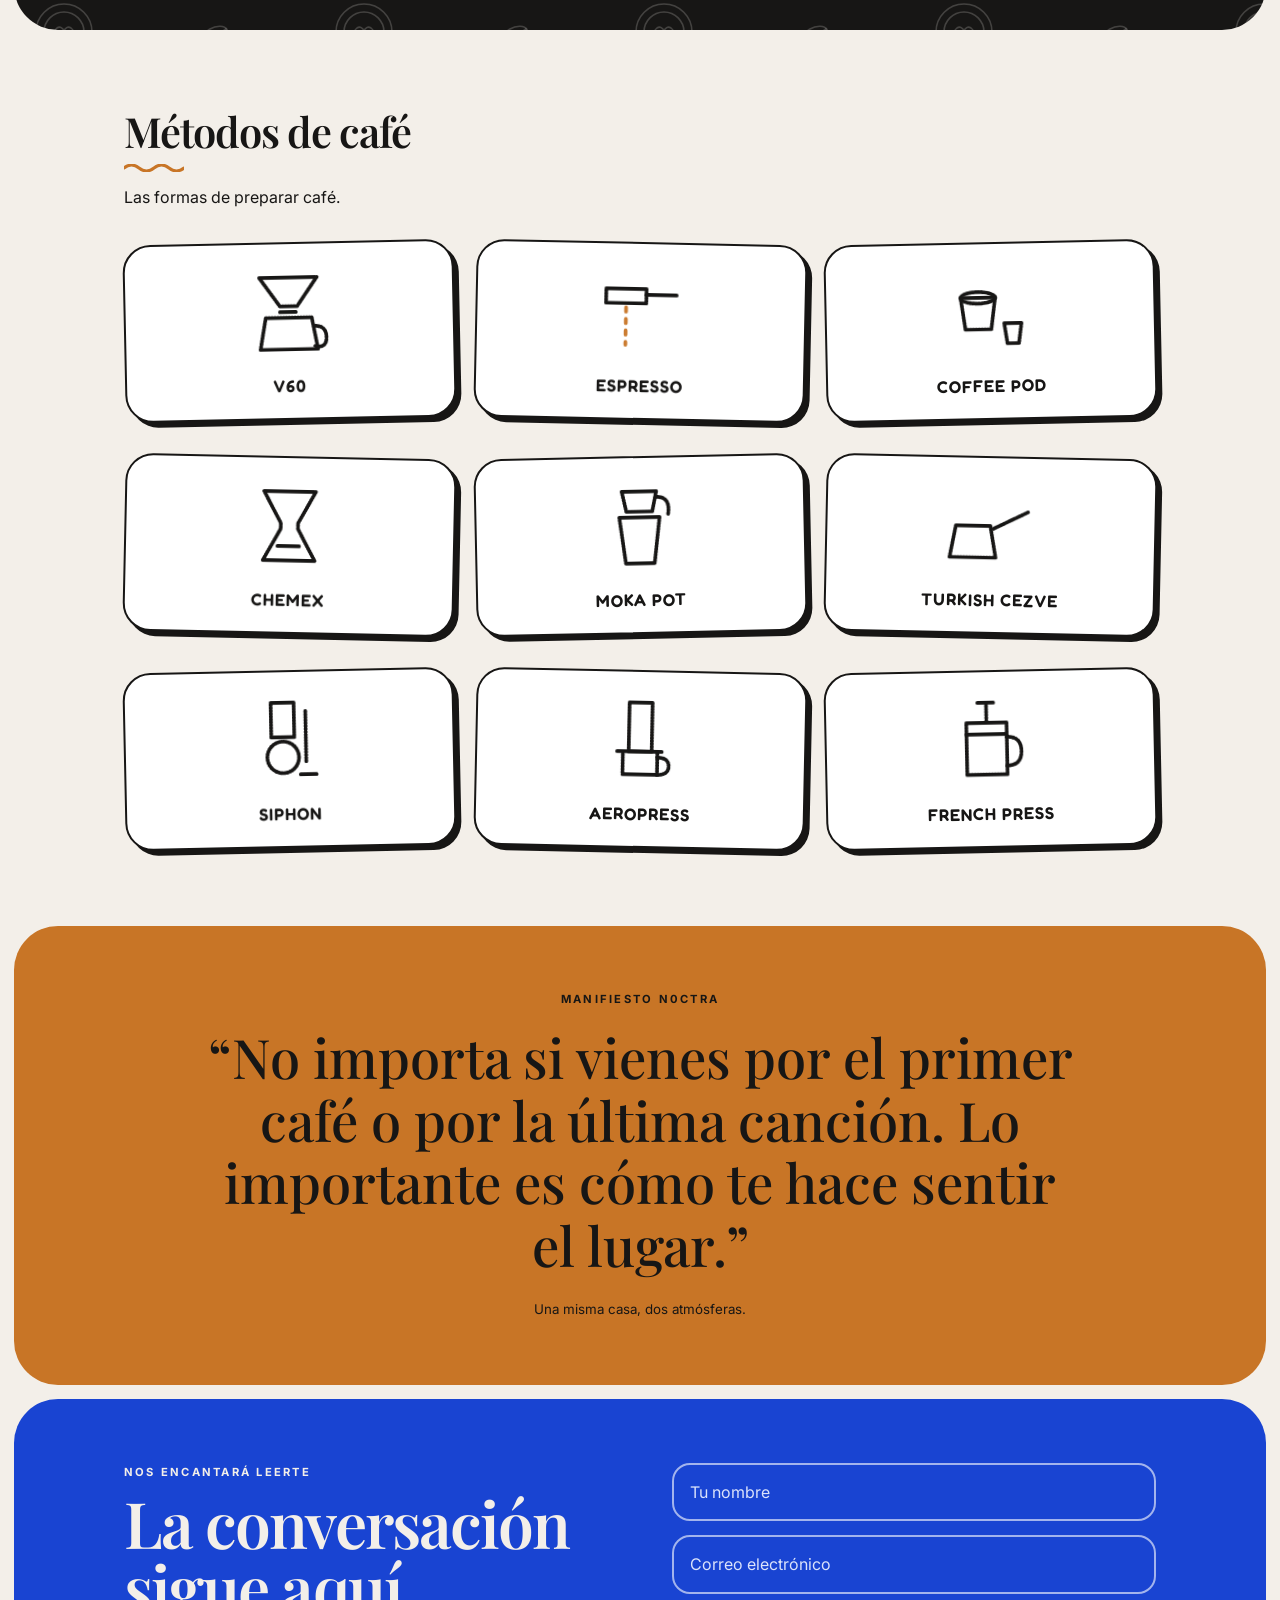
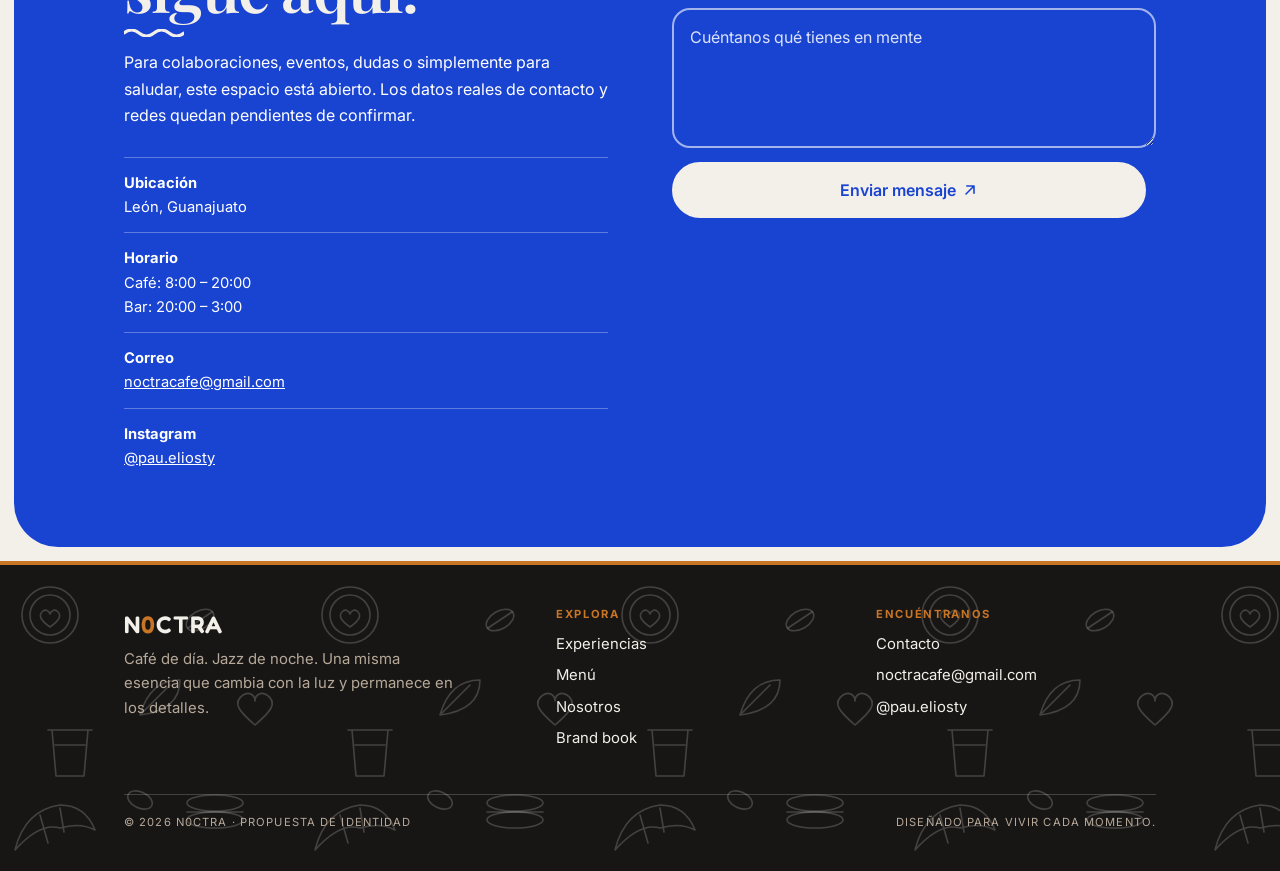
==== commit bffdaefb: "animaciones metodos correcion" ====
--- a/index.html
+++ b/index.html
@@ -12,10 +12,10 @@
 
 	<link rel="preconnect" href="https://fonts.googleapis.com" />
 	<link rel="stylesheet" href="https://fonts.googleapis.com/css2?family=Fredoka:wght@500;600&amp;family=Playfair+Display:ital,wght@0,500;0,600;1,500&amp;family=Inter:wght@400;500;600&amp;display=swap" />
-	<link rel="stylesheet" href="styles.css?v=10" />
+	<link rel="stylesheet" href="styles.css?v=11" />
 
 	<script>document.documentElement.classList.add("js")</script>
-	<script defer src="site.js?v=10"></script>
+	<script defer src="site.js?v=11"></script>
 </head>
 <body>
 	<header>
--- a/styles.css
+++ b/styles.css
@@ -1569,16 +1569,19 @@
     }
 }
 
-.methods>div {
+.methods>div,
+.methods .method-card {
     transition: transform .25s, box-shadow .25s
 }
 
-.methods>div:hover {
+.methods>div:hover,
+.methods .method-card:hover {
     transform: rotate(0) translateY(-6px);
     box-shadow: 8px 11px 0 var(--ink)
 }
 
-.methods>div:hover .lbl {
+.methods>div:hover .lbl,
+.methods .method-card:hover .lbl {
     color: var(--blue)
 }
 
@@ -1587,7 +1590,8 @@
     transition: scale .3s
 }
 
-.methods>div:hover .d {
+.methods>div:hover .d,
+.methods .method-card:hover .d {
     scale: 1.1
 }
 
@@ -1607,75 +1611,90 @@
     stroke: none
 }
 
-.methods>div:nth-child(3n+2) {
+.methods>div:nth-child(3n+2),
+.methods .method-card:nth-child(3n+2) {
     --dl: .15s
 }
 
-.methods>div:nth-child(3n) {
+.methods>div:nth-child(3n),
+.methods .method-card:nth-child(3n) {
     --dl: .3s
 }
 
-.js .methods>div.rv:not(.in) .d :is(path, ellipse, circle):not(.x) {
+.js .methods>div.rv:not(.in) .d :is(path, ellipse, circle):not(.x),
+.js .methods .method-card.rv:not(.in) .d :is(path, ellipse, circle):not(.x) {
     stroke-dasharray: 1;
     stroke-dashoffset: 1;
     opacity: 0
 }
 
-.js .methods>div.rv.in .d :is(path, ellipse, circle):not(.x) {
+.js .methods>div.rv.in .d :is(path, ellipse, circle):not(.x),
+.js .methods .method-card.rv.in .d :is(path, ellipse, circle):not(.x) {
     stroke-dasharray: 1;
     stroke-dashoffset: 1;
     opacity: 0;
     animation: draw 1.2s calc(.3s + var(--dl, 0s)) ease-out forwards
 }
 
-.methods>div.in .x {
+.methods>div.in .x,
+.methods .method-card.in .x {
     animation-duration: 2.6s;
     animation-iteration-count: infinite;
     animation-delay: calc(1.8s + var(--dl, 0s))
 }
 
-.methods>div.in .drop {
+.methods>div.in .drop,
+.methods .method-card.in .drop {
     animation-name: drip;
     animation-timing-function: ease-in
 }
 
-.methods>div.in .drop.d2 {
+.methods>div.in .drop.d2,
+.methods .method-card.in .drop.d2 {
     animation-delay: calc(3.1s + var(--dl, 0s))
 }
 
-.methods>div.in .st {
+.methods>div.in .st,
+.methods .method-card.in .st {
     animation-name: steam;
     animation-timing-function: ease-in-out
 }
 
-.methods>div.in .st.d2 {
+.methods>div.in .st.d2,
+.methods .method-card.in .st.d2 {
     animation-delay: calc(2.7s + var(--dl, 0s))
 }
 
-.methods>div.in .bub {
+.methods>div.in .bub,
+.methods .method-card.in .bub {
     animation-name: bubble;
     animation-timing-function: ease-out
 }
 
-.methods>div.in .bub.d2 {
+.methods>div.in .bub.d2,
+.methods .method-card.in .bub.d2 {
     animation-delay: calc(3s + var(--dl, 0s))
 }
 
-.methods>div.in .flow {
+.methods>div.in .flow,
+.methods .method-card.in .flow {
     opacity: .95;
     stroke-dasharray: 3 5;
     animation: flow .8s linear infinite
 }
 
-.methods>div.in .lid {
+.methods>div.in .lid,
+.methods .method-card.in .lid {
     animation: lid 2s calc(1.8s + var(--dl, 0s)) ease-in-out infinite
 }
 
-.methods>div.in .press {
+.methods>div.in .press,
+.methods .method-card.in .press {
     animation: press 3s calc(1.8s + var(--dl, 0s)) ease-in-out infinite
 }
 
-.methods>div.in .plunge {
+.methods>div.in .plunge,
+.methods .method-card.in .plunge {
     animation: plunge 3.2s calc(1.8s + var(--dl, 0s)) ease-in-out infinite
 }
 
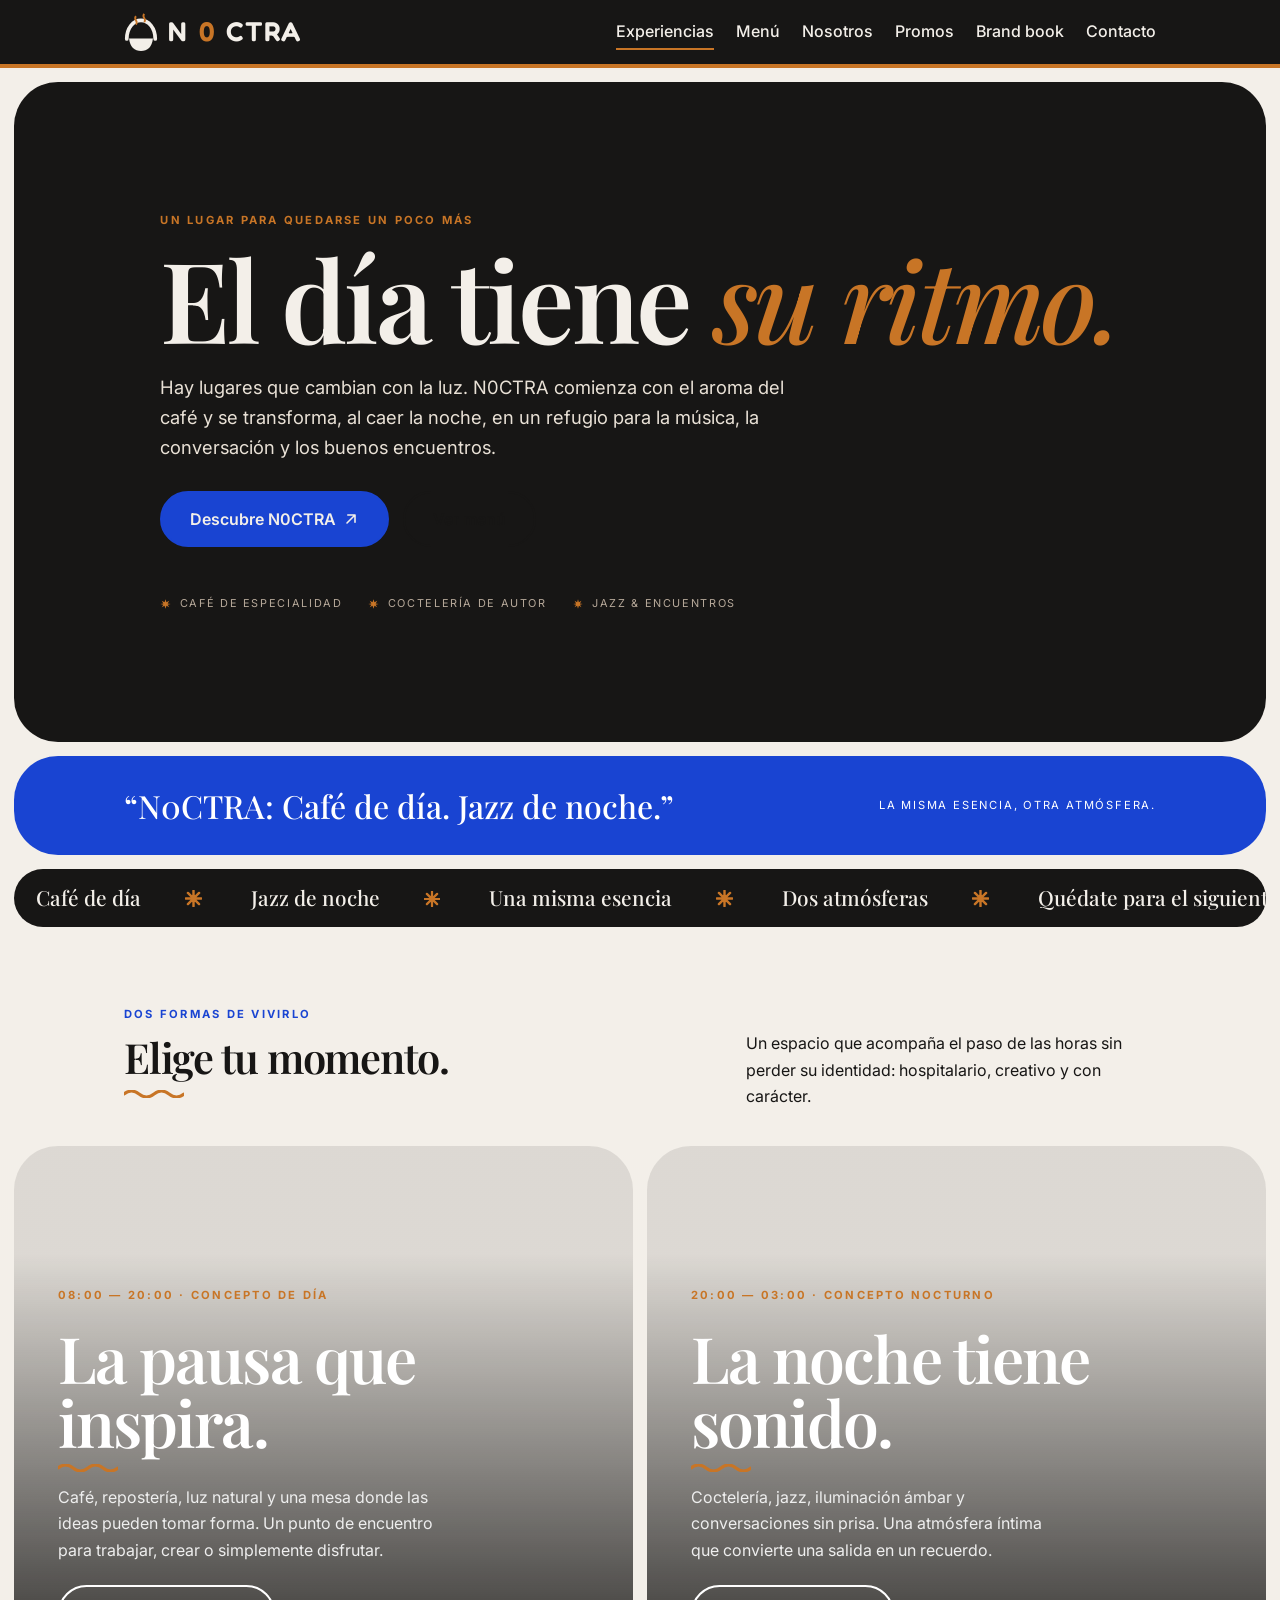
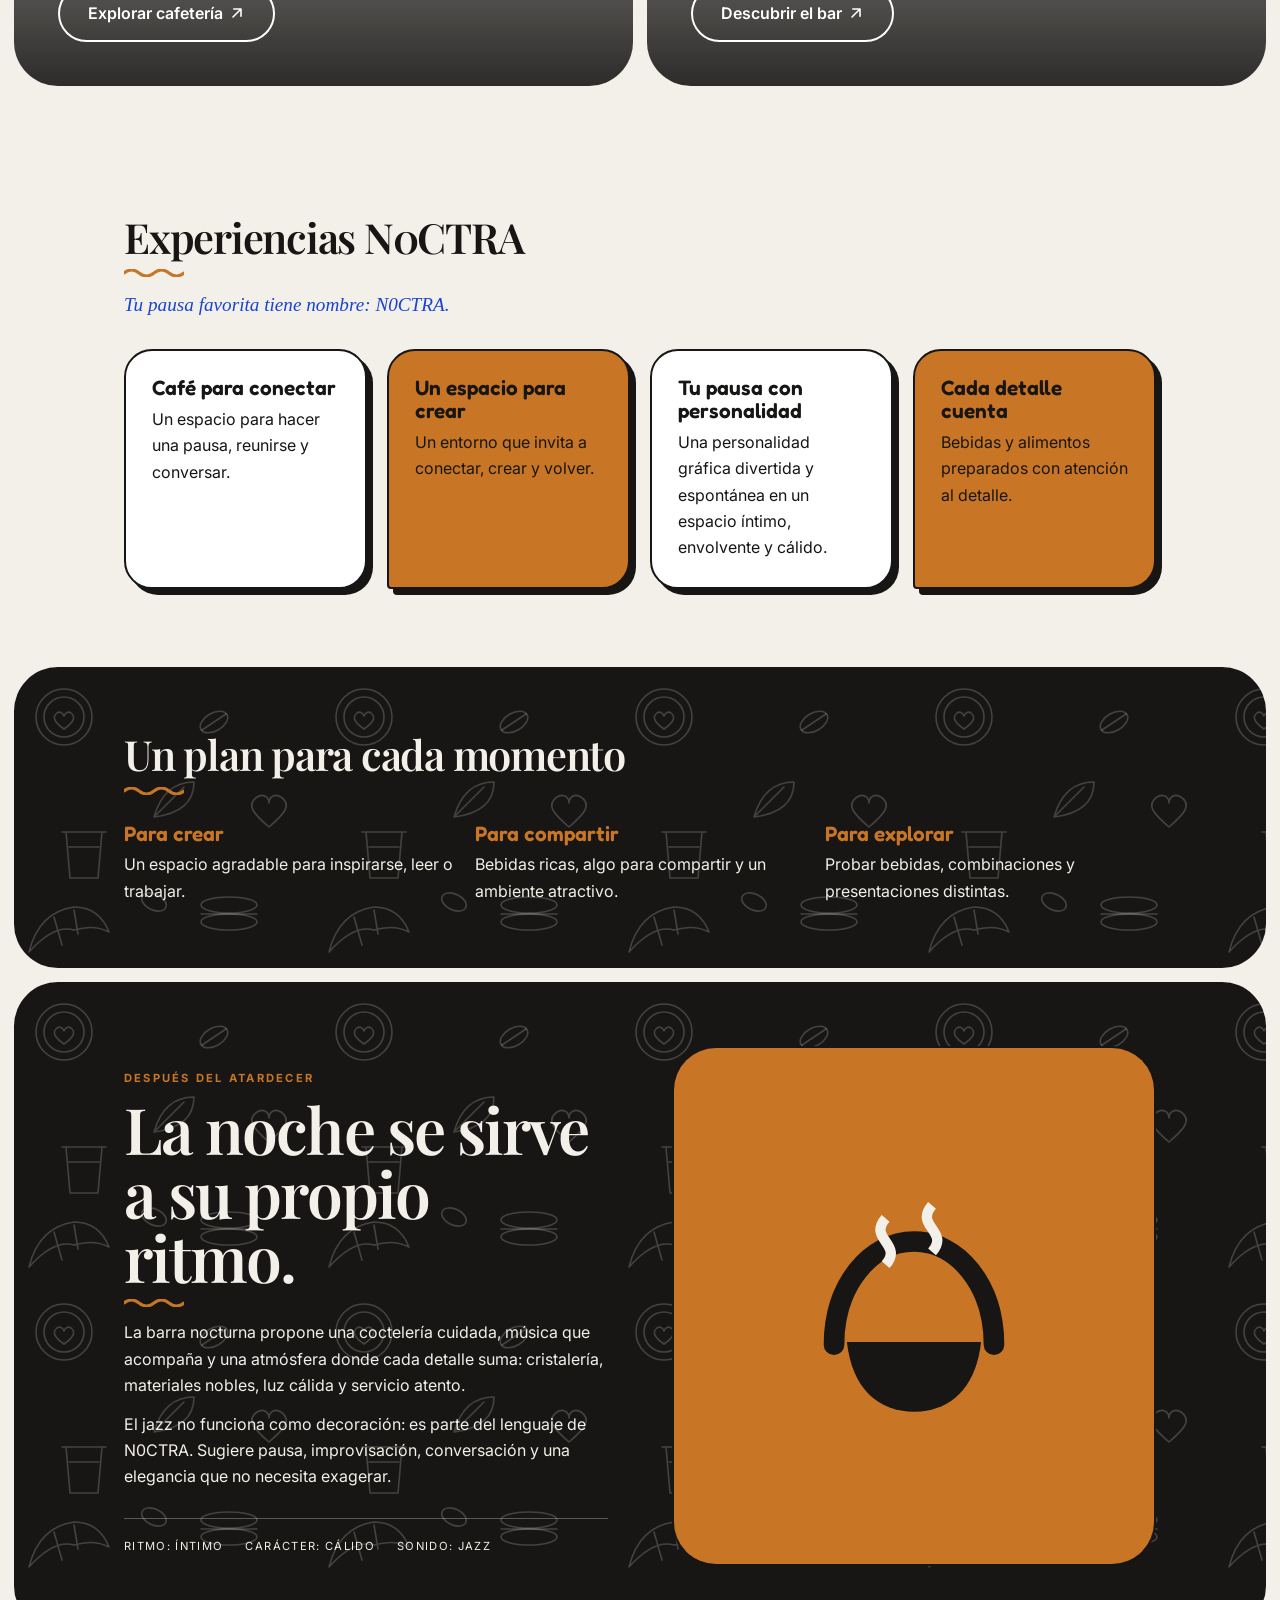
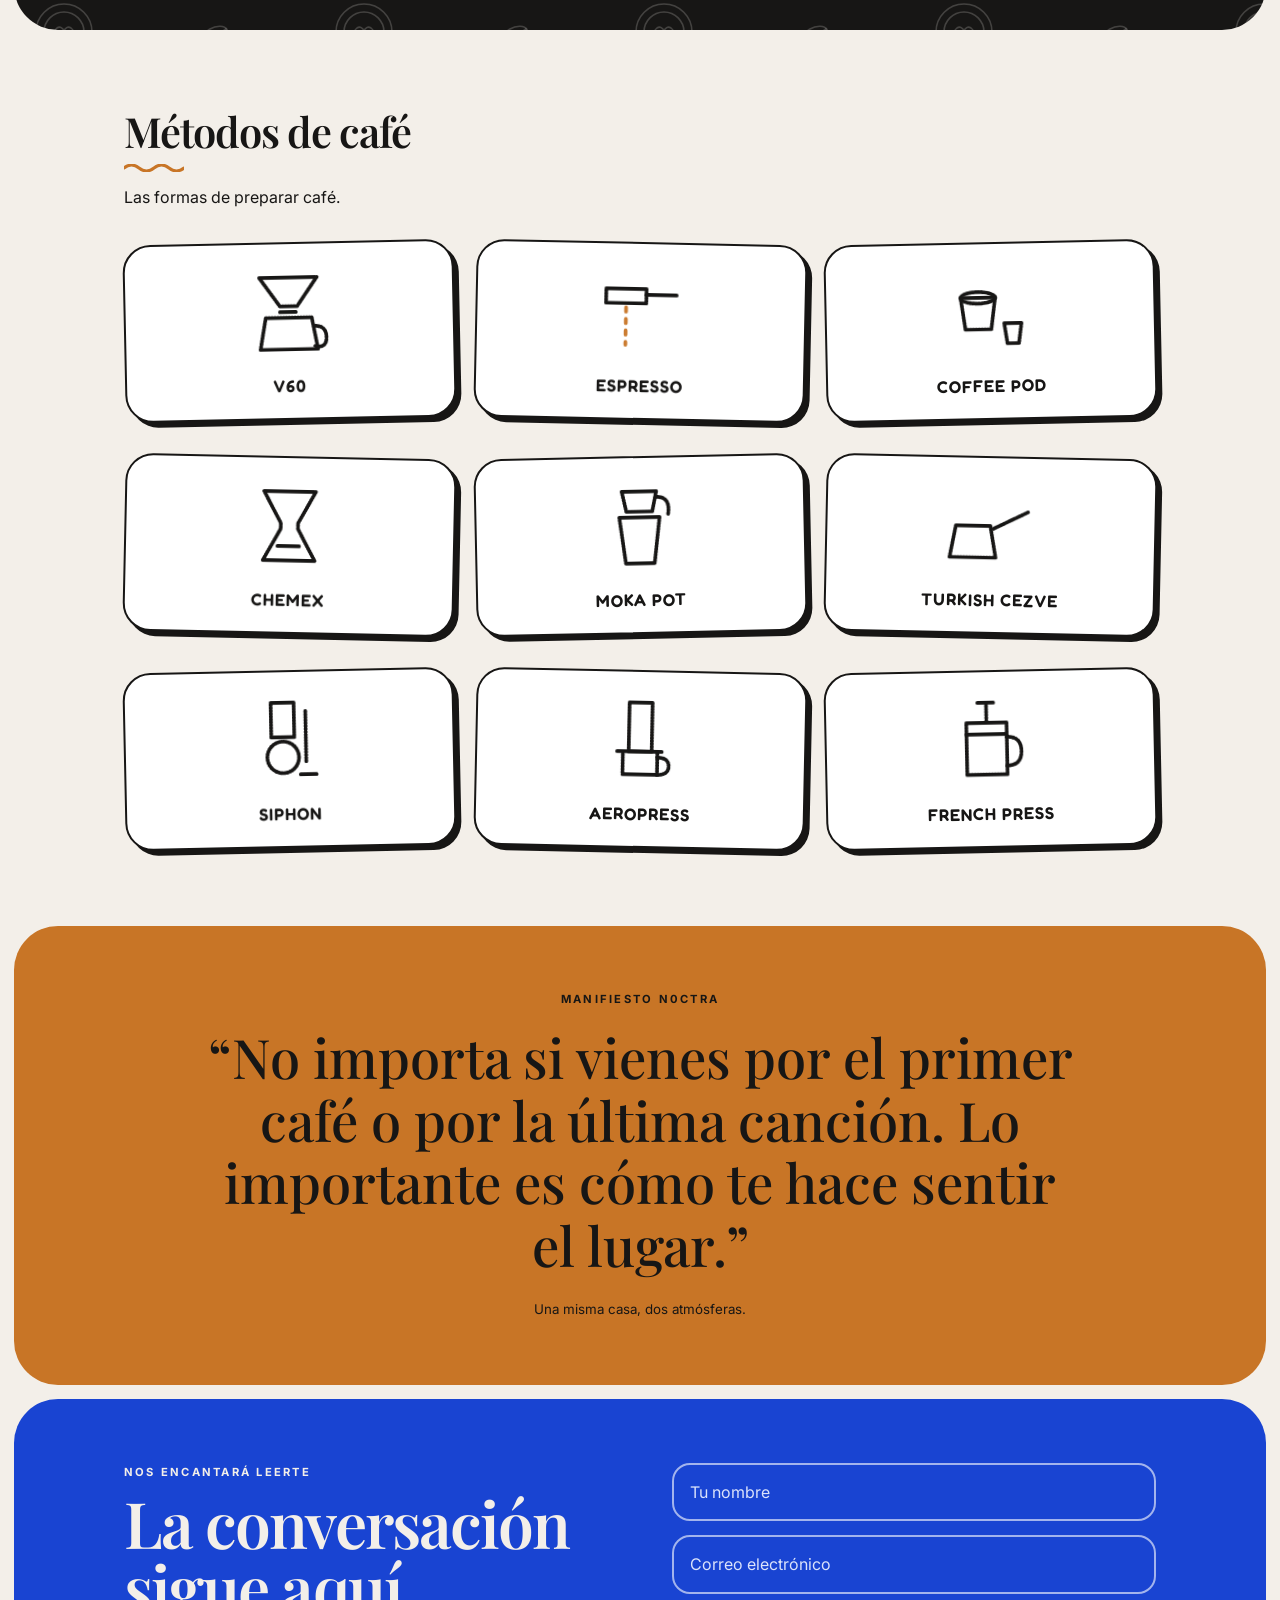
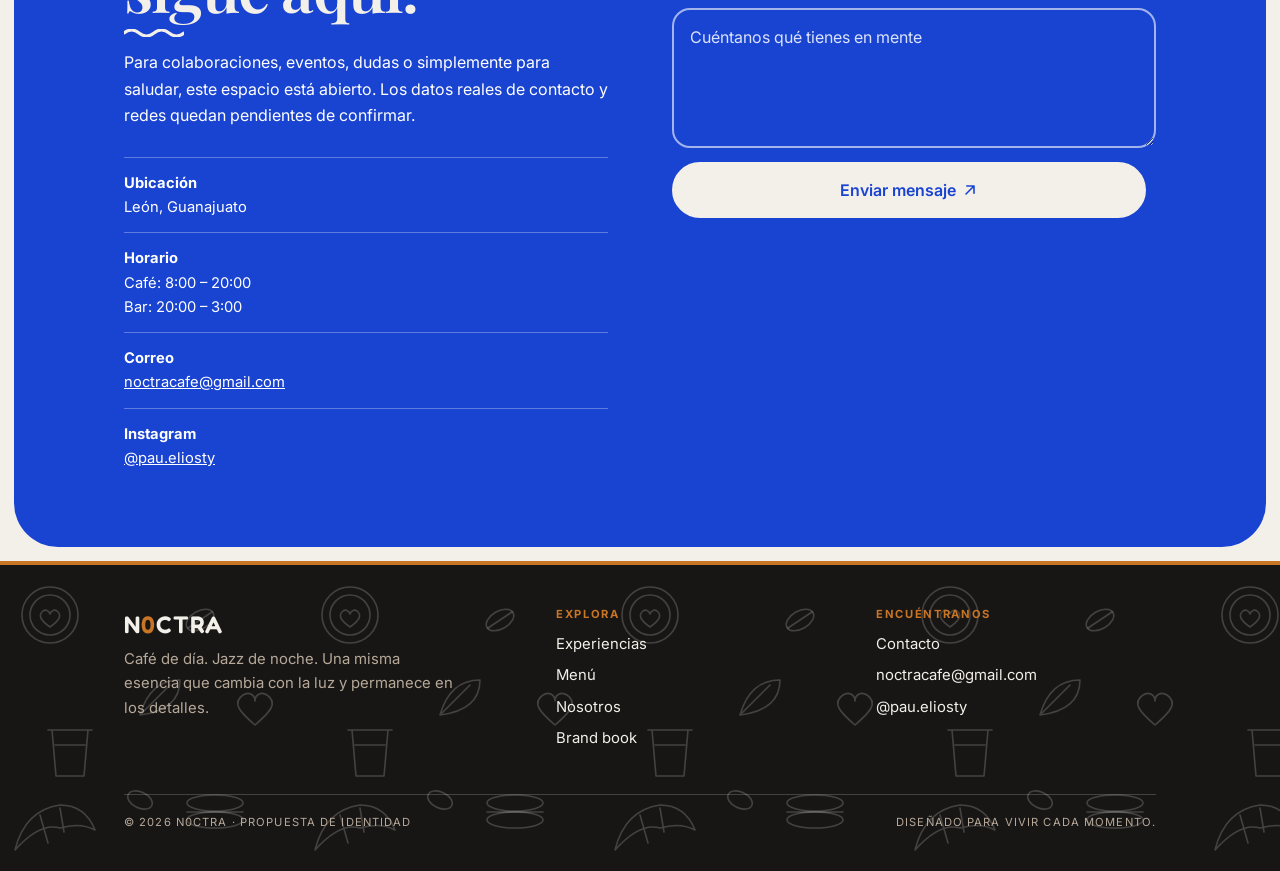
==== commit fbbd334b: "promos" ====
--- a/index.html
+++ b/index.html
@@ -12,10 +12,10 @@
 
 	<link rel="preconnect" href="https://fonts.googleapis.com" />
 	<link rel="stylesheet" href="https://fonts.googleapis.com/css2?family=Fredoka:wght@500;600&amp;family=Playfair+Display:ital,wght@0,500;0,600;1,500&amp;family=Inter:wght@400;500;600&amp;display=swap" />
-	<link rel="stylesheet" href="styles.css?v=11" />
+	<link rel="stylesheet" href="styles.css?v=13" />
 
 	<script>document.documentElement.classList.add("js")</script>
-	<script defer src="site.js?v=11"></script>
+	<script defer src="site.js?v=13"></script>
 </head>
 <body>
 	<header>
@@ -33,6 +33,7 @@
 				<a class="on" href="index.html">Experiencias</a>
 				<a href="menu.html">Men&uacute;</a>
 				<a href="nosotros.html">Nosotros</a>
+				<a href="promos.html">Promos</a>
 				<a href="brandbook.html">Brand book</a>
 				<a href="#contacto">Contacto</a>
 			</nav>
@@ -150,26 +151,103 @@
 		<img alt="Interior c&aacute;lido de un bar con iluminaci&oacute;n ambiental" loading="lazy" onerror="this.onerror=null;this.src='assets/placeholder.svg'" src="https://images.unsplash.com/photo-1514933651103-005eec06c04b?auto=format&amp;fit=crop&amp;w=1100&amp;q=80" />
 	</div>
 </section>
-<section><div class="wrap"><h2>M&eacute;todos de caf&eacute;</h2><p>Las formas de preparar caf&eacute;.</p>
-<div class="methods">
-<button class="method-card" type="button" data-method="v60" aria-haspopup="dialog"><svg aria-hidden="true" class="d v60" viewbox="0 0 64 64"><path d="M12 8h40L38 28H26z"></path><path d="M26 32h12M16 36h32l4 22H12z"></path><path d="M50 42q8 0 8 8t-8 6"></path><circle class="x drop" cx="32" cy="34" r="1.8"></circle><circle class="x drop d2" cx="32" cy="34" r="1.8"></circle></svg><span class="lbl">V60</span></button>
-<button class="method-card" type="button" data-method="espresso" aria-haspopup="dialog"><svg aria-hidden="true" class="d esp" viewbox="0 0 64 64"><path d="M8 16h28v10H8z"></path><path d="M36 20h22"></path><path class="x flow" d="M22 29v26"></path></svg><span class="lbl">Espresso</span></button>
-<button class="method-card" type="button" data-method="pod" aria-haspopup="dialog"><svg aria-hidden="true" class="d pod" viewbox="0 0 64 64"><path d="M12 22h24l-3 22H15z"></path><ellipse cx="24" cy="22" rx="12" ry="4"></ellipse><path d="M42 40h12l-2 14H44z"></path><path class="x st" d="M46 36q-3-4 0-8"></path><path class="x st d2" d="M51 36q3-4 0-8"></path></svg><span class="lbl">Coffee pod</span></button>
-<button class="method-card" type="button" data-method="chemex" aria-haspopup="dialog"><svg aria-hidden="true" class="d chx" viewbox="0 0 64 64"><path d="M14 8h36L38 30v4l12 22H14l12-22v-4z"></path><path d="M24 46h16"></path><circle class="x drop" cx="32" cy="33" r="1.8"></circle><circle class="x drop d2" cx="32" cy="33" r="1.8"></circle></svg><span class="lbl">Chemex</span></button>
-<button class="method-card" type="button" data-method="moka" aria-haspopup="dialog"><svg aria-hidden="true" class="d moka" viewbox="0 0 64 64"><g class="lid"><path d="M20 8h24l-3 14H23z"></path></g><path d="M18 26h28l-4 32H22z"></path><path d="M44 12q10 0 8 12"></path></svg><span class="lbl">Moka pot</span></button>
-<button class="method-card" type="button" data-method="cezve" aria-haspopup="dialog"><svg aria-hidden="true" class="d cez" viewbox="0 0 64 64"><path d="M8 32h24l4 22H4z"></path><path d="M34 34l24-12"></path><path class="x st" d="M15 28q-3-4 0-8"></path><path class="x st d2" d="M25 28q3-4 0-8"></path></svg><span class="lbl">Turkish cezve</span></button>
-<button class="method-card" type="button" data-method="siphon" aria-haspopup="dialog"><svg aria-hidden="true" class="d sif" viewbox="0 0 64 64"><path d="M20 6h16v24H20z"></path><circle cx="28" cy="44" r="11"></circle><path d="M44 12v36M40 56h12"></path><circle class="x bub" cx="25" cy="48" r="1.7"></circle><circle class="x bub d2" cx="31" cy="48" r="1.7"></circle></svg><span class="lbl">Siphon</span></button>
-<button class="method-card" type="button" data-method="aeropress" aria-haspopup="dialog"><svg aria-hidden="true" class="d aer" viewbox="0 0 64 64"><g class="press"><path d="M24 6h16v34H24z"></path></g><path d="M16 40h32M20 40v16h24V40"></path><path d="M44 44q8 0 8 6t-8 6"></path></svg><span class="lbl">Aeropress</span></button>
-<button class="method-card" type="button" data-method="french" aria-haspopup="dialog"><svg aria-hidden="true" class="d fre" viewbox="0 0 64 64"><path d="M16 20h28v36H16z"></path><g class="plunge"><path d="M30 6v14M24 6h12"></path></g><path d="M16 28h28"></path><path d="M44 30q10 0 10 10t-10 10"></path></svg><span class="lbl">French press</span></button>
-</div>
-<dialog class="method-dialog" id="method-dialog" aria-labelledby="method-title">
-  <button class="method-close" type="button" aria-label="Cerrar">&times;</button>
-  <p class="eb">M&eacute;todo de preparaci&oacute;n</p>
-  <h2 id="method-title"></h2>
-  <p id="method-description"></p>
-  <div class="method-facts" id="method-facts"></div>
-</dialog>
-</div></section>
+<section>
+	<div class="wrap">
+		<h2>M&eacute;todos de caf&eacute;</h2>
+		<p>Las formas de preparar caf&eacute;.</p>
+		<div class="methods">
+			<button class="method-card" type="button" data-method="v60" aria-haspopup="dialog">
+				<svg aria-hidden="true" class="d v60" viewBox="0 0 64 64">
+					<path d="M12 8h40L38 28H26z"></path>
+					<path d="M26 32h12M16 36h32l4 22H12z"></path>
+					<path d="M50 42q8 0 8 8t-8 6"></path>
+					<circle class="x drop" cx="32" cy="34" r="1.8"></circle>
+					<circle class="x drop d2" cx="32" cy="34" r="1.8"></circle>
+				</svg>
+				<span class="lbl">V60</span>
+			</button>
+			<button class="method-card" type="button" data-method="espresso" aria-haspopup="dialog">
+				<svg aria-hidden="true" class="d esp" viewBox="0 0 64 64">
+					<path d="M8 16h28v10H8z"></path>
+					<path d="M36 20h22"></path>
+					<path class="x flow" d="M22 29v26"></path>
+				</svg>
+				<span class="lbl">Espresso</span>
+			</button>
+			<button class="method-card" type="button" data-method="pod" aria-haspopup="dialog">
+				<svg aria-hidden="true" class="d pod" viewBox="0 0 64 64">
+					<path d="M12 22h24l-3 22H15z"></path>
+					<ellipse cx="24" cy="22" rx="12" ry="4"></ellipse>
+					<path d="M42 40h12l-2 14H44z"></path>
+					<path class="x st" d="M46 36q-3-4 0-8"></path>
+					<path class="x st d2" d="M51 36q3-4 0-8"></path>
+				</svg>
+				<span class="lbl">Coffee pod</span>
+			</button>
+			<button class="method-card" type="button" data-method="chemex" aria-haspopup="dialog">
+				<svg aria-hidden="true" class="d chx" viewBox="0 0 64 64">
+					<path d="M14 8h36L38 30v4l12 22H14l12-22v-4z"></path>
+					<path d="M24 46h16"></path>
+					<circle class="x drop" cx="32" cy="33" r="1.8"></circle>
+					<circle class="x drop d2" cx="32" cy="33" r="1.8"></circle>
+				</svg>
+				<span class="lbl">Chemex</span>
+			</button>
+			<button class="method-card" type="button" data-method="moka" aria-haspopup="dialog">
+				<svg aria-hidden="true" class="d moka" viewBox="0 0 64 64">
+					<g class="lid"><path d="M20 8h24l-3 14H23z"></path></g>
+					<path d="M18 26h28l-4 32H22z"></path>
+					<path d="M44 12q10 0 8 12"></path>
+				</svg>
+				<span class="lbl">Moka pot</span>
+			</button>
+			<button class="method-card" type="button" data-method="cezve" aria-haspopup="dialog">
+				<svg aria-hidden="true" class="d cez" viewBox="0 0 64 64">
+					<path d="M8 32h24l4 22H4z"></path>
+					<path d="M34 34l24-12"></path>
+					<path class="x st" d="M15 28q-3-4 0-8"></path>
+					<path class="x st d2" d="M25 28q3-4 0-8"></path>
+				</svg>
+				<span class="lbl">Turkish cezve</span>
+			</button>
+			<button class="method-card" type="button" data-method="siphon" aria-haspopup="dialog">
+				<svg aria-hidden="true" class="d sif" viewBox="0 0 64 64">
+					<path d="M20 6h16v24H20z"></path>
+					<circle cx="28" cy="44" r="11"></circle>
+					<path d="M44 12v36M40 56h12"></path>
+					<circle class="x bub" cx="25" cy="48" r="1.7"></circle>
+					<circle class="x bub d2" cx="31" cy="48" r="1.7"></circle>
+				</svg>
+				<span class="lbl">Siphon</span>
+			</button>
+			<button class="method-card" type="button" data-method="aeropress" aria-haspopup="dialog">
+				<svg aria-hidden="true" class="d aer" viewBox="0 0 64 64">
+					<g class="press"><path d="M24 6h16v34H24z"></path></g>
+					<path d="M16 40h32M20 40v16h24V40"></path>
+					<path d="M44 44q8 0 8 6t-8 6"></path>
+				</svg>
+				<span class="lbl">Aeropress</span>
+			</button>
+			<button class="method-card" type="button" data-method="french" aria-haspopup="dialog">
+				<svg aria-hidden="true" class="d fre" viewBox="0 0 64 64">
+					<path d="M16 20h28v36H16z"></path>
+					<g class="plunge"><path d="M30 6v14M24 6h12"></path></g>
+					<path d="M16 28h28"></path>
+					<path d="M44 30q10 0 10 10t-10 10"></path>
+				</svg>
+				<span class="lbl">French press</span>
+			</button>
+		</div>
+
+		<dialog class="method-dialog" id="method-dialog" aria-labelledby="method-title">
+			<button class="method-close" type="button" aria-label="Cerrar">&times;</button>
+			<p class="eb">M&eacute;todo de preparaci&oacute;n</p>
+			<h2 id="method-title"></h2>
+			<p id="method-description"></p>
+			<div class="method-facts" id="method-facts"></div>
+		</dialog>
+	</div>
+</section>
 <section class="band quote">
 	<div class="wrap">
 		<p class="eb">Manifiesto N0CTRA</p>
@@ -202,7 +280,32 @@
 	</div>
 </section>
 </main>
-<footer><div class="wrap"><div class="fg"><div><a class="logo" href="index.html" style="text-decoration:none">N<span>0</span>CTRA</a><p>Caf&eacute; de d&iacute;a. Jazz de noche. Una misma esencia que cambia con la luz y permanece en los detalles.</p></div>
-<div><h4>Explora</h4><a href="index.html">Experiencias</a><a href="menu.html">Men&uacute;</a><a href="nosotros.html">Nosotros</a><a href="brandbook.html">Brand book</a></div>
-<div><h4>Encu&eacute;ntranos</h4><a href="#contacto">Contacto</a><a href="mailto:noctracafe@gmail.com">noctracafe@gmail.com</a><a href="https://www.instagram.com/pau.eliosty/" target="_blank" rel="noopener noreferrer">@pau.eliosty</a></div></div>
-<div class="copy"><span>&copy; 2026 N0CTRA &middot; Propuesta de identidad</span><span>Dise&ntilde;ado para vivir cada momento.</span></div></div></footer></body></html>+<footer>
+	<div class="wrap">
+		<div class="fg">
+			<div>
+				<a class="logo" href="index.html" style="text-decoration:none">N<span>0</span>CTRA</a>
+				<p>Caf&eacute; de d&iacute;a. Jazz de noche. Una misma esencia que cambia con la luz y permanece en los detalles.</p>
+			</div>
+			<div>
+				<h4>Explora</h4>
+				<a href="index.html">Experiencias</a>
+				<a href="menu.html">Men&uacute;</a>
+				<a href="nosotros.html">Nosotros</a>
+				<a href="brandbook.html">Brand book</a>
+			</div>
+			<div>
+				<h4>Encu&eacute;ntranos</h4>
+				<a href="#contacto">Contacto</a>
+				<a href="mailto:noctracafe@gmail.com">noctracafe@gmail.com</a>
+				<a href="https://www.instagram.com/pau.eliosty/" target="_blank" rel="noopener noreferrer">@pau.eliosty</a>
+			</div>
+		</div>
+		<div class="copy">
+			<span>&copy; 2026 N0CTRA &middot; Propuesta de identidad</span>
+			<span>Dise&ntilde;ado para vivir cada momento.</span>
+		</div>
+	</div>
+</footer>
+</body>
+</html>
--- a/styles.css
+++ b/styles.css
@@ -313,13 +313,19 @@
 }
 
 .method-dialog {
+    position: fixed;
+    inset: 0;
+    margin: auto;
+    max-height: calc(100vh - 28px);
+    overflow-y: auto;
     width: min(520px, calc(100% - 28px));
     border: 3px solid var(--ink);
     border-radius: 28px;
     padding: 28px;
     background: var(--cream);
     color: var(--ink);
-    box-shadow: 10px 10px 0 var(--amber)
+    box-shadow: 10px 10px 0 var(--amber);
+    text-align: center
 }
 
 .method-dialog::backdrop {
@@ -1973,7 +1979,7 @@
     }
 
     .hero .wrap {
-        grid-template-columns: 1fr
+        grid-template-columns: 1fr;
         gap: 24px
     }
 
@@ -2046,7 +2052,7 @@
     }
 
     .fg {
-        grid-template-columns: 1fr
+        grid-template-columns: 1fr;
         gap: 24px
     }
 
